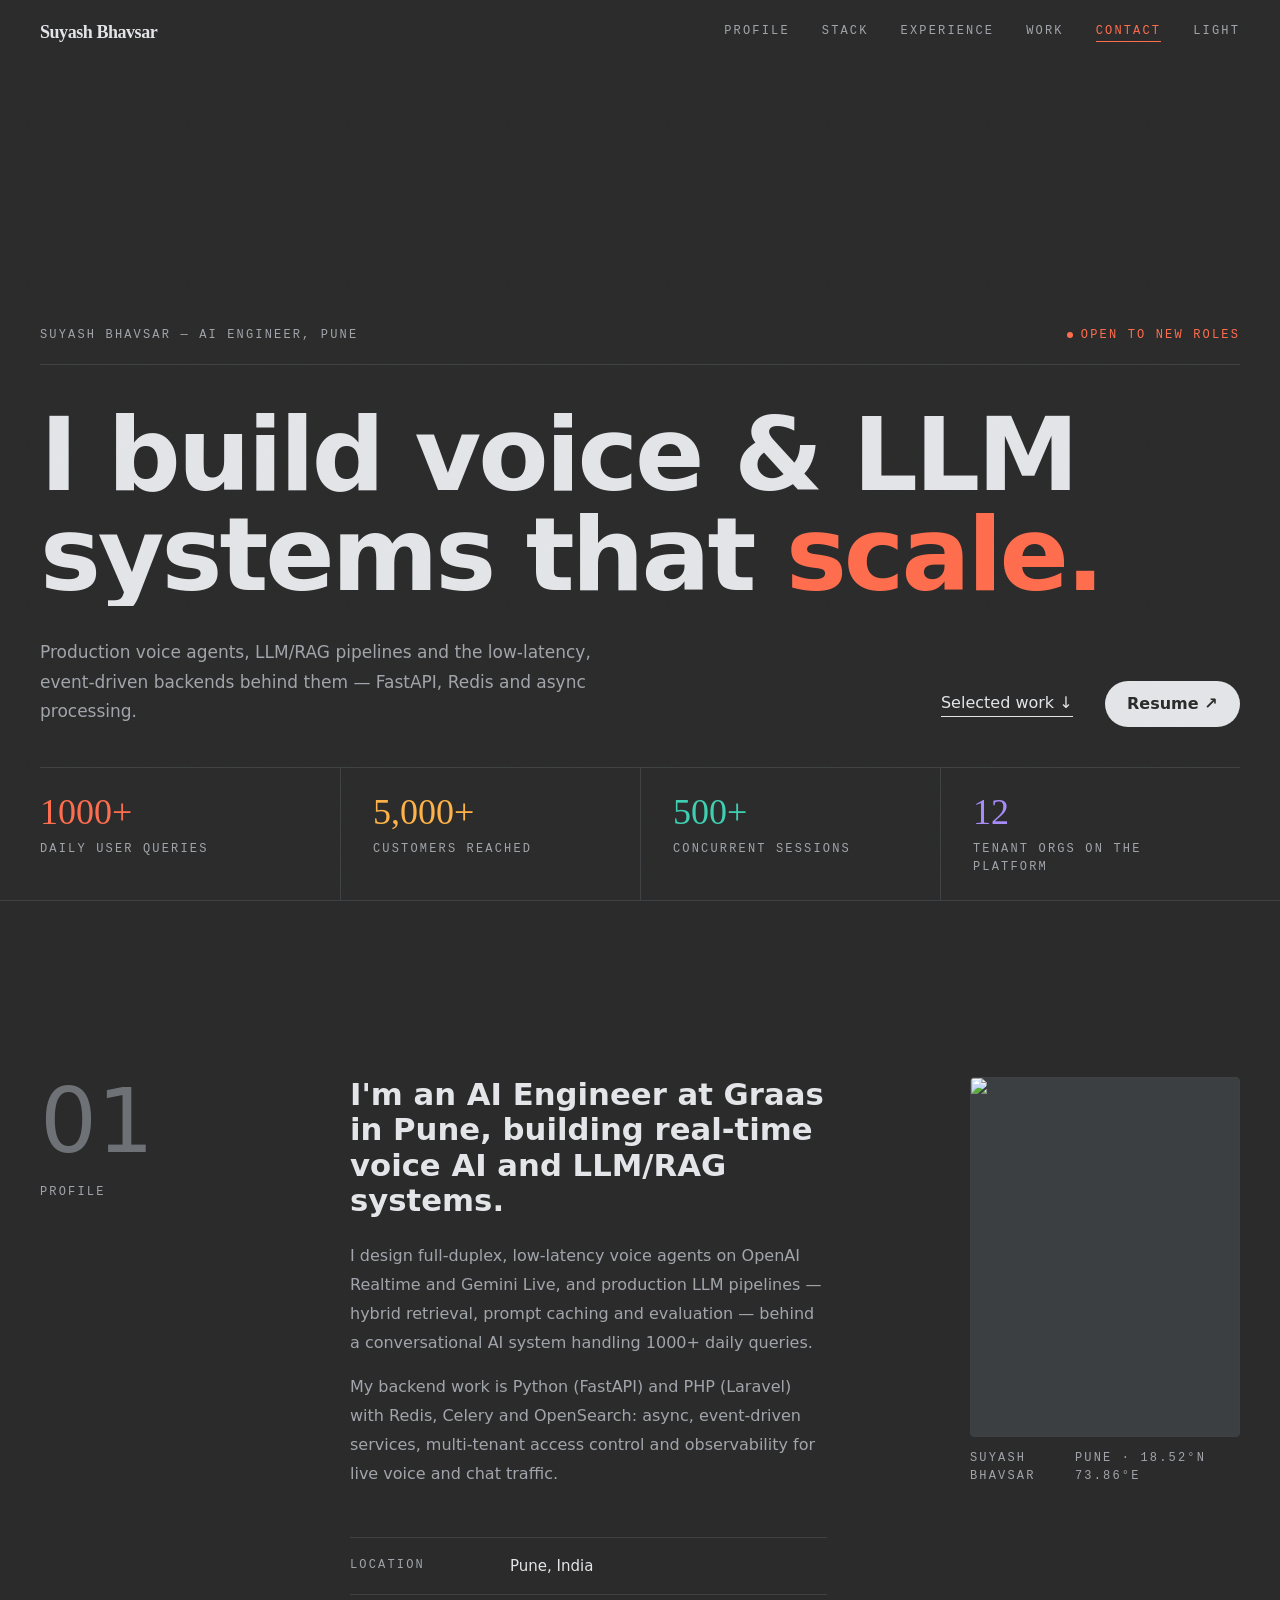
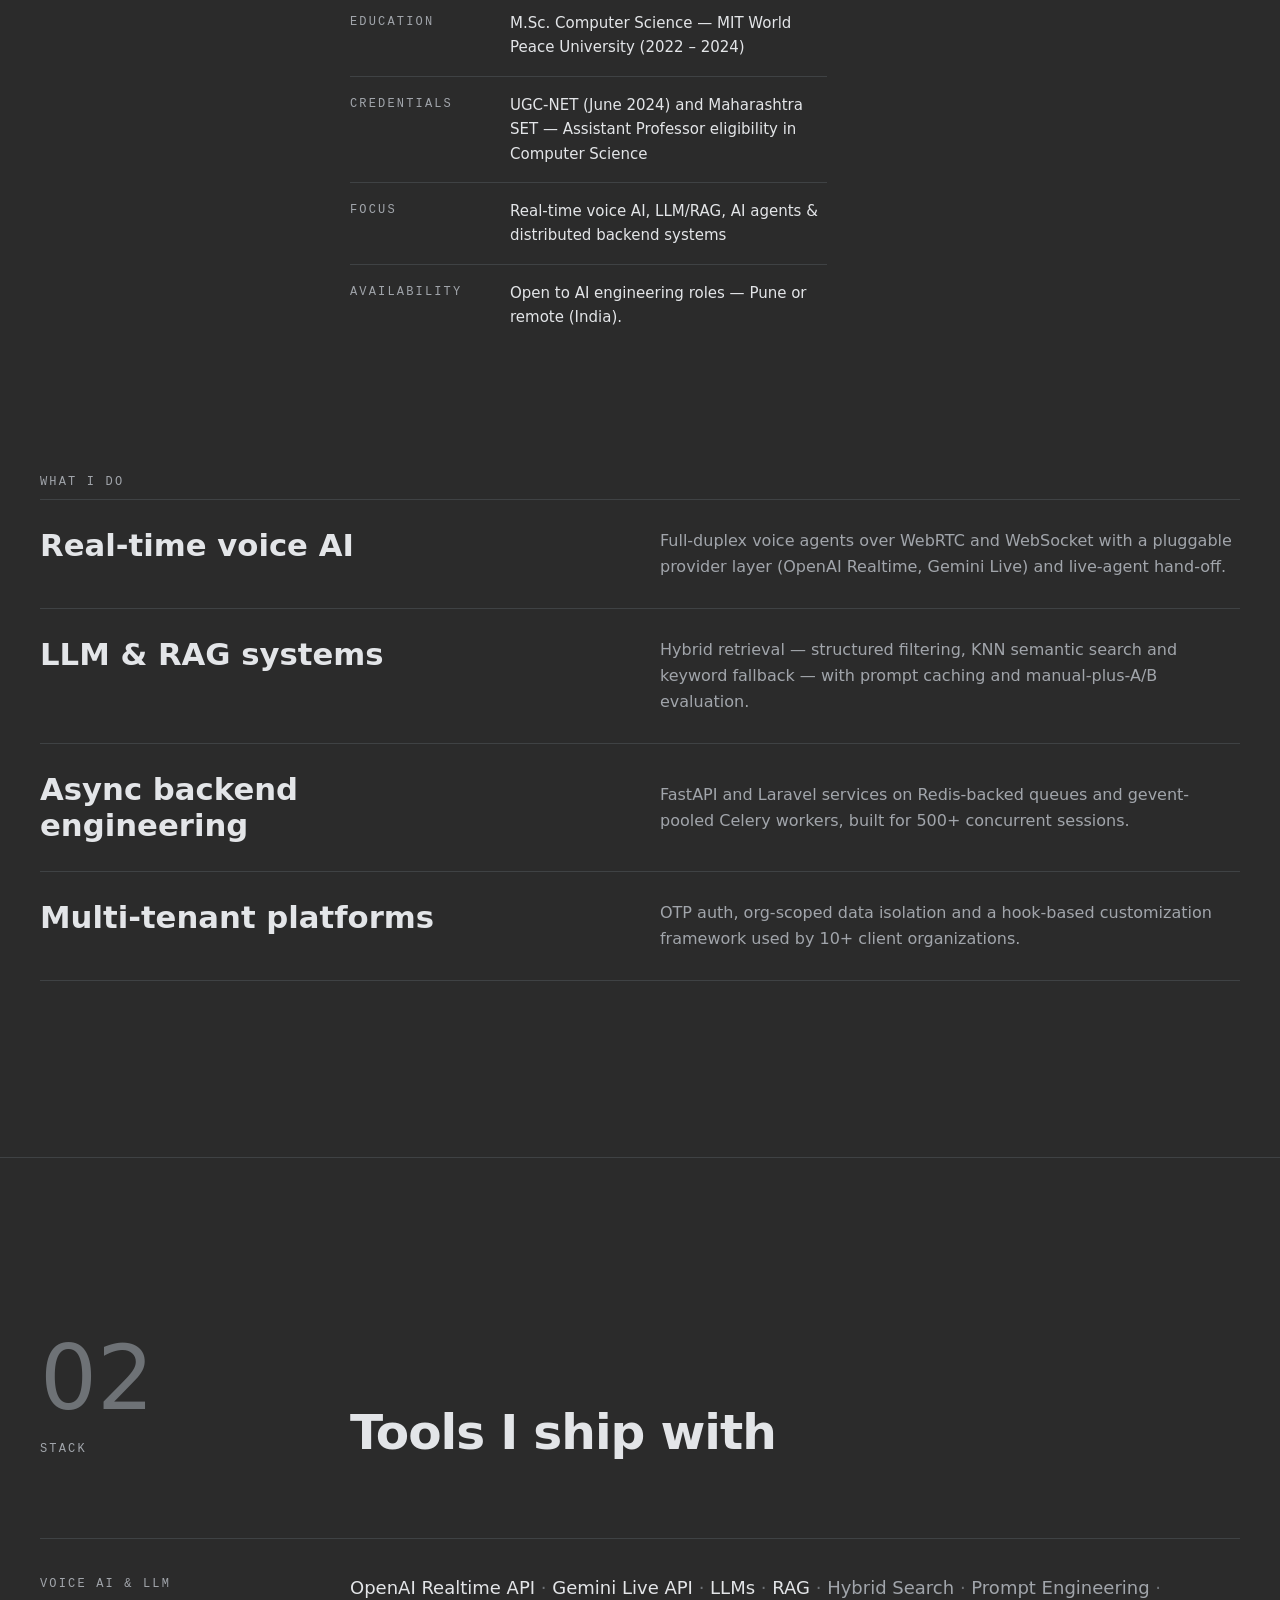
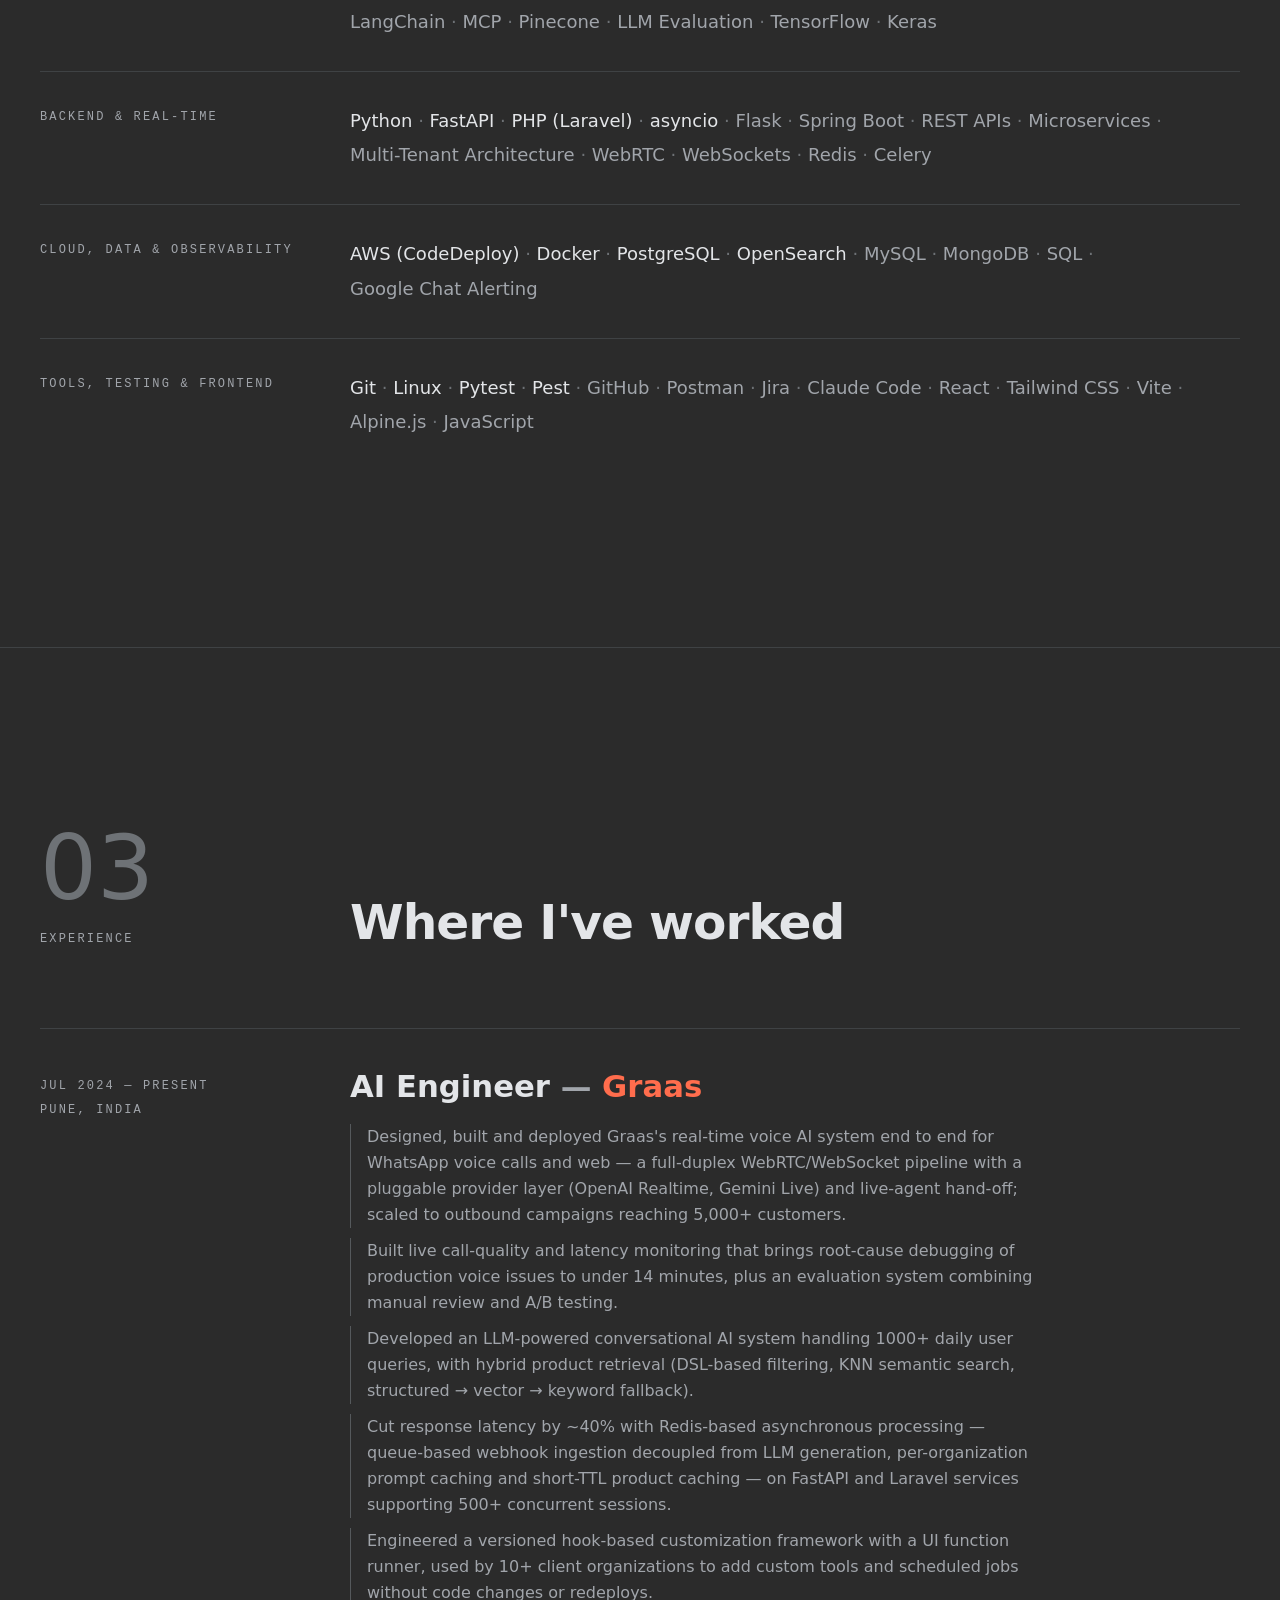
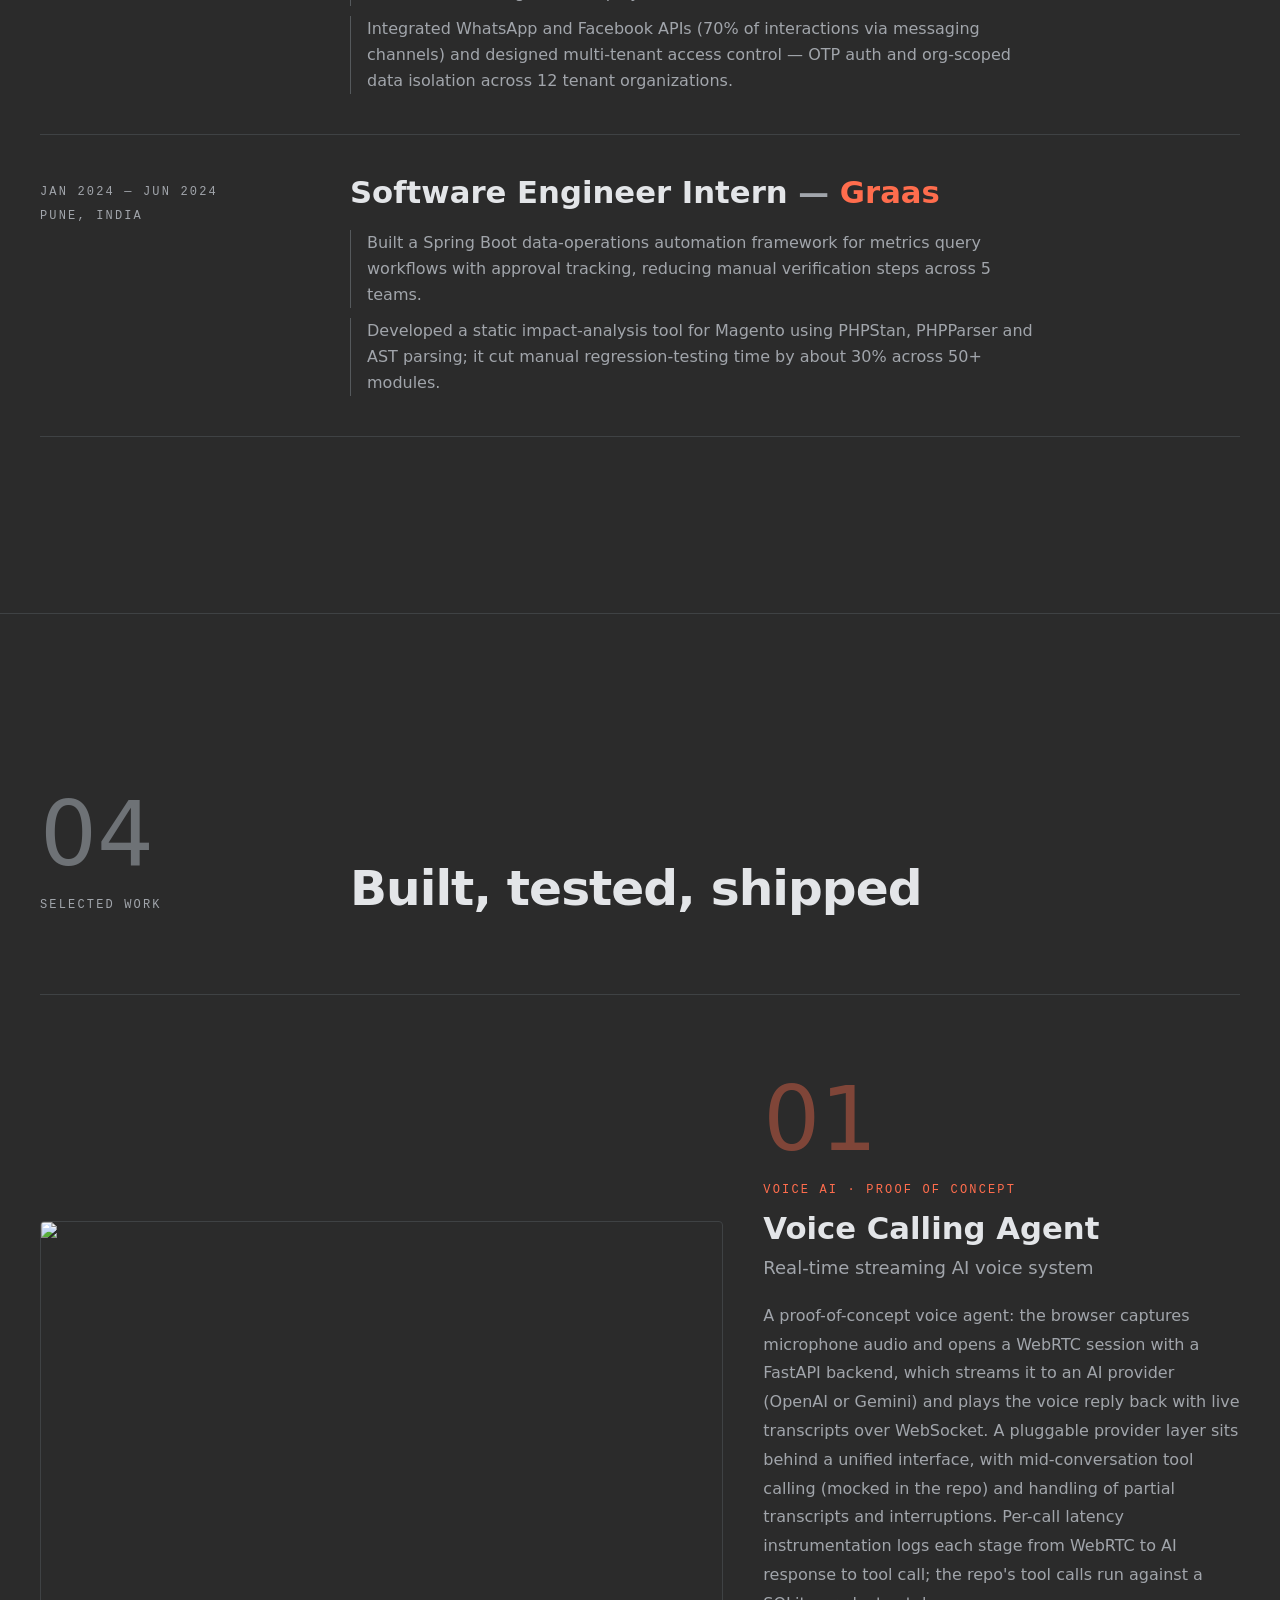
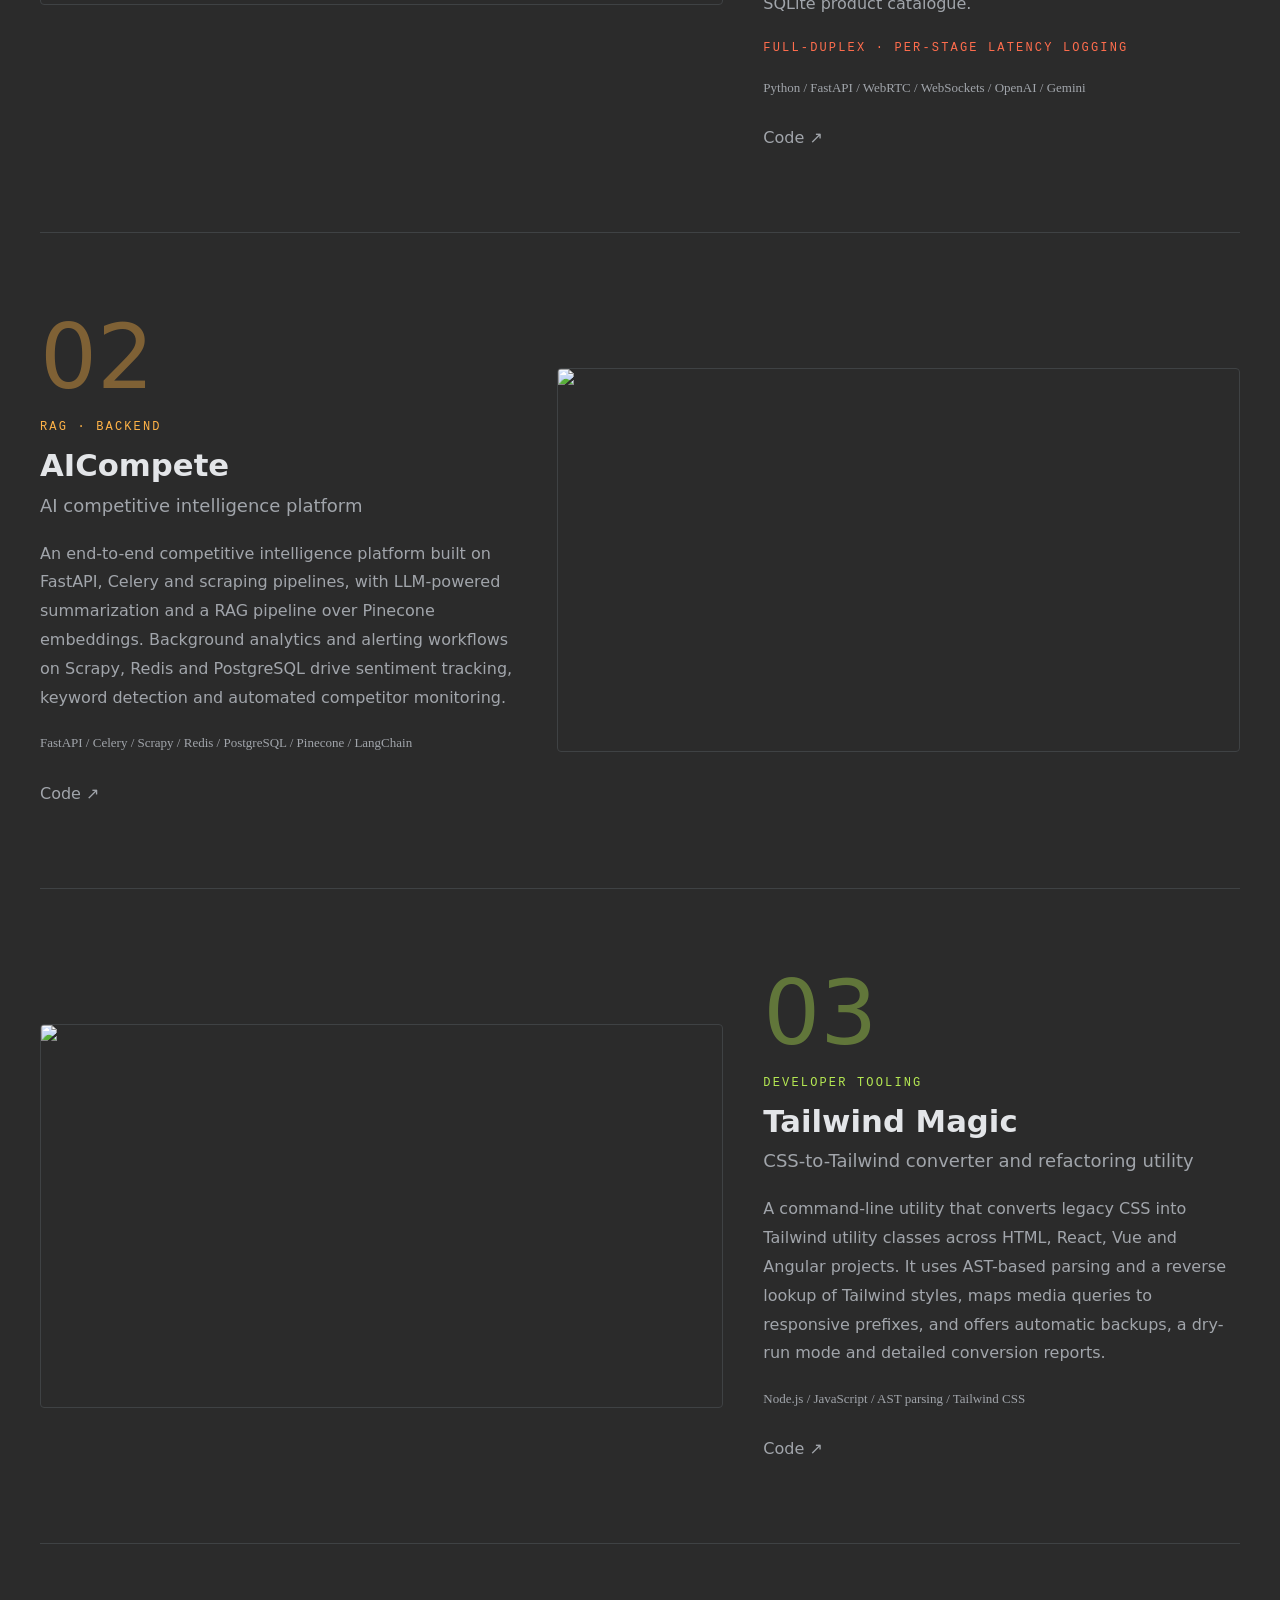
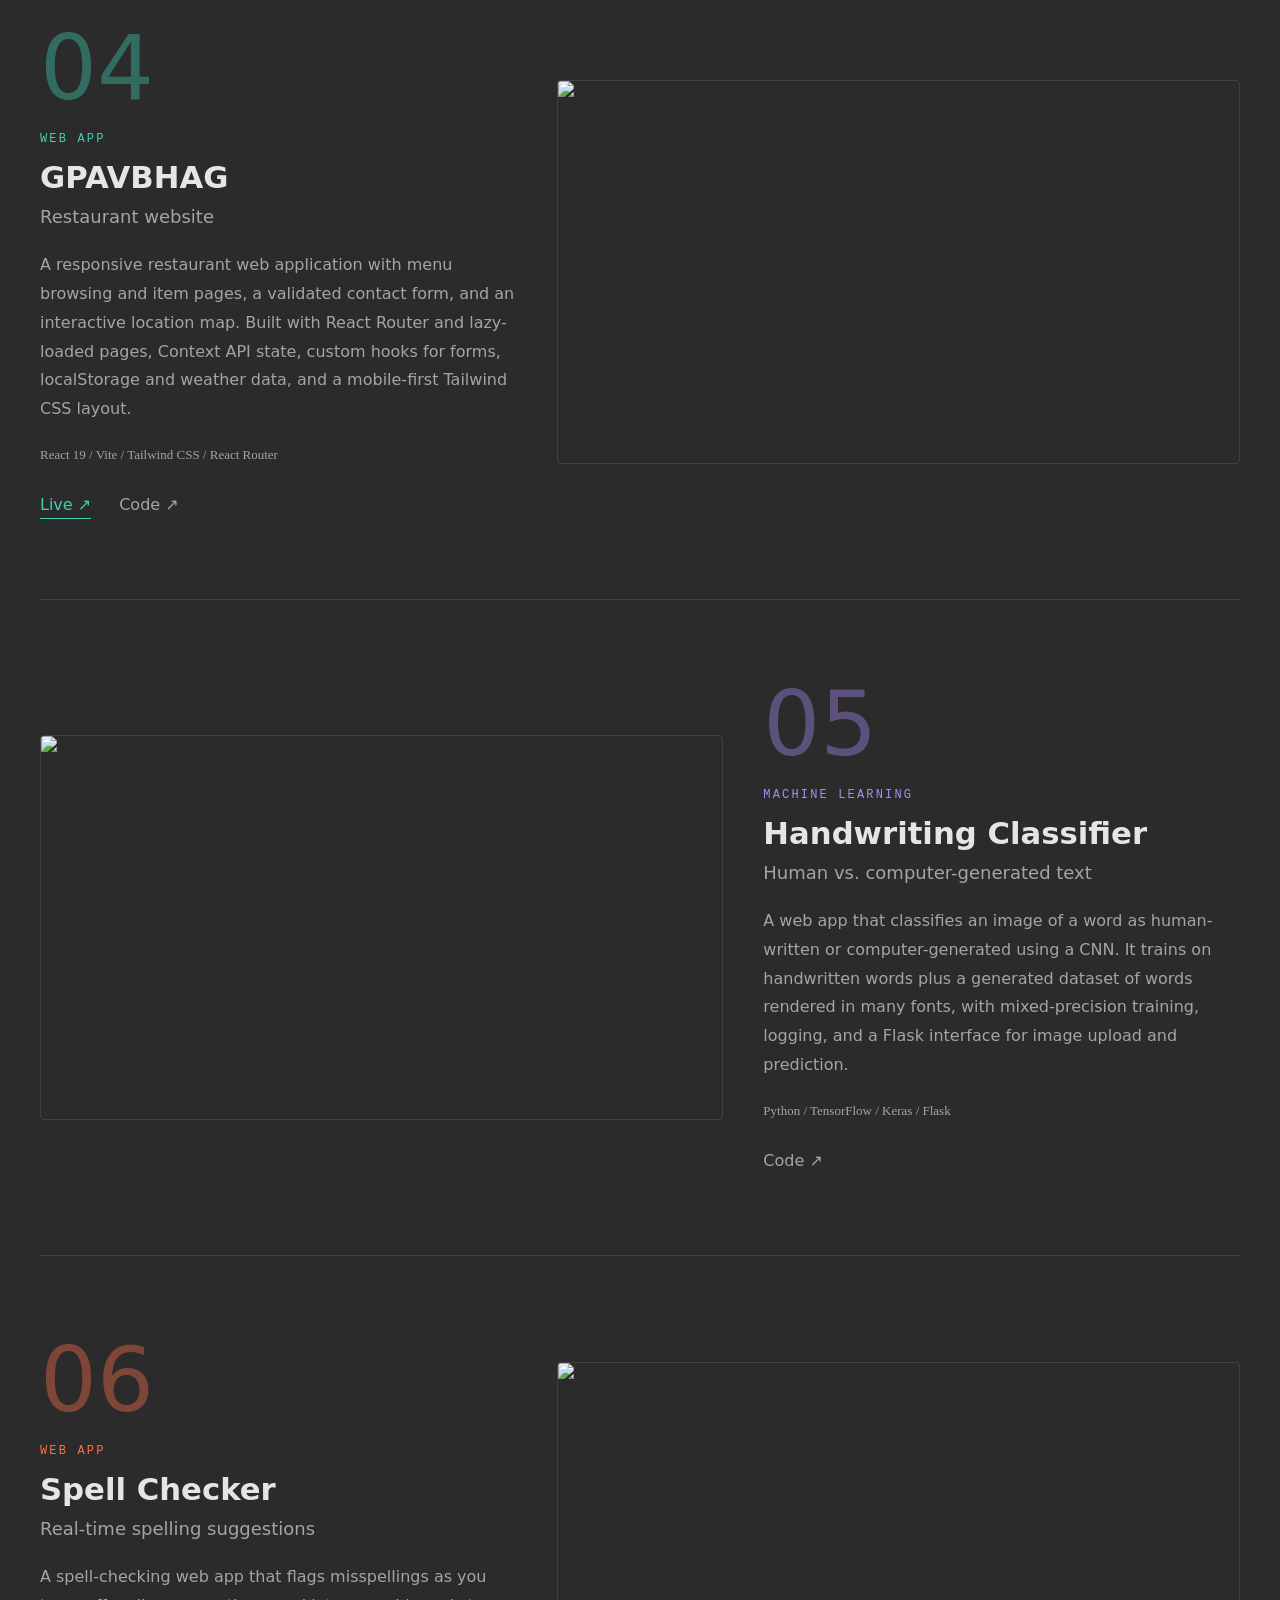
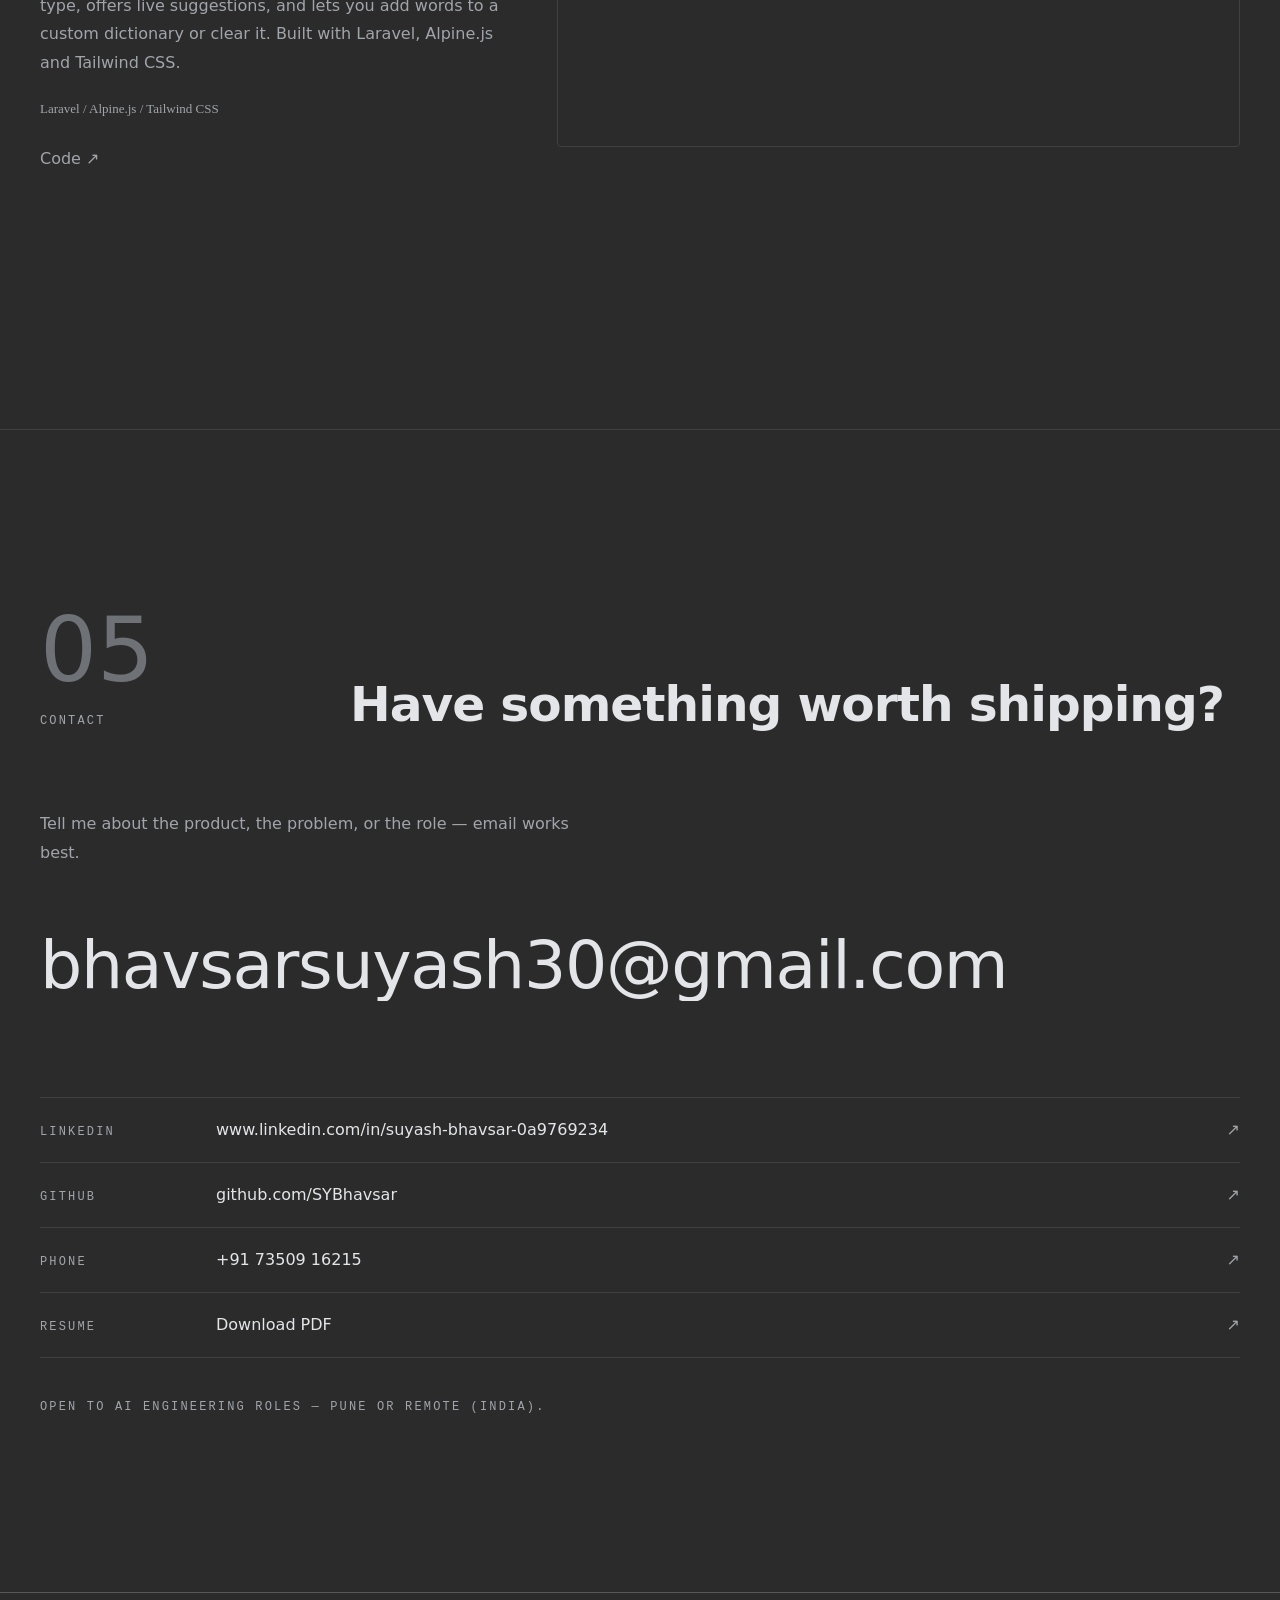
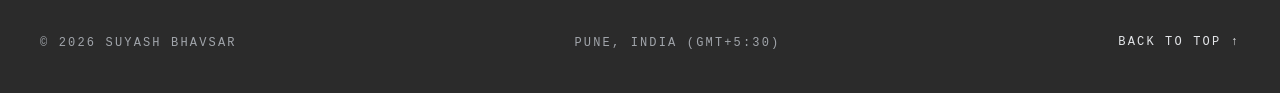
==== index.html @ 9f500bf7 "Add personal portfolio site Static portfolio (HTML/CSS/vanilla JS) with content in src/data/portfoli" ====
<!DOCTYPE html><html lang="en" class="dark" style="color-scheme:dark"><head><meta charset="utf-8"/><meta name="viewport" content="width=device-width, initial-scale=1"/><meta name="theme-color" content="#2b2b2b"/><meta name="color-scheme" content="light dark"/><meta name="description" content="AI Engineer in Pune, India. I build real-time voice AI, LLM and RAG systems, and the low-latency backend services behind them — FastAPI, Redis and async processing."/><meta name="author" content="Suyash Bhavsar"/><meta name="keywords" content="AI Engineer,Voice AI,LLM,RAG,FastAPI,Redis,Backend,Pune"/><meta name="creator" content="Suyash Bhavsar"/><meta name="robots" content="index, follow"/><meta property="og:title" content="Suyash Bhavsar — AI Engineer"/><meta property="og:description" content="AI Engineer in Pune, India. I build real-time voice AI, LLM and RAG systems, and the low-latency backend services behind them — FastAPI, Redis and async processing."/><meta property="og:site_name" content="Suyash Bhavsar"/><meta property="og:type" content="website"/><meta property="og:image" content="/og.png"/><meta name="twitter:image" content="/og.png"/><meta name="twitter:card" content="summary_large_image"/><meta name="twitter:title" content="Suyash Bhavsar — AI Engineer"/><meta name="twitter:description" content="AI Engineer in Pune, India. I build real-time voice AI, LLM and RAG systems, and the low-latency backend services behind them — FastAPI, Redis and async processing."/><link rel="preload" href="/fonts/26d0ba92e140f0dc-s.p.woff2" as="font" crossorigin="" type="font/woff2"/><link rel="preload" href="/fonts/33553e7595b74ccf-s.p.woff2" as="font" crossorigin="" type="font/woff2"/><link rel="preload" href="/fonts/bb3ef058b751a6ad-s.p.woff2" as="font" crossorigin="" type="font/woff2"/><link rel="stylesheet" href="/src/styles.css"/><title>Suyash Bhavsar — AI Engineer</title><link rel="icon" href="/icon.svg" type="image/svg+xml" sizes="any"/><script>(function(){try{var t=localStorage.getItem("sb-theme")||"dark";document.documentElement.classList.remove("light","dark");document.documentElement.classList.add(t);document.documentElement.style.colorScheme=t}catch(e){}})()</script></head><body class="__variable_54b624 __variable_3d9088 __variable_3c557b noise antialiased"><div hidden=""><!--$--><!--/$--></div><header class="fixed inset-x-0 top-0 z-50 transition-colors duration-300 border-b border-transparent bg-transparent"><a href="#main" class="sr-only focus:not-sr-only focus:absolute focus:left-4 focus:top-4 focus:z-50 focus:rounded focus:bg-accent focus:px-3 focus:py-2 focus:text-accent-contrast">Skip to content</a><nav aria-label="Main navigation" class="mx-auto flex h-16 max-w-[80rem] items-center justify-between px-6 sm:px-10"><a href="#main" class="font-display text-lg font-semibold tracking-tight text-ink">Suyash Bhavsar</a><div class="hidden items-center gap-8 md:flex"><a href="#about" class="text-label link-underline transition-colors text-muted hover:text-ink">Profile</a><a href="#skills" class="text-label link-underline transition-colors text-muted hover:text-ink">Stack</a><a href="#experience" class="text-label link-underline transition-colors text-muted hover:text-ink">Experience</a><a href="#projects" class="text-label link-underline transition-colors text-muted hover:text-ink">Work</a><a href="#contact" class="text-label link-underline transition-colors text-muted hover:text-ink">Contact</a><span class="text-label inline-block w-10 text-muted">·</span></div><div class="flex items-center gap-6 md:hidden"><span class="text-label inline-block w-10 text-muted">·</span><button aria-label="Open menu" aria-expanded="false" class="text-label flex h-10 items-center text-ink">Menu</button></div></nav></header><main id="main"><section id="hero" class="relative flex min-h-svh flex-col justify-end pt-24"><div class="mx-auto w-full max-w-[80rem] px-6 sm:px-10"><div class="text-label flex flex-wrap items-center justify-between gap-3 border-b border-line pb-5 text-muted" style="opacity:0;transform:translateY(16px)"><span>Suyash Bhavsar — AI Engineer, Pune</span><span class="flex items-center gap-2 text-accent"><span aria-hidden="true" class="inline-block h-1.5 w-1.5 rounded-full bg-accent"></span>Open to new roles</span></div><h1 class="text-display-xl mt-10 text-ink sm:mt-14"><span class="block"><span class="block overflow-hidden"><span class="block will-change-transform" style="transform:translateY(112%)">I build voice & LLM</span></span><span class="block overflow-hidden"><span class="block will-change-transform" style="transform:translateY(112%)">systems that <em class="not-italic text-accent">scale.</em></span></span></span></h1><div class="mt-10 flex flex-col gap-8 pb-14 sm:mt-12 sm:flex-row sm:items-end sm:justify-between sm:pb-16"><p class="max-w-[52ch] text-[17px] leading-[1.75] text-muted" style="opacity:0;transform:translateY(16px)">Production voice agents, LLM/RAG pipelines and the low-latency, event-driven backends behind them — FastAPI, Redis and async processing.</p><div class="flex shrink-0 items-center gap-8" style="opacity:0;transform:translateY(16px)"><a href="#projects" class="link-underline is-drawn text-ink">Selected work<!-- --> ↓</a><a href="/resume.pdf" download="Suyash_Bhavsar_Resume.pdf" class="btn-resume">Resume<!-- --> ↗</a></div></div><dl class="grid grid-cols-2 border-t border-line sm:grid-cols-4" style="opacity:0;transform:translateY(16px)"><div class="py-6 pr-6 sm:py-8  "><dd class="font-display text-3xl font-light sm:text-4xl" style="color:var(--hue-coral)">1000+</dd><dt class="text-label mt-2 text-muted">Daily user queries</dt></div><div class="py-6 pr-6 sm:py-8 sm:border-l sm:border-line sm:pl-8 border-l border-line pl-6 sm:pl-8"><dd class="font-display text-3xl font-light sm:text-4xl" style="color:var(--hue-amber)">5,000+</dd><dt class="text-label mt-2 text-muted">Customers reached</dt></div><div class="py-6 pr-6 sm:py-8 sm:border-l sm:border-line sm:pl-8 "><dd class="font-display text-3xl font-light sm:text-4xl" style="color:var(--hue-teal)">500+</dd><dt class="text-label mt-2 text-muted">Concurrent sessions</dt></div><div class="py-6 pr-6 sm:py-8 sm:border-l sm:border-line sm:pl-8 border-l border-line pl-6 sm:pl-8"><dd class="font-display text-3xl font-light sm:text-4xl" style="color:var(--hue-violet)">12</dd><dt class="text-label mt-2 text-muted">Tenant orgs on the platform</dt></div></dl></div></section><section id="about" class="border-t border-line"><div class="mx-auto max-w-[80rem] px-6 py-28 sm:px-10 sm:py-36 lg:py-44"><div class="grid gap-12 lg:grid-cols-12 lg:gap-10"><div class="lg:col-span-3" style="opacity:0;transform:translateY(24px)"><div class="flex items-baseline gap-4 lg:sticky lg:top-24 lg:block"><span aria-hidden="true" class="index-numeral block">01</span><span class="text-label mt-2 block text-muted lg:mt-4">Profile</span></div></div><div class="lg:col-span-5"><div style="opacity:0;transform:translateY(24px)"><p class="text-display-sm text-ink">I&#x27;m an AI Engineer at Graas in Pune, building real-time voice AI and LLM/RAG systems.</p></div><div style="opacity:0;transform:translateY(24px)"><p class="mt-6 leading-[1.8] text-muted">I design full-duplex, low-latency voice agents on OpenAI Realtime and Gemini Live, and production LLM pipelines — hybrid retrieval, prompt caching and evaluation — behind a conversational AI system handling 1000+ daily queries.</p><p class="mt-4 leading-[1.8] text-muted">My backend work is Python (FastAPI) and PHP (Laravel) with Redis, Celery and OpenSearch: async, event-driven services, multi-tenant access control and observability for live voice and chat traffic.</p></div><div style="opacity:0;transform:translateY(24px)"><dl class="mt-12"><div class="grid grid-cols-[7rem_1fr] gap-4 border-t border-line py-4 sm:grid-cols-[9rem_1fr]"><dt class="text-label pt-0.5 text-muted">Location</dt><dd class="text-[15px] leading-relaxed text-ink">Pune, India</dd></div><div class="grid grid-cols-[7rem_1fr] gap-4 border-t border-line py-4 sm:grid-cols-[9rem_1fr]"><dt class="text-label pt-0.5 text-muted">Education</dt><dd class="text-[15px] leading-relaxed text-ink">M.Sc. Computer Science — MIT World Peace University (2022 – 2024)</dd></div><div class="grid grid-cols-[7rem_1fr] gap-4 border-t border-line py-4 sm:grid-cols-[9rem_1fr]"><dt class="text-label pt-0.5 text-muted">Credentials</dt><dd class="text-[15px] leading-relaxed text-ink">UGC-NET (June 2024) and Maharashtra SET — Assistant Professor eligibility in Computer Science</dd></div><div class="grid grid-cols-[7rem_1fr] gap-4 border-t border-line py-4 sm:grid-cols-[9rem_1fr]"><dt class="text-label pt-0.5 text-muted">Focus</dt><dd class="text-[15px] leading-relaxed text-ink">Real-time voice AI, LLM/RAG, AI agents &amp; distributed backend systems</dd></div><div class="grid grid-cols-[7rem_1fr] gap-4 border-t border-line py-4 sm:grid-cols-[9rem_1fr]"><dt class="text-label pt-0.5 text-muted">Availability</dt><dd class="text-[15px] leading-relaxed text-ink">Open to AI engineering roles — Pune or remote (India).</dd></div></dl></div></div><div class="lg:col-span-3 lg:col-start-10" style="opacity:0;transform:translateY(24px)"><figure class="w-full"><div class="relative aspect-[3/4] w-full overflow-hidden rounded-sm border border-line bg-surface-2"><img alt="Suyash Bhavsar — portrait" loading="lazy" decoding="async" data-nimg="fill" class="object-cover" style="position:absolute;height:100%;width:100%;left:0;top:0;right:0;bottom:0;color:transparent;object-position:center 15%" src="/suyash.jpg"/></div><figcaption class="text-label mt-3 flex items-center justify-between text-muted"><span>Suyash Bhavsar</span><span>Pune · 18.52°N 73.86°E</span></figcaption></figure></div></div><div class="mt-24 lg:mt-32"><div style="opacity:0;transform:translateY(24px)"><p class="text-label mb-2 text-muted">What I do</p></div><div style="opacity:0;transform:translateY(24px)"><div class="grid gap-2 border-t border-line py-7 lg:grid-cols-12 lg:gap-10"><h3 class="text-display-sm text-ink lg:col-span-5">Real-time voice AI</h3><p class="self-center leading-relaxed text-muted lg:col-span-6 lg:col-start-7">Full-duplex voice agents over WebRTC and WebSocket with a pluggable provider layer (OpenAI Realtime, Gemini Live) and live-agent hand-off.</p></div></div><div style="opacity:0;transform:translateY(24px)"><div class="grid gap-2 border-t border-line py-7 lg:grid-cols-12 lg:gap-10"><h3 class="text-display-sm text-ink lg:col-span-5">LLM &amp; RAG systems</h3><p class="self-center leading-relaxed text-muted lg:col-span-6 lg:col-start-7">Hybrid retrieval — structured filtering, KNN semantic search and keyword fallback — with prompt caching and manual-plus-A/B evaluation.</p></div></div><div style="opacity:0;transform:translateY(24px)"><div class="grid gap-2 border-t border-line py-7 lg:grid-cols-12 lg:gap-10"><h3 class="text-display-sm text-ink lg:col-span-5">Async backend engineering</h3><p class="self-center leading-relaxed text-muted lg:col-span-6 lg:col-start-7">FastAPI and Laravel services on Redis-backed queues and gevent-pooled Celery workers, built for 500+ concurrent sessions.</p></div></div><div style="opacity:0;transform:translateY(24px)"><div class="grid gap-2 border-t border-line py-7 lg:grid-cols-12 lg:gap-10"><h3 class="text-display-sm text-ink lg:col-span-5">Multi-tenant platforms</h3><p class="self-center leading-relaxed text-muted lg:col-span-6 lg:col-start-7">OTP auth, org-scoped data isolation and a hook-based customization framework used by 10+ client organizations.</p></div></div><div class="rule"></div></div></div></section><section id="skills" class="border-t border-line"><div class="mx-auto max-w-[80rem] px-6 py-28 sm:px-10 sm:py-36 lg:py-44"><div class="grid gap-6 lg:grid-cols-12 lg:gap-10" style="opacity:0;transform:translateY(24px)"><div class="flex items-baseline gap-4 lg:col-span-3 lg:block"><span aria-hidden="true" class="index-numeral block">02</span><span class="text-label mt-2 block text-muted lg:mt-4">Stack</span></div><h2 class="text-display-md self-end text-ink lg:col-span-9">Tools I ship with</h2></div><div class="mt-16 lg:mt-20"><div style="opacity:0;transform:translateY(24px)"><div class="grid gap-3 border-t border-line py-8 lg:grid-cols-12 lg:gap-10"><h3 class="text-label pt-1 text-muted lg:col-span-3">Voice AI &amp; LLM</h3><p class="text-lg leading-[1.9] lg:col-span-9"><span><span class="whitespace-nowrap text-ink">OpenAI Realtime API</span><span aria-hidden="true" class="text-line-strong"> · </span></span><span><span class="whitespace-nowrap text-ink">Gemini Live API</span><span aria-hidden="true" class="text-line-strong"> · </span></span><span><span class="whitespace-nowrap text-ink">LLMs</span><span aria-hidden="true" class="text-line-strong"> · </span></span><span><span class="whitespace-nowrap text-ink">RAG</span><span aria-hidden="true" class="text-line-strong"> · </span></span><span><span class="whitespace-nowrap text-muted">Hybrid Search</span><span aria-hidden="true" class="text-line-strong"> · </span></span><span><span class="whitespace-nowrap text-muted">Prompt Engineering</span><span aria-hidden="true" class="text-line-strong"> · </span></span><span><span class="whitespace-nowrap text-muted">LangChain</span><span aria-hidden="true" class="text-line-strong"> · </span></span><span><span class="whitespace-nowrap text-muted">MCP</span><span aria-hidden="true" class="text-line-strong"> · </span></span><span><span class="whitespace-nowrap text-muted">Pinecone</span><span aria-hidden="true" class="text-line-strong"> · </span></span><span><span class="whitespace-nowrap text-muted">LLM Evaluation</span><span aria-hidden="true" class="text-line-strong"> · </span></span><span><span class="whitespace-nowrap text-muted">TensorFlow</span><span aria-hidden="true" class="text-line-strong"> · </span></span><span><span class="whitespace-nowrap text-muted">Keras</span></span></p></div></div><div style="opacity:0;transform:translateY(24px)"><div class="grid gap-3 border-t border-line py-8 lg:grid-cols-12 lg:gap-10"><h3 class="text-label pt-1 text-muted lg:col-span-3">Backend &amp; Real-Time</h3><p class="text-lg leading-[1.9] lg:col-span-9"><span><span class="whitespace-nowrap text-ink">Python</span><span aria-hidden="true" class="text-line-strong"> · </span></span><span><span class="whitespace-nowrap text-ink">FastAPI</span><span aria-hidden="true" class="text-line-strong"> · </span></span><span><span class="whitespace-nowrap text-ink">PHP (Laravel)</span><span aria-hidden="true" class="text-line-strong"> · </span></span><span><span class="whitespace-nowrap text-ink">asyncio</span><span aria-hidden="true" class="text-line-strong"> · </span></span><span><span class="whitespace-nowrap text-muted">Flask</span><span aria-hidden="true" class="text-line-strong"> · </span></span><span><span class="whitespace-nowrap text-muted">Spring Boot</span><span aria-hidden="true" class="text-line-strong"> · </span></span><span><span class="whitespace-nowrap text-muted">REST APIs</span><span aria-hidden="true" class="text-line-strong"> · </span></span><span><span class="whitespace-nowrap text-muted">Microservices</span><span aria-hidden="true" class="text-line-strong"> · </span></span><span><span class="whitespace-nowrap text-muted">Multi-Tenant Architecture</span><span aria-hidden="true" class="text-line-strong"> · </span></span><span><span class="whitespace-nowrap text-muted">WebRTC</span><span aria-hidden="true" class="text-line-strong"> · </span></span><span><span class="whitespace-nowrap text-muted">WebSockets</span><span aria-hidden="true" class="text-line-strong"> · </span></span><span><span class="whitespace-nowrap text-muted">Redis</span><span aria-hidden="true" class="text-line-strong"> · </span></span><span><span class="whitespace-nowrap text-muted">Celery</span></span></p></div></div><div style="opacity:0;transform:translateY(24px)"><div class="grid gap-3 border-t border-line py-8 lg:grid-cols-12 lg:gap-10"><h3 class="text-label pt-1 text-muted lg:col-span-3">Cloud, Data &amp; Observability</h3><p class="text-lg leading-[1.9] lg:col-span-9"><span><span class="whitespace-nowrap text-ink">AWS (CodeDeploy)</span><span aria-hidden="true" class="text-line-strong"> · </span></span><span><span class="whitespace-nowrap text-ink">Docker</span><span aria-hidden="true" class="text-line-strong"> · </span></span><span><span class="whitespace-nowrap text-ink">PostgreSQL</span><span aria-hidden="true" class="text-line-strong"> · </span></span><span><span class="whitespace-nowrap text-ink">OpenSearch</span><span aria-hidden="true" class="text-line-strong"> · </span></span><span><span class="whitespace-nowrap text-muted">MySQL</span><span aria-hidden="true" class="text-line-strong"> · </span></span><span><span class="whitespace-nowrap text-muted">MongoDB</span><span aria-hidden="true" class="text-line-strong"> · </span></span><span><span class="whitespace-nowrap text-muted">SQL</span><span aria-hidden="true" class="text-line-strong"> · </span></span><span><span class="whitespace-nowrap text-muted">Google Chat Alerting</span></span></p></div></div><div style="opacity:0;transform:translateY(24px)"><div class="grid gap-3 border-t border-line py-8 lg:grid-cols-12 lg:gap-10"><h3 class="text-label pt-1 text-muted lg:col-span-3">Tools, Testing &amp; Frontend</h3><p class="text-lg leading-[1.9] lg:col-span-9"><span><span class="whitespace-nowrap text-ink">Git</span><span aria-hidden="true" class="text-line-strong"> · </span></span><span><span class="whitespace-nowrap text-ink">Linux</span><span aria-hidden="true" class="text-line-strong"> · </span></span><span><span class="whitespace-nowrap text-ink">Pytest</span><span aria-hidden="true" class="text-line-strong"> · </span></span><span><span class="whitespace-nowrap text-ink">Pest</span><span aria-hidden="true" class="text-line-strong"> · </span></span><span><span class="whitespace-nowrap text-muted">GitHub</span><span aria-hidden="true" class="text-line-strong"> · </span></span><span><span class="whitespace-nowrap text-muted">Postman</span><span aria-hidden="true" class="text-line-strong"> · </span></span><span><span class="whitespace-nowrap text-muted">Jira</span><span aria-hidden="true" class="text-line-strong"> · </span></span><span><span class="whitespace-nowrap text-muted">Claude Code</span><span aria-hidden="true" class="text-line-strong"> · </span></span><span><span class="whitespace-nowrap text-muted">React</span><span aria-hidden="true" class="text-line-strong"> · </span></span><span><span class="whitespace-nowrap text-muted">Tailwind CSS</span><span aria-hidden="true" class="text-line-strong"> · </span></span><span><span class="whitespace-nowrap text-muted">Vite</span><span aria-hidden="true" class="text-line-strong"> · </span></span><span><span class="whitespace-nowrap text-muted">Alpine.js</span><span aria-hidden="true" class="text-line-strong"> · </span></span><span><span class="whitespace-nowrap text-muted">JavaScript</span></span></p></div></div></div></div></section><section id="experience" class="border-t border-line"><div class="mx-auto max-w-[80rem] px-6 py-28 sm:px-10 sm:py-36 lg:py-44"><div class="grid gap-6 lg:grid-cols-12 lg:gap-10" style="opacity:0;transform:translateY(24px)"><div class="flex items-baseline gap-4 lg:col-span-3 lg:block"><span aria-hidden="true" class="index-numeral block">03</span><span class="text-label mt-2 block text-muted lg:mt-4">Experience</span></div><h2 class="text-display-md self-end text-ink lg:col-span-9">Where I&#x27;ve worked</h2></div><ol class="mt-16 lg:mt-20"><li><div style="opacity:0;transform:translateY(24px)"><div class="grid gap-4 border-t border-line py-10 lg:grid-cols-12 lg:gap-10"><div class="text-label space-y-1.5 text-muted lg:col-span-3 lg:pt-2"><p>Jul 2024 — Present</p><p>Pune, India</p></div><div class="lg:col-span-9"><h3 class="text-display-sm text-ink">AI Engineer<span class="text-muted"> — </span><span class="text-accent">Graas</span></h3><ul class="mt-5 max-w-[68ch] space-y-2.5"><li class="border-l border-line-strong pl-4 leading-relaxed text-muted">Designed, built and deployed Graas&#x27;s real-time voice AI system end to end for WhatsApp voice calls and web — a full-duplex WebRTC/WebSocket pipeline with a pluggable provider layer (OpenAI Realtime, Gemini Live) and live-agent hand-off; scaled to outbound campaigns reaching 5,000+ customers.</li><li class="border-l border-line-strong pl-4 leading-relaxed text-muted">Built live call-quality and latency monitoring that brings root-cause debugging of production voice issues to under 14 minutes, plus an evaluation system combining manual review and A/B testing.</li><li class="border-l border-line-strong pl-4 leading-relaxed text-muted">Developed an LLM-powered conversational AI system handling 1000+ daily user queries, with hybrid product retrieval (DSL-based filtering, KNN semantic search, structured → vector → keyword fallback).</li><li class="border-l border-line-strong pl-4 leading-relaxed text-muted">Cut response latency by ~40% with Redis-based asynchronous processing — queue-based webhook ingestion decoupled from LLM generation, per-organization prompt caching and short-TTL product caching — on FastAPI and Laravel services supporting 500+ concurrent sessions.</li><li class="border-l border-line-strong pl-4 leading-relaxed text-muted">Engineered a versioned hook-based customization framework with a UI function runner, used by 10+ client organizations to add custom tools and scheduled jobs without code changes or redeploys.</li><li class="border-l border-line-strong pl-4 leading-relaxed text-muted">Integrated WhatsApp and Facebook APIs (70% of interactions via messaging channels) and designed multi-tenant access control — OTP auth and org-scoped data isolation across 12 tenant organizations.</li></ul></div></div></div></li><li><div style="opacity:0;transform:translateY(24px)"><div class="grid gap-4 border-t border-line py-10 lg:grid-cols-12 lg:gap-10"><div class="text-label space-y-1.5 text-muted lg:col-span-3 lg:pt-2"><p>Jan 2024 — Jun 2024</p><p>Pune, India</p></div><div class="lg:col-span-9"><h3 class="text-display-sm text-ink">Software Engineer Intern<span class="text-muted"> — </span><span class="text-accent">Graas</span></h3><ul class="mt-5 max-w-[68ch] space-y-2.5"><li class="border-l border-line-strong pl-4 leading-relaxed text-muted">Built a Spring Boot data-operations automation framework for metrics query workflows with approval tracking, reducing manual verification steps across 5 teams.</li><li class="border-l border-line-strong pl-4 leading-relaxed text-muted">Developed a static impact-analysis tool for Magento using PHPStan, PHPParser and AST parsing; it cut manual regression-testing time by about 30% across 50+ modules.</li></ul></div></div></div></li></ol><div class="rule"></div></div></section><section id="projects" class="border-t border-line"><div class="mx-auto max-w-[80rem] px-6 py-28 sm:px-10 sm:py-36 lg:py-44"><div class="grid gap-6 lg:grid-cols-12 lg:gap-10" style="opacity:0;transform:translateY(24px)"><div class="flex items-baseline gap-4 lg:col-span-3 lg:block"><span aria-hidden="true" class="index-numeral block">04</span><span class="text-label mt-2 block text-muted lg:mt-4">Selected work</span></div><h2 class="text-display-md self-end text-ink lg:col-span-9">Built, tested, shipped</h2></div><div class="mt-16 lg:mt-20"><article class="border-t border-line py-14 lg:py-20" style="--row-accent:var(--hue-coral)"><div class="grid gap-10 lg:grid-cols-12 lg:items-center"><div class="lg:col-span-7 " style="opacity:0;transform:translateY(24px)"><img alt="Voice Calling Agent preview" loading="lazy" width="1600" height="900" decoding="async" class="aspect-video w-full rounded-sm border border-line object-cover object-top" style="color:transparent" src="/projects/placeholder.png"/></div><div class="lg:col-span-5 "><div style="opacity:0;transform:translateY(24px)"><span aria-hidden="true" class="index-numeral block" style="color:color-mix(in srgb, var(--row-accent) 40%, transparent)">01</span><p class="text-label mt-4" style="color:var(--row-accent)">Voice AI · Proof of concept</p><h3 class="text-display-sm mt-3 text-ink">Voice Calling Agent</h3><p class="mt-2 text-lg text-muted">Real-time streaming AI voice system</p><p class="mt-5 leading-[1.8] text-muted">A proof-of-concept voice agent: the browser captures microphone audio and opens a WebRTC session with a FastAPI backend, which streams it to an AI provider (OpenAI or Gemini) and plays the voice reply back with live transcripts over WebSocket. A pluggable provider layer sits behind a unified interface, with mid-conversation tool calling (mocked in the repo) and handling of partial transcripts and interruptions. Per-call latency instrumentation logs each stage from WebRTC to AI response to tool call; the repo&#x27;s tool calls run against a SQLite product catalogue.</p><p class="text-label mt-5" style="color:var(--row-accent)">Full-duplex · per-stage latency logging</p><p class="mt-5 font-mono text-[13px] leading-relaxed text-muted">Python / FastAPI / WebRTC / WebSockets / OpenAI / Gemini</p><div class="mt-7 flex items-center gap-7"><a href="https://github.com/SYBhavsar/VoiceCallingAgent" target="_blank" rel="noopener noreferrer" class="link-underline text-muted hover:text-ink">Code ↗</a></div></div></div></div></article><article class="border-t border-line py-14 lg:py-20" style="--row-accent:var(--hue-amber)"><div class="grid gap-10 lg:grid-cols-12 lg:items-center"><div class="lg:col-span-7 lg:order-2 lg:col-start-6" style="opacity:0;transform:translateY(24px)"><img alt="AICompete preview" loading="lazy" width="1600" height="900" decoding="async" class="aspect-video w-full rounded-sm border border-line object-cover object-top" style="color:transparent" src="/projects/placeholder.png"/></div><div class="lg:col-span-5 lg:order-1 lg:col-start-1"><div style="opacity:0;transform:translateY(24px)"><span aria-hidden="true" class="index-numeral block" style="color:color-mix(in srgb, var(--row-accent) 40%, transparent)">02</span><p class="text-label mt-4" style="color:var(--row-accent)">RAG · Backend</p><h3 class="text-display-sm mt-3 text-ink">AICompete</h3><p class="mt-2 text-lg text-muted">AI competitive intelligence platform</p><p class="mt-5 leading-[1.8] text-muted">An end-to-end competitive intelligence platform built on FastAPI, Celery and scraping pipelines, with LLM-powered summarization and a RAG pipeline over Pinecone embeddings. Background analytics and alerting workflows on Scrapy, Redis and PostgreSQL drive sentiment tracking, keyword detection and automated competitor monitoring.</p><p class="mt-5 font-mono text-[13px] leading-relaxed text-muted">FastAPI / Celery / Scrapy / Redis / PostgreSQL / Pinecone / LangChain</p><div class="mt-7 flex items-center gap-7"><a href="https://github.com/SYBhavsar/CompeteAI" target="_blank" rel="noopener noreferrer" class="link-underline text-muted hover:text-ink">Code ↗</a></div></div></div></div></article><article class="border-t border-line py-14 lg:py-20" style="--row-accent:var(--hue-lime)"><div class="grid gap-10 lg:grid-cols-12 lg:items-center"><div class="lg:col-span-7 " style="opacity:0;transform:translateY(24px)"><img alt="Tailwind Magic preview" loading="lazy" width="1600" height="900" decoding="async" class="aspect-video w-full rounded-sm border border-line object-cover object-top" style="color:transparent" src="/projects/placeholder.png"/></div><div class="lg:col-span-5 "><div style="opacity:0;transform:translateY(24px)"><span aria-hidden="true" class="index-numeral block" style="color:color-mix(in srgb, var(--row-accent) 40%, transparent)">03</span><p class="text-label mt-4" style="color:var(--row-accent)">Developer Tooling</p><h3 class="text-display-sm mt-3 text-ink">Tailwind Magic</h3><p class="mt-2 text-lg text-muted">CSS-to-Tailwind converter and refactoring utility</p><p class="mt-5 leading-[1.8] text-muted">A command-line utility that converts legacy CSS into Tailwind utility classes across HTML, React, Vue and Angular projects. It uses AST-based parsing and a reverse lookup of Tailwind styles, maps media queries to responsive prefixes, and offers automatic backups, a dry-run mode and detailed conversion reports.</p><p class="mt-5 font-mono text-[13px] leading-relaxed text-muted">Node.js / JavaScript / AST parsing / Tailwind CSS</p><div class="mt-7 flex items-center gap-7"><a href="https://github.com/SYBhavsar/Tailwind-Magic" target="_blank" rel="noopener noreferrer" class="link-underline text-muted hover:text-ink">Code ↗</a></div></div></div></div></article><article class="border-t border-line py-14 lg:py-20" style="--row-accent:var(--hue-teal)"><div class="grid gap-10 lg:grid-cols-12 lg:items-center"><div class="lg:col-span-7 lg:order-2 lg:col-start-6" style="opacity:0;transform:translateY(24px)"><img alt="GPAVBHAG preview" loading="lazy" width="1600" height="900" decoding="async" class="aspect-video w-full rounded-sm border border-line object-cover object-top" style="color:transparent" src="/projects/placeholder.png"/></div><div class="lg:col-span-5 lg:order-1 lg:col-start-1"><div style="opacity:0;transform:translateY(24px)"><span aria-hidden="true" class="index-numeral block" style="color:color-mix(in srgb, var(--row-accent) 40%, transparent)">04</span><p class="text-label mt-4" style="color:var(--row-accent)">Web App</p><h3 class="text-display-sm mt-3 text-ink">GPAVBHAG</h3><p class="mt-2 text-lg text-muted">Restaurant website</p><p class="mt-5 leading-[1.8] text-muted">A responsive restaurant web application with menu browsing and item pages, a validated contact form, and an interactive location map. Built with React Router and lazy-loaded pages, Context API state, custom hooks for forms, localStorage and weather data, and a mobile-first Tailwind CSS layout.</p><p class="mt-5 font-mono text-[13px] leading-relaxed text-muted">React 19 / Vite / Tailwind CSS / React Router</p><div class="mt-7 flex items-center gap-7"><a href="https://gpavbhag.vercel.app" target="_blank" rel="noopener noreferrer" class="link-underline is-drawn" style="color:var(--row-accent)">Live ↗</a><a href="https://github.com/SYBhavsar/GpavbhaG" target="_blank" rel="noopener noreferrer" class="link-underline text-muted hover:text-ink">Code ↗</a></div></div></div></div></article><article class="border-t border-line py-14 lg:py-20" style="--row-accent:var(--hue-violet)"><div class="grid gap-10 lg:grid-cols-12 lg:items-center"><div class="lg:col-span-7 " style="opacity:0;transform:translateY(24px)"><img alt="Handwriting Classifier preview" loading="lazy" width="1600" height="900" decoding="async" class="aspect-video w-full rounded-sm border border-line object-cover object-top" style="color:transparent" src="/projects/placeholder.png"/></div><div class="lg:col-span-5 "><div style="opacity:0;transform:translateY(24px)"><span aria-hidden="true" class="index-numeral block" style="color:color-mix(in srgb, var(--row-accent) 40%, transparent)">05</span><p class="text-label mt-4" style="color:var(--row-accent)">Machine Learning</p><h3 class="text-display-sm mt-3 text-ink">Handwriting Classifier</h3><p class="mt-2 text-lg text-muted">Human vs. computer-generated text</p><p class="mt-5 leading-[1.8] text-muted">A web app that classifies an image of a word as human-written or computer-generated using a CNN. It trains on handwritten words plus a generated dataset of words rendered in many fonts, with mixed-precision training, logging, and a Flask interface for image upload and prediction.</p><p class="mt-5 font-mono text-[13px] leading-relaxed text-muted">Python / TensorFlow / Keras / Flask</p><div class="mt-7 flex items-center gap-7"><a href="https://github.com/SYBhavsar/Writing-classifier" target="_blank" rel="noopener noreferrer" class="link-underline text-muted hover:text-ink">Code ↗</a></div></div></div></div></article><article class="border-t border-line py-14 lg:py-20" style="--row-accent:var(--hue-coral)"><div class="grid gap-10 lg:grid-cols-12 lg:items-center"><div class="lg:col-span-7 lg:order-2 lg:col-start-6" style="opacity:0;transform:translateY(24px)"><img alt="Spell Checker preview" loading="lazy" width="1600" height="900" decoding="async" class="aspect-video w-full rounded-sm border border-line object-cover object-top" style="color:transparent" src="/projects/placeholder.png"/></div><div class="lg:col-span-5 lg:order-1 lg:col-start-1"><div style="opacity:0;transform:translateY(24px)"><span aria-hidden="true" class="index-numeral block" style="color:color-mix(in srgb, var(--row-accent) 40%, transparent)">06</span><p class="text-label mt-4" style="color:var(--row-accent)">Web App</p><h3 class="text-display-sm mt-3 text-ink">Spell Checker</h3><p class="mt-2 text-lg text-muted">Real-time spelling suggestions</p><p class="mt-5 leading-[1.8] text-muted">A spell-checking web app that flags misspellings as you type, offers live suggestions, and lets you add words to a custom dictionary or clear it. Built with Laravel, Alpine.js and Tailwind CSS.</p><p class="mt-5 font-mono text-[13px] leading-relaxed text-muted">Laravel / Alpine.js / Tailwind CSS</p><div class="mt-7 flex items-center gap-7"><a href="https://github.com/SYBhavsar/spellchecker" target="_blank" rel="noopener noreferrer" class="link-underline text-muted hover:text-ink">Code ↗</a></div></div></div></div></article></div></div></section><section id="contact" class="border-t border-line"><div class="mx-auto max-w-[80rem] px-6 py-28 sm:px-10 sm:py-36 lg:py-44"><div class="grid gap-6 lg:grid-cols-12 lg:gap-10" style="opacity:0;transform:translateY(24px)"><div class="flex items-baseline gap-4 lg:col-span-3 lg:block"><span aria-hidden="true" class="index-numeral block">05</span><span class="text-label mt-2 block text-muted lg:mt-4">Contact</span></div><h2 class="text-display-md self-end text-ink lg:col-span-9">Have something worth shipping?</h2></div><div class="mt-14 lg:mt-20"><div style="opacity:0;transform:translateY(24px)"><p class="max-w-[52ch] leading-[1.8] text-muted">Tell me about the product, the problem, or the role — email works best.</p></div><p class="mt-12 lg:mt-16"><span class="block"><span class="block overflow-hidden"><span class="block will-change-transform" style="transform:translateY(112%)"><a href="mailto:bhavsarsuyash30@gmail.com" class="text-display-lg link-underline break-all text-ink transition-colors hover:text-accent">bhavsarsuyash30@gmail.com</a></span></span></span></p><div class="mt-16 lg:mt-24"><div style="opacity:0;transform:translateY(24px)"><a href="https://www.linkedin.com/in/suyash-bhavsar-0a9769234" target="_blank" rel="noopener noreferrer" class="group grid grid-cols-[7rem_1fr_auto] items-baseline gap-4 border-t border-line py-5 transition-colors hover:bg-surface sm:grid-cols-[10rem_1fr_auto]"><span class="text-label text-muted">LinkedIn</span><span class="truncate text-ink transition-colors group-hover:text-accent">www.linkedin.com/in/suyash-bhavsar-0a9769234</span><span aria-hidden="true" class="text-muted transition-colors group-hover:text-accent">↗</span></a></div><div style="opacity:0;transform:translateY(24px)"><a href="https://github.com/SYBhavsar" target="_blank" rel="noopener noreferrer" class="group grid grid-cols-[7rem_1fr_auto] items-baseline gap-4 border-t border-line py-5 transition-colors hover:bg-surface sm:grid-cols-[10rem_1fr_auto]"><span class="text-label text-muted">GitHub</span><span class="truncate text-ink transition-colors group-hover:text-accent">github.com/SYBhavsar</span><span aria-hidden="true" class="text-muted transition-colors group-hover:text-accent">↗</span></a></div><div style="opacity:0;transform:translateY(24px)"><a href="tel:+917350916215" class="group grid grid-cols-[7rem_1fr_auto] items-baseline gap-4 border-t border-line py-5 transition-colors hover:bg-surface sm:grid-cols-[10rem_1fr_auto]"><span class="text-label text-muted">Phone</span><span class="truncate text-ink transition-colors group-hover:text-accent">+91 73509 16215</span><span aria-hidden="true" class="text-muted transition-colors group-hover:text-accent">↗</span></a></div><div style="opacity:0;transform:translateY(24px)"><a href="/resume.pdf" download="Suyash_Bhavsar_Resume.pdf" class="group grid grid-cols-[7rem_1fr_auto] items-baseline gap-4 border-t border-line py-5 transition-colors hover:bg-surface sm:grid-cols-[10rem_1fr_auto]"><span class="text-label text-muted">Resume</span><span class="truncate text-ink transition-colors group-hover:text-accent">Download PDF</span><span aria-hidden="true" class="text-muted transition-colors group-hover:text-accent">↗</span></a></div><div class="rule"></div></div><div style="opacity:0;transform:translateY(24px)"><p class="text-label mt-10 text-muted">Open to AI engineering roles — Pune or remote (India).</p></div></div></div></section></main><footer class="border-t border-line-strong"><div class="text-label mx-auto flex max-w-[80rem] flex-col items-center gap-4 px-6 py-10 text-muted sm:flex-row sm:justify-between sm:px-10"><p>© <!-- -->2026<!-- --> <!-- -->Suyash Bhavsar</p><p>Pune, India (GMT+5:30)</p><a href="#main" class="link-underline text-ink">Back to top ↑</a></div></footer><!--$--><!--/$--><script src="/src/main.js"></script></body></html>
---- src/styles.css ----
@font-face{font-family:Bricolage Grotesque;font-style:normal;font-weight:200 800;font-stretch:100%;font-display:swap;src:url(/fonts/2042050246a708c9-s.woff2) format("woff2");unicode-range:u+0102-0103,u+0110-0111,u+0128-0129,u+0168-0169,u+01a0-01a1,u+01af-01b0,u+0300-0301,u+0303-0304,u+0308-0309,u+0323,u+0329,u+1ea0-1ef9,u+20ab}@font-face{font-family:Bricolage Grotesque;font-style:normal;font-weight:200 800;font-stretch:100%;font-display:swap;src:url(/fonts/0fdd058fab82a774-s.woff2) format("woff2");unicode-range:u+0100-02ba,u+02bd-02c5,u+02c7-02cc,u+02ce-02d7,u+02dd-02ff,u+0304,u+0308,u+0329,u+1d00-1dbf,u+1e00-1e9f,u+1ef2-1eff,u+2020,u+20a0-20ab,u+20ad-20c0,u+2113,u+2c60-2c7f,u+a720-a7ff}@font-face{font-family:Bricolage Grotesque;font-style:normal;font-weight:200 800;font-stretch:100%;font-display:swap;src:url(/fonts/33553e7595b74ccf-s.p.woff2) format("woff2");unicode-range:u+00??,u+0131,u+0152-0153,u+02bb-02bc,u+02c6,u+02da,u+02dc,u+0304,u+0308,u+0329,u+2000-206f,u+20ac,u+2122,u+2191,u+2193,u+2212,u+2215,u+feff,u+fffd}@font-face{font-family:Bricolage Grotesque Fallback;src:local("Arial");ascent-override:88.21%;descent-override:25.61%;line-gap-override:0.00%;size-adjust:105.43%}.__className_54b624{font-family:Bricolage Grotesque,Bricolage Grotesque Fallback;font-style:normal}.__variable_54b624{--font-bricolage:"Bricolage Grotesque","Bricolage Grotesque Fallback"}@font-face{font-family:Instrument Sans;font-style:normal;font-weight:400 700;font-stretch:100%;font-display:swap;src:url(/fonts/adb45196eddef626-s.woff2) format("woff2");unicode-range:u+0100-02ba,u+02bd-02c5,u+02c7-02cc,u+02ce-02d7,u+02dd-02ff,u+0304,u+0308,u+0329,u+1d00-1dbf,u+1e00-1e9f,u+1ef2-1eff,u+2020,u+20a0-20ab,u+20ad-20c0,u+2113,u+2c60-2c7f,u+a720-a7ff}@font-face{font-family:Instrument Sans;font-style:normal;font-weight:400 700;font-stretch:100%;font-display:swap;src:url(/fonts/26d0ba92e140f0dc-s.p.woff2) format("woff2");unicode-range:u+00??,u+0131,u+0152-0153,u+02bb-02bc,u+02c6,u+02da,u+02dc,u+0304,u+0308,u+0329,u+2000-206f,u+20ac,u+2122,u+2191,u+2193,u+2212,u+2215,u+feff,u+fffd}@font-face{font-family:Instrument Sans Fallback;src:local("Arial");ascent-override:94.42%;descent-override:24.33%;line-gap-override:0.00%;size-adjust:102.74%}.__className_3d9088{font-family:Instrument Sans,Instrument Sans Fallback;font-style:normal}.__variable_3d9088{--font-instrument:"Instrument Sans","Instrument Sans Fallback"}@font-face{font-family:JetBrains Mono;font-style:normal;font-weight:100 800;font-display:swap;src:url(/fonts/886030b0b59bc5a7-s.woff2) format("woff2");unicode-range:u+0460-052f,u+1c80-1c8a,u+20b4,u+2de0-2dff,u+a640-a69f,u+fe2e-fe2f}@font-face{font-family:JetBrains Mono;font-style:normal;font-weight:100 800;font-display:swap;src:url(/fonts/0aa834ed78bf6d07-s.woff2) format("woff2");unicode-range:u+0301,u+0400-045f,u+0490-0491,u+04b0-04b1,u+2116}@font-face{font-family:JetBrains Mono;font-style:normal;font-weight:100 800;font-display:swap;src:url(/fonts/67957d42bae0796d-s.woff2) format("woff2");unicode-range:u+0370-0377,u+037a-037f,u+0384-038a,u+038c,u+038e-03a1,u+03a3-03ff}@font-face{font-family:JetBrains Mono;font-style:normal;font-weight:100 800;font-display:swap;src:url(/fonts/f911b923c6adde36-s.woff2) format("woff2");unicode-range:u+0102-0103,u+0110-0111,u+0128-0129,u+0168-0169,u+01a0-01a1,u+01af-01b0,u+0300-0301,u+0303-0304,u+0308-0309,u+0323,u+0329,u+1ea0-1ef9,u+20ab}@font-face{font-family:JetBrains Mono;font-style:normal;font-weight:100 800;font-display:swap;src:url(/fonts/939c4f875ee75fbb-s.woff2) format("woff2");unicode-range:u+0100-02ba,u+02bd-02c5,u+02c7-02cc,u+02ce-02d7,u+02dd-02ff,u+0304,u+0308,u+0329,u+1d00-1dbf,u+1e00-1e9f,u+1ef2-1eff,u+2020,u+20a0-20ab,u+20ad-20c0,u+2113,u+2c60-2c7f,u+a720-a7ff}@font-face{font-family:JetBrains Mono;font-style:normal;font-weight:100 800;font-display:swap;src:url(/fonts/bb3ef058b751a6ad-s.p.woff2) format("woff2");unicode-range:u+00??,u+0131,u+0152-0153,u+02bb-02bc,u+02c6,u+02da,u+02dc,u+0304,u+0308,u+0329,u+2000-206f,u+20ac,u+2122,u+2191,u+2193,u+2212,u+2215,u+feff,u+fffd}@font-face{font-family:JetBrains Mono Fallback;src:local("Arial");ascent-override:75.79%;descent-override:22.29%;line-gap-override:0.00%;size-adjust:134.59%}.__className_3c557b{font-family:JetBrains Mono,JetBrains Mono Fallback;font-style:normal}.__variable_3c557b{--font-jetbrains:"JetBrains Mono","JetBrains Mono Fallback"}

/*! tailwindcss v4.3.2 | MIT License | https://tailwindcss.com */@layer properties{@supports (((-webkit-hyphens:none)) and (not (margin-trim:inline))) or ((-moz-orient:inline) and (not (color:rgb(from red r g b)))){*,::backdrop,:after,:before{--tw-space-y-reverse:0;--tw-border-style:solid;--tw-leading:initial;--tw-font-weight:initial;--tw-tracking:initial;--tw-blur:initial;--tw-brightness:initial;--tw-contrast:initial;--tw-grayscale:initial;--tw-hue-rotate:initial;--tw-invert:initial;--tw-opacity:initial;--tw-saturate:initial;--tw-sepia:initial;--tw-drop-shadow:initial;--tw-drop-shadow-color:initial;--tw-drop-shadow-alpha:100%;--tw-drop-shadow-size:initial;--tw-backdrop-blur:initial;--tw-backdrop-brightness:initial;--tw-backdrop-contrast:initial;--tw-backdrop-grayscale:initial;--tw-backdrop-hue-rotate:initial;--tw-backdrop-invert:initial;--tw-backdrop-opacity:initial;--tw-backdrop-saturate:initial;--tw-backdrop-sepia:initial;--tw-duration:initial;--tw-scale-x:1;--tw-scale-y:1;--tw-scale-z:1}}}@layer theme{:host,:root{--color-black:#000;--spacing:.25rem;--container-5xl:64rem;--text-lg:1.125rem;--text-lg--line-height:calc(1.75 / 1.125);--text-2xl:1.5rem;--text-2xl--line-height:calc(2 / 1.5);--text-3xl:1.875rem;--text-3xl--line-height:calc(2.25 / 1.875);--text-4xl:2.25rem;--text-4xl--line-height:calc(2.5 / 2.25);--font-weight-light:300;--font-weight-semibold:600;--tracking-tight:-.025em;--leading-snug:1.375;--leading-relaxed:1.625;--radius-sm:.25rem;--blur-sm:8px;--blur-md:12px;--aspect-video:16/9;--default-transition-duration:.15s;--default-transition-timing-function:cubic-bezier(.4,0,.2,1);--default-font-family:var(--font-instrument);--default-mono-font-family:var(--font-jetbrains)}}@layer base{*,::backdrop,:after,:before{box-sizing:border-box;border:0 solid;margin:0;padding:0}::file-selector-button{box-sizing:border-box;border:0 solid;margin:0;padding:0}:host,html{-webkit-text-size-adjust:100%;tab-size:4;line-height:1.5;font-family:var(--default-font-family,ui-sans-serif,system-ui,sans-serif,"Apple Color Emoji","Segoe UI Emoji","Segoe UI Symbol","Noto Color Emoji");font-feature-settings:var(--default-font-feature-settings,normal);font-variation-settings:var(--default-font-variation-settings,normal);-webkit-tap-highlight-color:transparent}hr{height:0;color:inherit;border-top-width:1px}abbr:where([title]){-webkit-text-decoration:underline dotted;text-decoration:underline dotted}h1,h2,h3,h4,h5,h6{font-size:inherit;font-weight:inherit}a{color:inherit;-webkit-text-decoration:inherit;text-decoration:inherit}b,strong{font-weight:bolder}code,kbd,pre,samp{font-family:var(--default-mono-font-family,ui-monospace,SFMono-Regular,Menlo,Monaco,Consolas,"Liberation Mono","Courier New",monospace);font-feature-settings:var(--default-mono-font-feature-settings,normal);font-variation-settings:var(--default-mono-font-variation-settings,normal);font-size:1em}small{font-size:80%}sub,sup{vertical-align:baseline;font-size:75%;line-height:0;position:relative}sub{bottom:-.25em}sup{top:-.5em}table{text-indent:0;border-color:inherit;border-collapse:collapse}:-moz-focusring{outline:auto}progress{vertical-align:baseline}summary{display:list-item}menu,ol,ul{list-style:none}audio,canvas,embed,iframe,img,object,svg,video{vertical-align:middle;display:block}img,video{max-width:100%;height:auto}button,input,optgroup,select,textarea{font:inherit;font-feature-settings:inherit;font-variation-settings:inherit;letter-spacing:inherit;color:inherit;opacity:1;background-color:#0000;border-radius:0}::file-selector-button{font:inherit;font-feature-settings:inherit;font-variation-settings:inherit;letter-spacing:inherit;color:inherit;opacity:1;background-color:#0000;border-radius:0}:where(select:is([multiple],[size])) optgroup{font-weight:bolder}:where(select:is([multiple],[size])) optgroup option{padding-inline-start:20px}::file-selector-button{margin-inline-end:4px}::placeholder{opacity:1}@supports (not ((-webkit-appearance:-apple-pay-button))) or (contain-intrinsic-size:1px){::placeholder{color:currentColor}@supports (color:color-mix(in lab,red,red)){::placeholder{color:color-mix(in oklab,currentcolor 50%,transparent)}}}textarea{resize:vertical}::-webkit-search-decoration{-webkit-appearance:none}::-webkit-date-and-time-value{min-height:1lh;text-align:inherit}::-webkit-datetime-edit{display:inline-flex}::-webkit-datetime-edit-fields-wrapper{padding:0}::-webkit-datetime-edit,::-webkit-datetime-edit-year-field{padding-block:0}::-webkit-datetime-edit-day-field,::-webkit-datetime-edit-month-field{padding-block:0}::-webkit-datetime-edit-hour-field,::-webkit-datetime-edit-minute-field{padding-block:0}::-webkit-datetime-edit-millisecond-field,::-webkit-datetime-edit-second-field{padding-block:0}::-webkit-datetime-edit-meridiem-field{padding-block:0}::-webkit-calendar-picker-indicator{line-height:1}:-moz-ui-invalid{box-shadow:none}button,input:where([type=button],[type=reset],[type=submit]){appearance:button}::file-selector-button{appearance:button}::-webkit-inner-spin-button,::-webkit-outer-spin-button{height:auto}[hidden]:where(:not([hidden=until-found])){display:none!important}}@layer components;@layer utilities{.visible{visibility:visible}.sr-only{clip-path:inset(50%);white-space:nowrap;border-width:0;width:1px;height:1px;margin:-1px;padding:0;overflow:hidden}.absolute,.sr-only{position:absolute}.fixed{position:fixed}.relative{position:relative}.inset-0{inset:0}.inset-x-0{inset-inline:0}.-top-11{top:calc(var(--spacing) * -11)}.top-0{top:0}.top-16{top:calc(var(--spacing) * 16)}.right-0{right:0}.bottom-0{bottom:0}.left-0{left:0}.z-40{z-index:40}.z-50{z-index:50}.z-\[100\]{z-index:100}.mx-auto{margin-inline:auto}.mt-2{margin-top:calc(var(--spacing) * 2)}.mt-3{margin-top:calc(var(--spacing) * 3)}.mt-4{margin-top:calc(var(--spacing) * 4)}.mt-5{margin-top:calc(var(--spacing) * 5)}.mt-6{margin-top:calc(var(--spacing) * 6)}.mt-7{margin-top:calc(var(--spacing) * 7)}.mt-8{margin-top:calc(var(--spacing) * 8)}.mt-10{margin-top:calc(var(--spacing) * 10)}.mt-12{margin-top:calc(var(--spacing) * 12)}.mt-14{margin-top:calc(var(--spacing) * 14)}.mt-16{margin-top:calc(var(--spacing) * 16)}.mt-24{margin-top:calc(var(--spacing) * 24)}.mb-2{margin-bottom:calc(var(--spacing) * 2)}.ml-0\.5{margin-left:calc(var(--spacing) * .5)}.block{display:block}.flex{display:flex}.grid{display:grid}.hidden{display:none}.inline-block{display:inline-block}.aspect-\[3\/4\]{aspect-ratio:3/4}.aspect-video{aspect-ratio:var(--aspect-video)}.h-1\.5{height:calc(var(--spacing) * 1.5)}.h-3\.5{height:calc(var(--spacing) * 3.5)}.h-4{height:calc(var(--spacing) * 4)}.h-8{height:calc(var(--spacing) * 8)}.h-9{height:calc(var(--spacing) * 9)}.h-10{height:calc(var(--spacing) * 10)}.h-16{height:calc(var(--spacing) * 16)}.h-full{height:100%}.min-h-svh{min-height:100svh}.w-1\.5{width:calc(var(--spacing) * 1.5)}.w-3\.5{width:calc(var(--spacing) * 3.5)}.w-4{width:calc(var(--spacing) * 4)}.w-8{width:calc(var(--spacing) * 8)}.w-10{width:calc(var(--spacing) * 10)}.w-full{width:100%}.max-w-5xl{max-width:var(--container-5xl)}.max-w-\[52ch\]{max-width:52ch}.max-w-\[68ch\]{max-width:68ch}.max-w-\[80rem\]{max-width:80rem}.shrink-0{flex-shrink:0}.cursor-pointer{cursor:pointer}.grid-cols-2{grid-template-columns:repeat(2,minmax(0,1fr))}.grid-cols-\[7rem_1fr\]{grid-template-columns:7rem 1fr}.grid-cols-\[7rem_1fr_auto\]{grid-template-columns:7rem 1fr auto}.flex-col{flex-direction:column}.flex-wrap{flex-wrap:wrap}.items-baseline{align-items:baseline}.items-center{align-items:center}.justify-between{justify-content:space-between}.justify-center{justify-content:center}.justify-end{justify-content:flex-end}.gap-2{gap:calc(var(--spacing) * 2)}.gap-3{gap:calc(var(--spacing) * 3)}.gap-4{gap:calc(var(--spacing) * 4)}.gap-6{gap:calc(var(--spacing) * 6)}.gap-7{gap:calc(var(--spacing) * 7)}.gap-8{gap:calc(var(--spacing) * 8)}.gap-10{gap:calc(var(--spacing) * 10)}.gap-12{gap:calc(var(--spacing) * 12)}:where(.space-y-1\.5>:not(:last-child)){--tw-space-y-reverse:0;margin-block-start:calc(calc(var(--spacing) * 1.5) * var(--tw-space-y-reverse));margin-block-end:calc(calc(var(--spacing) * 1.5) * calc(1 - var(--tw-space-y-reverse)))}:where(.space-y-2\.5>:not(:last-child)){--tw-space-y-reverse:0;margin-block-start:calc(calc(var(--spacing) * 2.5) * var(--tw-space-y-reverse));margin-block-end:calc(calc(var(--spacing) * 2.5) * calc(1 - var(--tw-space-y-reverse)))}.self-center{align-self:center}.self-end{align-self:flex-end}.truncate{text-overflow:ellipsis;white-space:nowrap}.overflow-hidden,.truncate{overflow:hidden}.rounded-full{border-radius:3.40282e+38px}.rounded-sm{border-radius:var(--radius-sm)}.border{border-style:var(--tw-border-style);border-width:1px}.border-t{border-top-style:var(--tw-border-style);border-top-width:1px}.border-b{border-bottom-style:var(--tw-border-style);border-bottom-width:1px}.border-l{border-left-style:var(--tw-border-style);border-left-width:1px}.border-line{border-color:var(--line)}.border-line-strong{border-color:var(--line-strong)}.border-transparent{border-color:#0000}.bg-accent{background-color:var(--accent)}.bg-bg,.bg-bg\/20{background-color:var(--bg)}@supports (color:color-mix(in lab,red,red)){.bg-bg\/20{background-color:color-mix(in oklab,var(--bg) 20%,transparent)}}.bg-bg\/85{background-color:var(--bg)}@supports (color:color-mix(in lab,red,red)){.bg-bg\/85{background-color:color-mix(in oklab,var(--bg) 85%,transparent)}}.bg-bg\/90{background-color:var(--bg)}@supports (color:color-mix(in lab,red,red)){.bg-bg\/90{background-color:color-mix(in oklab,var(--bg) 90%,transparent)}}.bg-black{background-color:var(--color-black)}.bg-ink{background-color:var(--ink)}.bg-surface-2{background-color:var(--surface-2)}.bg-transparent{background-color:#0000}.object-cover{object-fit:cover}.object-top{object-position:top}.p-4{padding:calc(var(--spacing) * 4)}.p-8{padding:calc(var(--spacing) * 8)}.px-4{padding-inline:calc(var(--spacing) * 4)}.px-6{padding-inline:calc(var(--spacing) * 6)}.py-3{padding-block:calc(var(--spacing) * 3)}.py-4{padding-block:calc(var(--spacing) * 4)}.py-5{padding-block:calc(var(--spacing) * 5)}.py-6{padding-block:calc(var(--spacing) * 6)}.py-7{padding-block:calc(var(--spacing) * 7)}.py-8{padding-block:calc(var(--spacing) * 8)}.py-10{padding-block:calc(var(--spacing) * 10)}.py-14{padding-block:calc(var(--spacing) * 14)}.py-28{padding-block:calc(var(--spacing) * 28)}.pt-0\.5{padding-top:calc(var(--spacing) * .5)}.pt-1{padding-top:var(--spacing)}.pt-24{padding-top:calc(var(--spacing) * 24)}.pr-6{padding-right:calc(var(--spacing) * 6)}.pb-5{padding-bottom:calc(var(--spacing) * 5)}.pb-14{padding-bottom:calc(var(--spacing) * 14)}.pl-4{padding-left:calc(var(--spacing) * 4)}.pl-6{padding-left:calc(var(--spacing) * 6)}.text-left{text-align:left}.font-display{font-family:var(--font-bricolage)}.font-mono{font-family:var(--font-jetbrains)}.text-2xl{font-size:var(--text-2xl);line-height:var(--tw-leading,var(--text-2xl--line-height))}.text-3xl{font-size:var(--text-3xl);line-height:var(--tw-leading,var(--text-3xl--line-height))}.text-lg{font-size:var(--text-lg);line-height:var(--tw-leading,var(--text-lg--line-height))}.text-\[7rem\]{font-size:7rem}.text-\[13px\]{font-size:13px}.text-\[15px\]{font-size:15px}.text-\[17px\]{font-size:17px}.leading-\[1\.8\]{--tw-leading:1.8;line-height:1.8}.leading-\[1\.9\]{--tw-leading:1.9;line-height:1.9}.leading-\[1\.75\]{--tw-leading:1.75;line-height:1.75}.leading-none{--tw-leading:1;line-height:1}.leading-relaxed{--tw-leading:var(--leading-relaxed);line-height:var(--leading-relaxed)}.leading-snug{--tw-leading:var(--leading-snug);line-height:var(--leading-snug)}.font-light{--tw-font-weight:var(--font-weight-light);font-weight:var(--font-weight-light)}.font-semibold{--tw-font-weight:var(--font-weight-semibold);font-weight:var(--font-weight-semibold)}.tracking-tight{--tw-tracking:var(--tracking-tight);letter-spacing:var(--tracking-tight)}.break-all{word-break:break-all}.whitespace-nowrap{white-space:nowrap}.text-accent{color:var(--accent)}.text-bg{color:var(--bg)}.text-ink{color:var(--ink)}.text-line-strong{color:var(--line-strong)}.text-muted{color:var(--muted)}.italic{font-style:italic}.not-italic{font-style:normal}.antialiased{-webkit-font-smoothing:antialiased;-moz-osx-font-smoothing:grayscale}.blur{--tw-blur:blur(8px);filter:var(--tw-blur,) var(--tw-brightness,) var(--tw-contrast,) var(--tw-grayscale,) var(--tw-hue-rotate,) var(--tw-invert,) var(--tw-saturate,) var(--tw-sepia,) var(--tw-drop-shadow,)}.backdrop-blur-md{--tw-backdrop-blur:blur(var(--blur-md))}.backdrop-blur-md,.backdrop-blur-sm{-webkit-backdrop-filter:var(--tw-backdrop-blur,) var(--tw-backdrop-brightness,) var(--tw-backdrop-contrast,) var(--tw-backdrop-grayscale,) var(--tw-backdrop-hue-rotate,) var(--tw-backdrop-invert,) var(--tw-backdrop-opacity,) var(--tw-backdrop-saturate,) var(--tw-backdrop-sepia,);backdrop-filter:var(--tw-backdrop-blur,) var(--tw-backdrop-brightness,) var(--tw-backdrop-contrast,) var(--tw-backdrop-grayscale,) var(--tw-backdrop-hue-rotate,) var(--tw-backdrop-invert,) var(--tw-backdrop-opacity,) var(--tw-backdrop-saturate,) var(--tw-backdrop-sepia,)}.backdrop-blur-sm{--tw-backdrop-blur:blur(var(--blur-sm))}.transition{transition-property:color,background-color,border-color,outline-color,text-decoration-color,fill,stroke,--tw-gradient-from,--tw-gradient-via,--tw-gradient-to,opacity,box-shadow,transform,translate,scale,rotate,filter,-webkit-backdrop-filter,backdrop-filter,display,content-visibility,overlay,pointer-events;transition-timing-function:var(--tw-ease,var(--default-transition-timing-function));transition-duration:var(--tw-duration,var(--default-transition-duration))}.transition-colors{transition-property:color,background-color,border-color,outline-color,text-decoration-color,fill,stroke,--tw-gradient-from,--tw-gradient-via,--tw-gradient-to;transition-timing-function:var(--tw-ease,var(--default-transition-timing-function));transition-duration:var(--tw-duration,var(--default-transition-duration))}.transition-transform{transition-property:transform,translate,scale,rotate;transition-timing-function:var(--tw-ease,var(--default-transition-timing-function));transition-duration:var(--tw-duration,var(--default-transition-duration))}.duration-300{--tw-duration:.3s;transition-duration:.3s}.duration-500{--tw-duration:.5s;transition-duration:.5s}.duration-700{--tw-duration:.7s;transition-duration:.7s}.will-change-transform{will-change:transform}@media (hover:hover){.group-hover\:text-accent:is(:where(.group):hover *){color:var(--accent)}.group-hover\/media\:scale-110:is(:where(.group\/media):hover *){--tw-scale-x:110%;--tw-scale-y:110%;--tw-scale-z:110%;scale:var(--tw-scale-x) var(--tw-scale-y)}.group-hover\/media\:scale-\[1\.02\]:is(:where(.group\/media):hover *){scale:1.02}.group-hover\/media\:bg-bg\/5:is(:where(.group\/media):hover *){background-color:var(--bg)}@supports (color:color-mix(in lab,red,red)){.group-hover\/media\:bg-bg\/5:is(:where(.group\/media):hover *){background-color:color-mix(in oklab,var(--bg) 5%,transparent)}}.hover\:bg-surface:hover{background-color:var(--surface)}.hover\:text-accent:hover{color:var(--accent)}.hover\:text-ink:hover{color:var(--ink)}}.focus\:not-sr-only:focus{clip-path:none;white-space:normal;width:auto;height:auto;margin:0;padding:0;position:static;overflow:visible}.focus\:absolute:focus{position:absolute}.focus\:top-4:focus{top:calc(var(--spacing) * 4)}.focus\:left-4:focus{left:calc(var(--spacing) * 4)}.focus\:z-50:focus{z-index:50}.focus\:rounded:focus{border-radius:.25rem}.focus\:bg-accent:focus{background-color:var(--accent)}.focus\:px-3:focus{padding-inline:calc(var(--spacing) * 3)}.focus\:py-2:focus{padding-block:calc(var(--spacing) * 2)}.focus\:text-accent-contrast:focus{color:var(--accent-contrast)}@media (min-width:40rem){.sm\:mt-12{margin-top:calc(var(--spacing) * 12)}.sm\:mt-14{margin-top:calc(var(--spacing) * 14)}.sm\:grid-cols-4{grid-template-columns:repeat(4,minmax(0,1fr))}.sm\:grid-cols-\[9rem_1fr\]{grid-template-columns:9rem 1fr}.sm\:grid-cols-\[10rem_1fr_auto\]{grid-template-columns:10rem 1fr auto}.sm\:flex-row{flex-direction:row}.sm\:items-end{align-items:flex-end}.sm\:justify-between{justify-content:space-between}.sm\:border-l{border-left-style:var(--tw-border-style);border-left-width:1px}.sm\:border-line{border-color:var(--line)}.sm\:p-8{padding:calc(var(--spacing) * 8)}.sm\:p-10{padding:calc(var(--spacing) * 10)}.sm\:px-10{padding-inline:calc(var(--spacing) * 10)}.sm\:py-8{padding-block:calc(var(--spacing) * 8)}.sm\:py-36{padding-block:calc(var(--spacing) * 36)}.sm\:pb-16{padding-bottom:calc(var(--spacing) * 16)}.sm\:pl-8{padding-left:calc(var(--spacing) * 8)}.sm\:text-3xl{font-size:var(--text-3xl);line-height:var(--tw-leading,var(--text-3xl--line-height))}.sm\:text-4xl{font-size:var(--text-4xl);line-height:var(--tw-leading,var(--text-4xl--line-height))}}@media (min-width:48rem){.md\:flex{display:flex}.md\:hidden{display:none}}@media (min-width:64rem){.lg\:sticky{position:sticky}.lg\:top-24{top:calc(var(--spacing) * 24)}.lg\:order-1{order:1}.lg\:order-2{order:2}.lg\:col-span-3{grid-column:span 3/span 3}.lg\:col-span-5{grid-column:span 5/span 5}.lg\:col-span-6{grid-column:span 6/span 6}.lg\:col-span-7{grid-column:span 7/span 7}.lg\:col-span-9{grid-column:span 9/span 9}.lg\:col-start-1{grid-column-start:1}.lg\:col-start-6{grid-column-start:6}.lg\:col-start-7{grid-column-start:7}.lg\:col-start-10{grid-column-start:10}.lg\:mt-4{margin-top:calc(var(--spacing) * 4)}.lg\:mt-16{margin-top:calc(var(--spacing) * 16)}.lg\:mt-20{margin-top:calc(var(--spacing) * 20)}.lg\:mt-24{margin-top:calc(var(--spacing) * 24)}.lg\:mt-32{margin-top:calc(var(--spacing) * 32)}.lg\:block{display:block}.lg\:grid-cols-12{grid-template-columns:repeat(12,minmax(0,1fr))}.lg\:items-center{align-items:center}.lg\:gap-10{gap:calc(var(--spacing) * 10)}.lg\:py-20{padding-block:calc(var(--spacing) * 20)}.lg\:py-44{padding-block:calc(var(--spacing) * 44)}.lg\:pt-2{padding-top:calc(var(--spacing) * 2)}}}:root{--bg:#faf5ec;--surface:#fff;--surface-2:#f2ecdf;--ink:#201c15;--muted:#6e6759;--accent:#e04e26;--accent-hi:#b83c17;--accent-contrast:#fff;--line:#e6ddca;--line-strong:#cabfa6;--ease:cubic-bezier(.22,1,.36,1);--hue-coral:#d9481f;--hue-amber:#b57a00;--hue-teal:#0c8f75;--hue-violet:#6d4fd2;--hue-rose:#ce2f7b;--hue-sky:#1b6fd0;--hue-lime:#5d8a10}.dark{--bg:#2b2b2b;--surface:#313335;--surface-2:#3c3f41;--ink:#e3e5e8;--muted:#a1a5ab;--accent:#ff6d4d;--accent-hi:#ff8f73;--accent-contrast:#180b06;--line:#3f4244;--line-strong:#55595c;--hue-coral:#ff6d4d;--hue-amber:#ffb347;--hue-teal:#3ecfb2;--hue-violet:#a78bfa;--hue-rose:#f472b6;--hue-sky:#5eb0ff;--hue-lime:#b5e853}html{scroll-behavior:smooth}@media (prefers-reduced-motion:reduce){html{scroll-behavior:auto}}body{background-color:var(--bg);color:var(--ink);font-family:var(--font-instrument),ui-sans-serif,system-ui,sans-serif;-webkit-font-smoothing:antialiased;transition:background-color .3s,color .3s}::selection{background:var(--accent);color:var(--accent-contrast)}:focus-visible{outline:2px solid var(--accent);outline-offset:3px;border-radius:2px}section[id]{scroll-margin-top:4rem}.text-display-xl{font-family:var(--font-bricolage),system-ui,sans-serif;letter-spacing:-.03em;font-variation-settings:"opsz" 96;font-size:clamp(2.75rem,9.5vw,8.5rem);font-weight:560;line-height:.98}.text-display-lg{font-family:var(--font-bricolage),system-ui,sans-serif;font-variation-settings:"opsz" 96;font-size:clamp(1.6rem,5vw,4.6rem);font-weight:500}.text-display-lg,.text-display-md{letter-spacing:-.02em;line-height:1.05}.text-display-md{font-family:var(--font-bricolage),system-ui,sans-serif;font-variation-settings:"opsz" 72;font-size:clamp(1.9rem,3.8vw,3.25rem);font-weight:560}.text-display-sm{font-family:var(--font-bricolage),system-ui,sans-serif;font-variation-settings:"opsz" 40;font-size:clamp(1.35rem,2.4vw,2.1rem);font-weight:560;line-height:1.15}.text-label{font-family:var(--font-jetbrains),ui-monospace,monospace;letter-spacing:.18em;text-transform:uppercase;font-size:.6875rem}.index-numeral{font-family:var(--font-bricolage),system-ui,sans-serif;color:var(--line-strong);font-variant-numeric:tabular-nums;font-variation-settings:"opsz" 96;font-size:clamp(3.25rem,7vw,6.5rem);font-weight:280;line-height:1}.noise:after{content:"";z-index:60;pointer-events:none;opacity:.02;background-image:url("data:image/svg+xml,%3Csvg xmlns='http://www.w3.org/2000/svg' width='160' height='160'%3E%3Cfilter id='n'%3E%3CfeTurbulence type='fractalNoise' baseFrequency='0.9' numOctaves='2'/%3E%3C/filter%3E%3Crect width='160' height='160' filter='url(%23n)'/%3E%3C/svg%3E");position:fixed;inset:0}.link-underline{transition:background-size .35s var(--ease);background-image:linear-gradient(currentColor,currentColor);background-position:0 100%;background-repeat:no-repeat;background-size:0 1px;padding-bottom:2px}.link-underline.is-drawn,.link-underline:focus-visible,.link-underline:hover{background-size:100% 1px}.link-underline.is-drawn:hover{background-position:100% 100%;background-size:0 1px}.rule{background:var(--line);height:1px}@media (prefers-reduced-motion:reduce){.link-underline,body{transition:none}}@property --tw-space-y-reverse{syntax:"*";inherits:false;initial-value:0}@property --tw-border-style{syntax:"*";inherits:false;initial-value:solid}@property --tw-leading{syntax:"*";inherits:false}@property --tw-font-weight{syntax:"*";inherits:false}@property --tw-tracking{syntax:"*";inherits:false}@property --tw-blur{syntax:"*";inherits:false}@property --tw-brightness{syntax:"*";inherits:false}@property --tw-contrast{syntax:"*";inherits:false}@property --tw-grayscale{syntax:"*";inherits:false}@property --tw-hue-rotate{syntax:"*";inherits:false}@property --tw-invert{syntax:"*";inherits:false}@property --tw-opacity{syntax:"*";inherits:false}@property --tw-saturate{syntax:"*";inherits:false}@property --tw-sepia{syntax:"*";inherits:false}@property --tw-drop-shadow{syntax:"*";inherits:false}@property --tw-drop-shadow-color{syntax:"*";inherits:false}@property --tw-drop-shadow-alpha{syntax:"<percentage>";inherits:false;initial-value:100%}@property --tw-drop-shadow-size{syntax:"*";inherits:false}@property --tw-backdrop-blur{syntax:"*";inherits:false}@property --tw-backdrop-brightness{syntax:"*";inherits:false}@property --tw-backdrop-contrast{syntax:"*";inherits:false}@property --tw-backdrop-grayscale{syntax:"*";inherits:false}@property --tw-backdrop-hue-rotate{syntax:"*";inherits:false}@property --tw-backdrop-invert{syntax:"*";inherits:false}@property --tw-backdrop-opacity{syntax:"*";inherits:false}@property --tw-backdrop-saturate{syntax:"*";inherits:false}@property --tw-backdrop-sepia{syntax:"*";inherits:false}@property --tw-duration{syntax:"*";inherits:false}@property --tw-scale-x{syntax:"*";inherits:false;initial-value:1}@property --tw-scale-y{syntax:"*";inherits:false;initial-value:1}@property --tw-scale-z{syntax:"*";inherits:false;initial-value:1}
/* ---- Audit fixes ---- */
:root{--accent:#b83a14;--accent-hi:#992f0f;--hue-coral:#b83a14;--hue-amber:#7d5500;--hue-teal:#0a7560;--hue-violet:#5b3dbd;--hue-lime:#4a7009;--numeral:#948970}
.dark{--numeral:#6e7276;--accent:#ff6d4d;--accent-hi:#ff8f73;--hue-coral:#ff6d4d;--hue-amber:#ffb347;--hue-teal:#3ecfb2;--hue-violet:#a78bfa;--hue-lime:#b5e853}
.index-numeral{color:var(--numeral)}
.text-line-strong{color:var(--numeral)}
.text-label{font-size:.75rem}
/* hit areas ≥ 24/44px without changing layout */
header nav a,header nav button,footer a,#hero .link-underline,article .link-underline{position:relative}
header nav a::after,header nav button::after,footer a::after,#hero .link-underline::after,article .link-underline::after{content:"";position:absolute;inset:-12px -8px}
header nav button[aria-expanded]{border:1px solid var(--line-strong);padding:0 .9rem;height:2.5rem}
/* hero fits 1440x900 with stats visible */
#hero{padding-top:5rem}
.text-display-xl{font-size:clamp(2.75rem,8vw,7rem)}
@media (min-width:40rem){#hero h1{margin-top:2.5rem}#hero h1+div{margin-top:2rem;padding-bottom:2.5rem}#hero dl>div{padding-block:1.5rem}}
/* contact email fits narrow screens */
.text-display-lg{font-size:clamp(1.15rem,5.2vw,4.6rem)}

.btn-resume{display:inline-flex;align-items:center;gap:.4rem;padding:.7rem 1.4rem;border-radius:9999px;background-color:var(--ink);color:var(--bg);font-weight:600;text-decoration:none;transition:background-color .25s var(--ease),color .25s var(--ease),transform .25s var(--ease)}
.btn-resume:hover,.btn-resume:focus-visible{background-color:var(--accent);color:var(--accent-contrast);transform:translateY(-1px)}
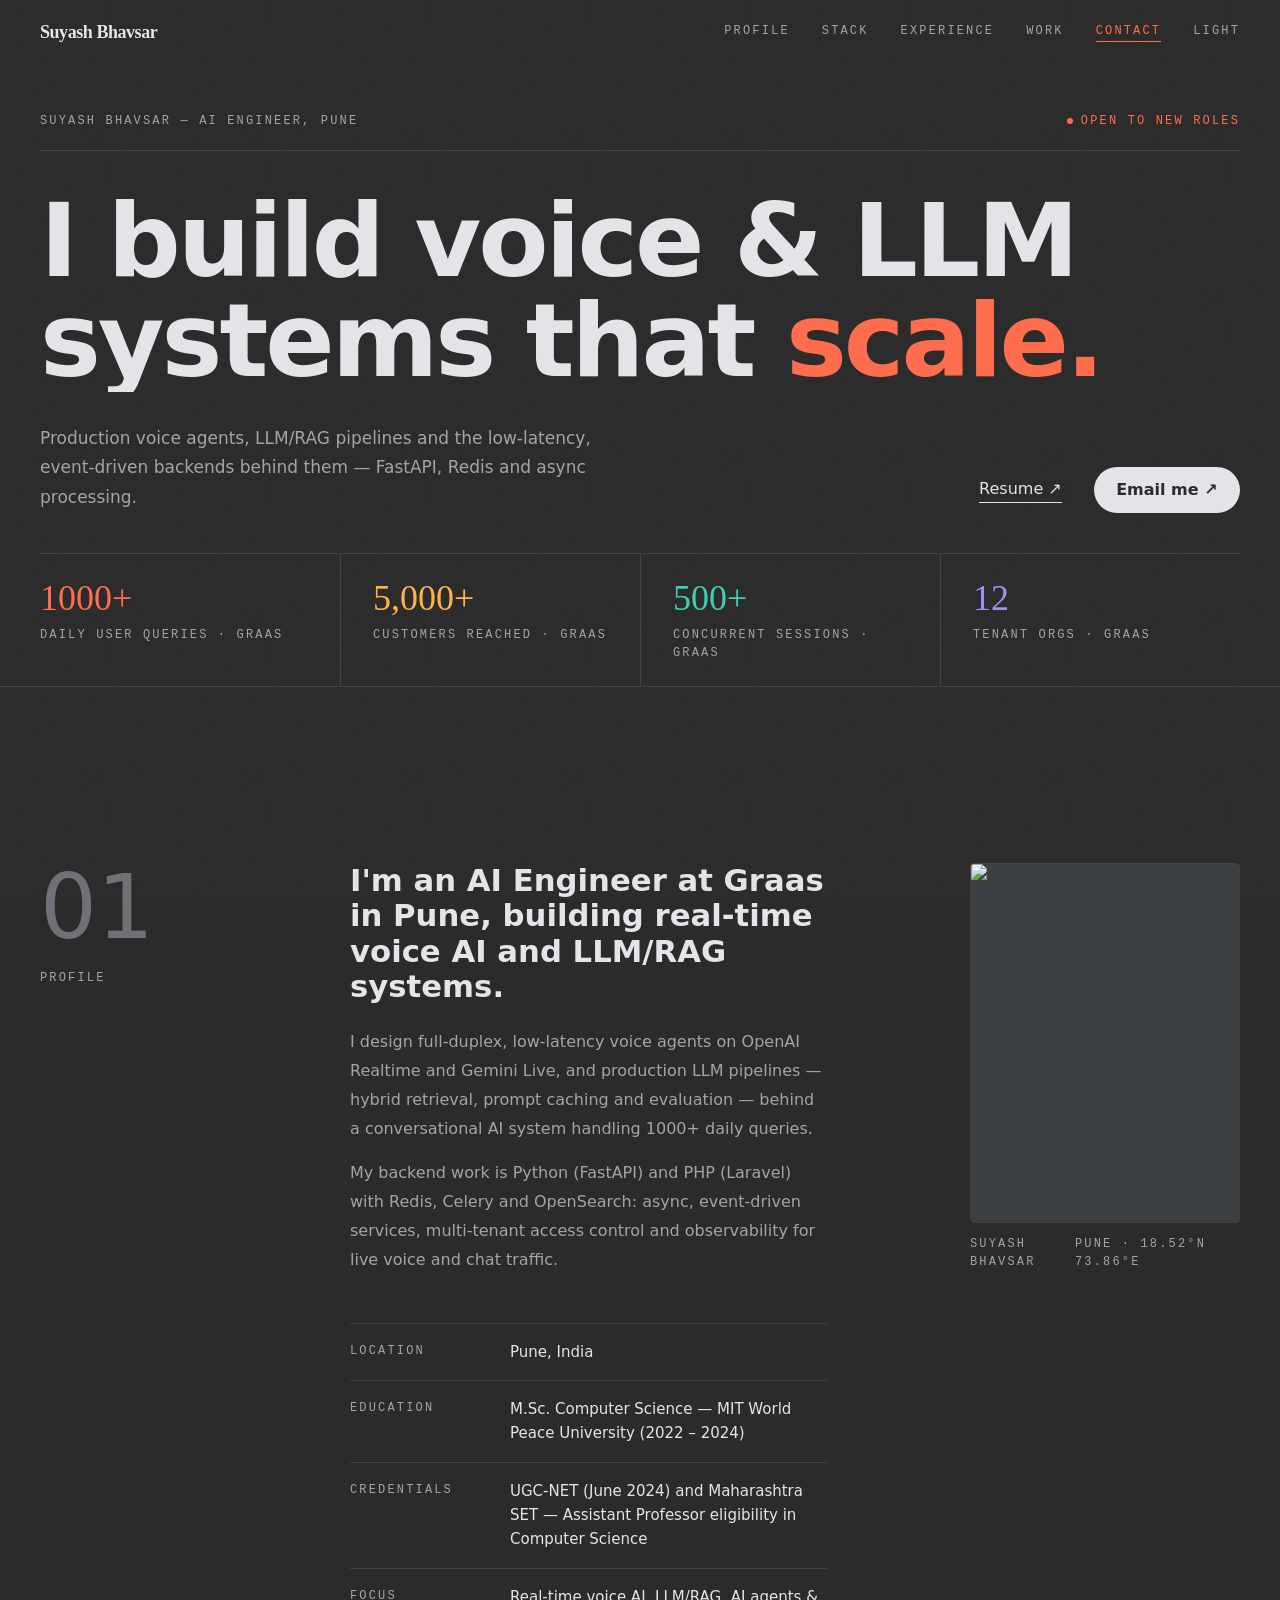
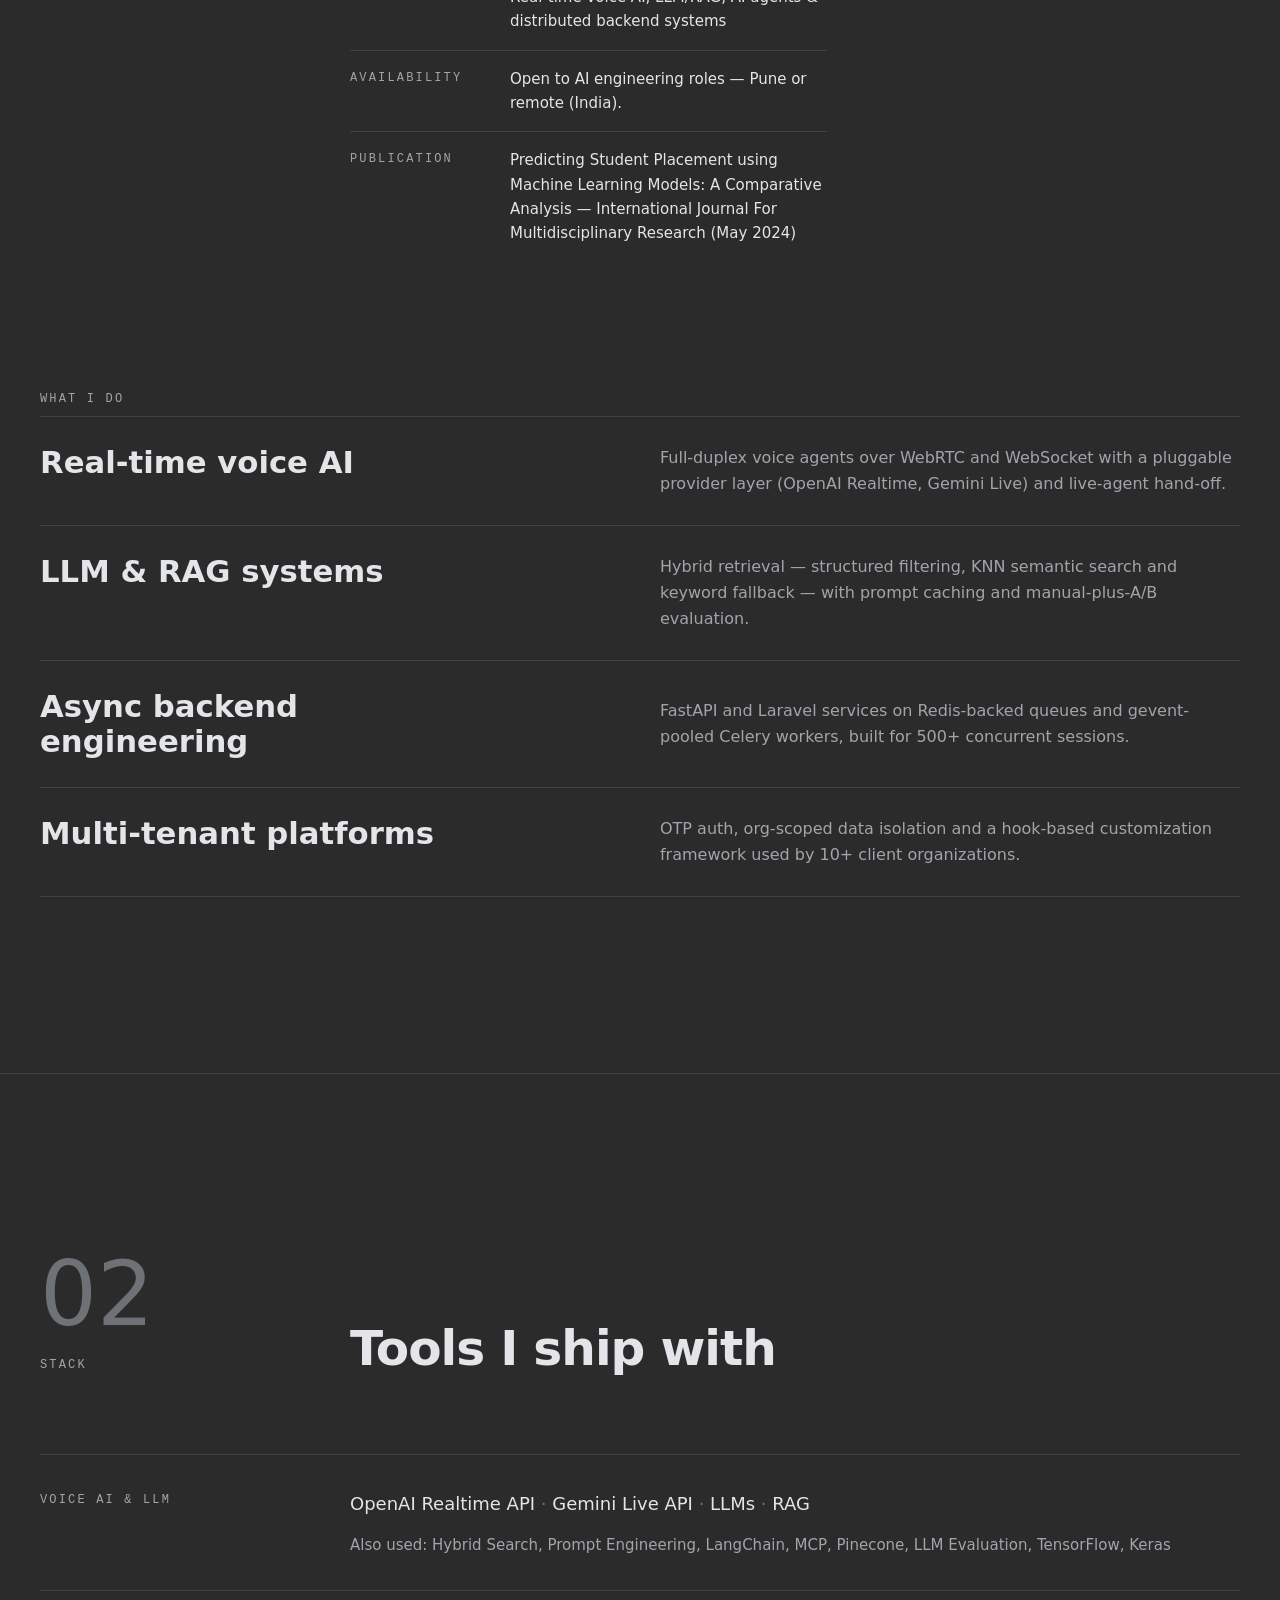
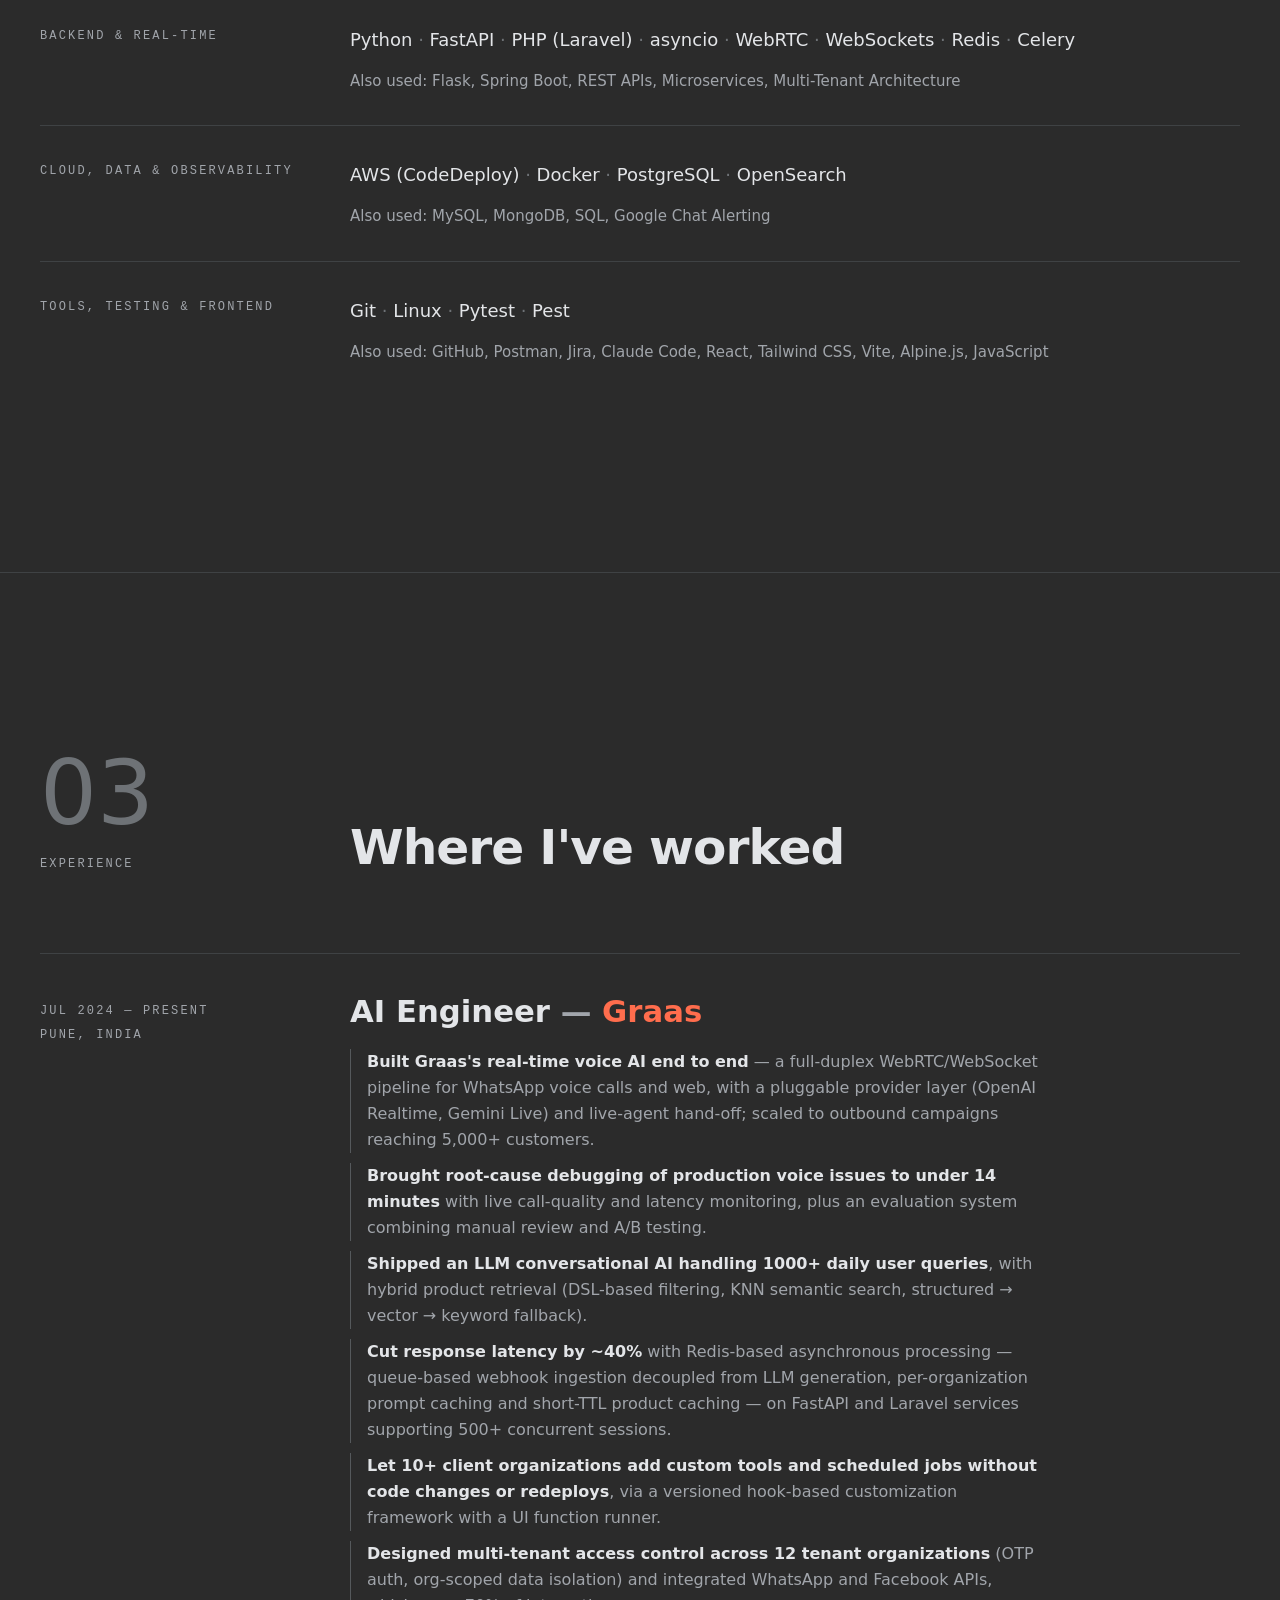
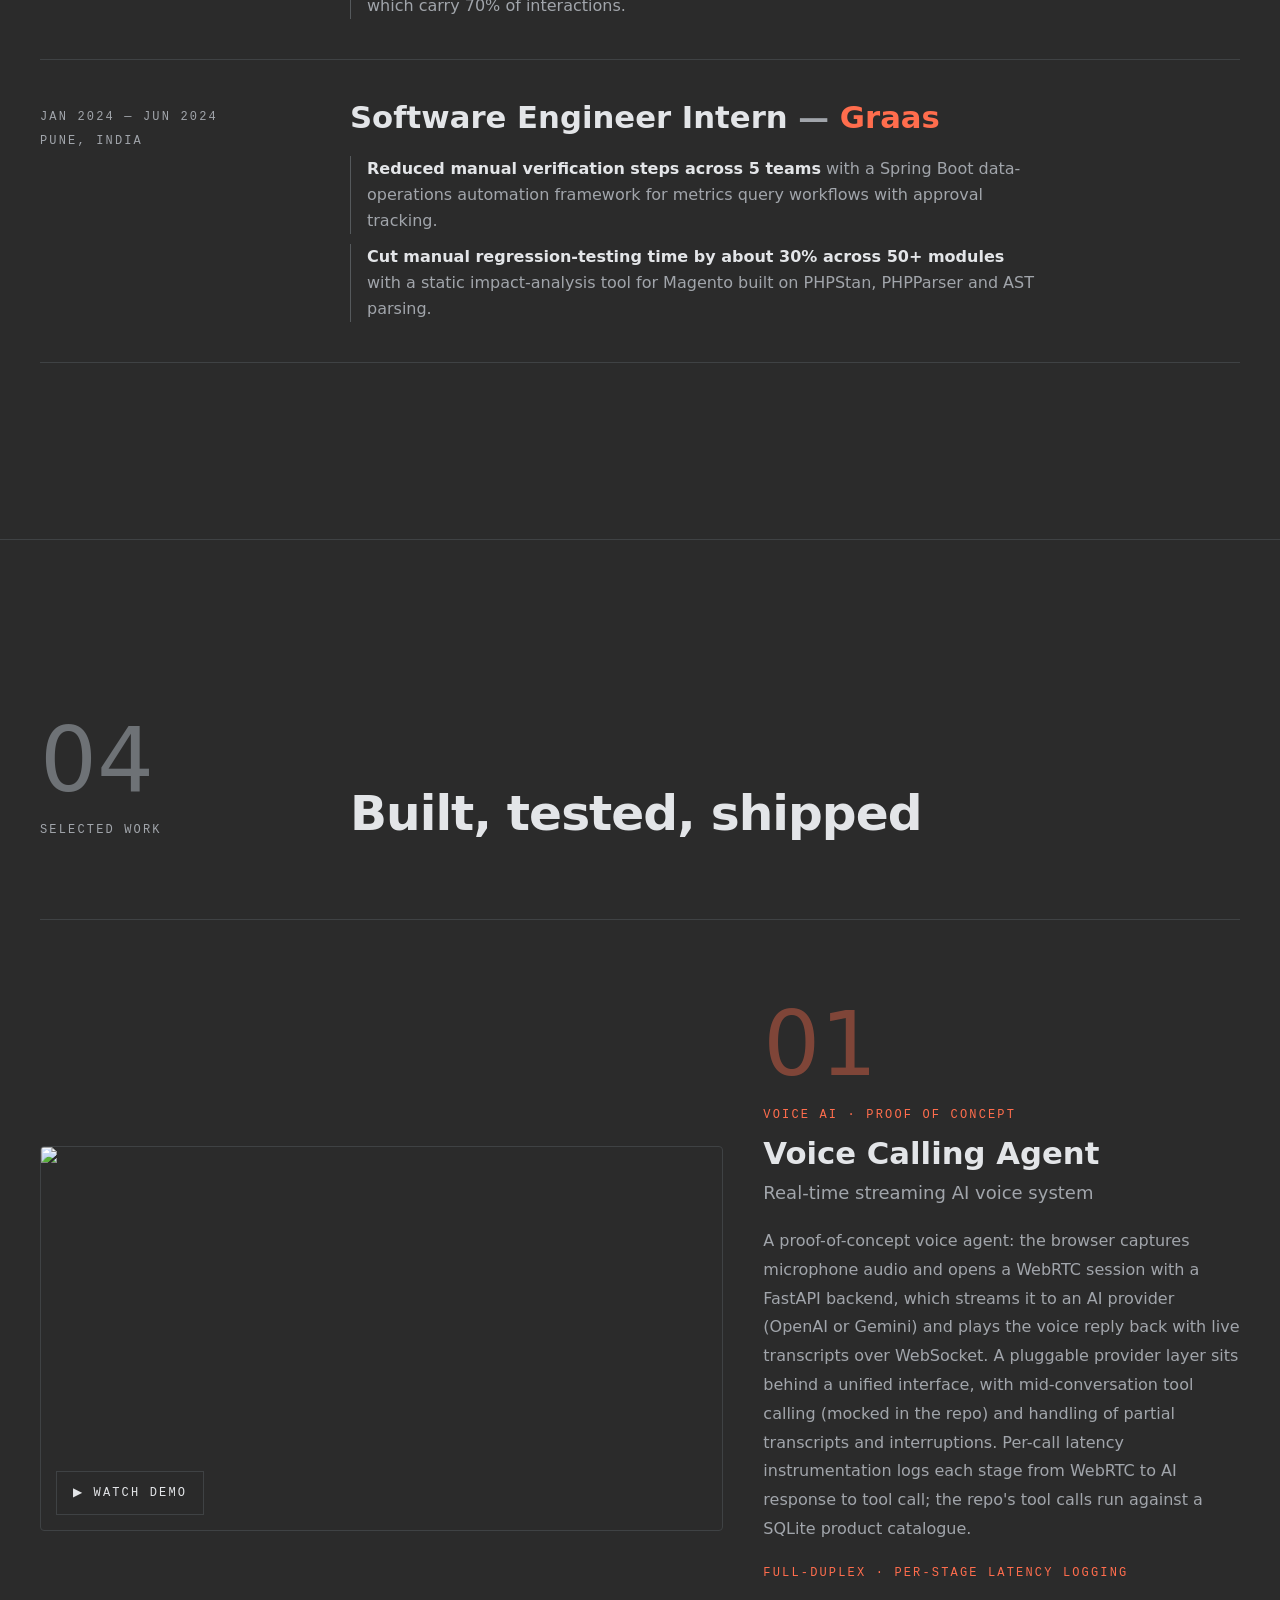
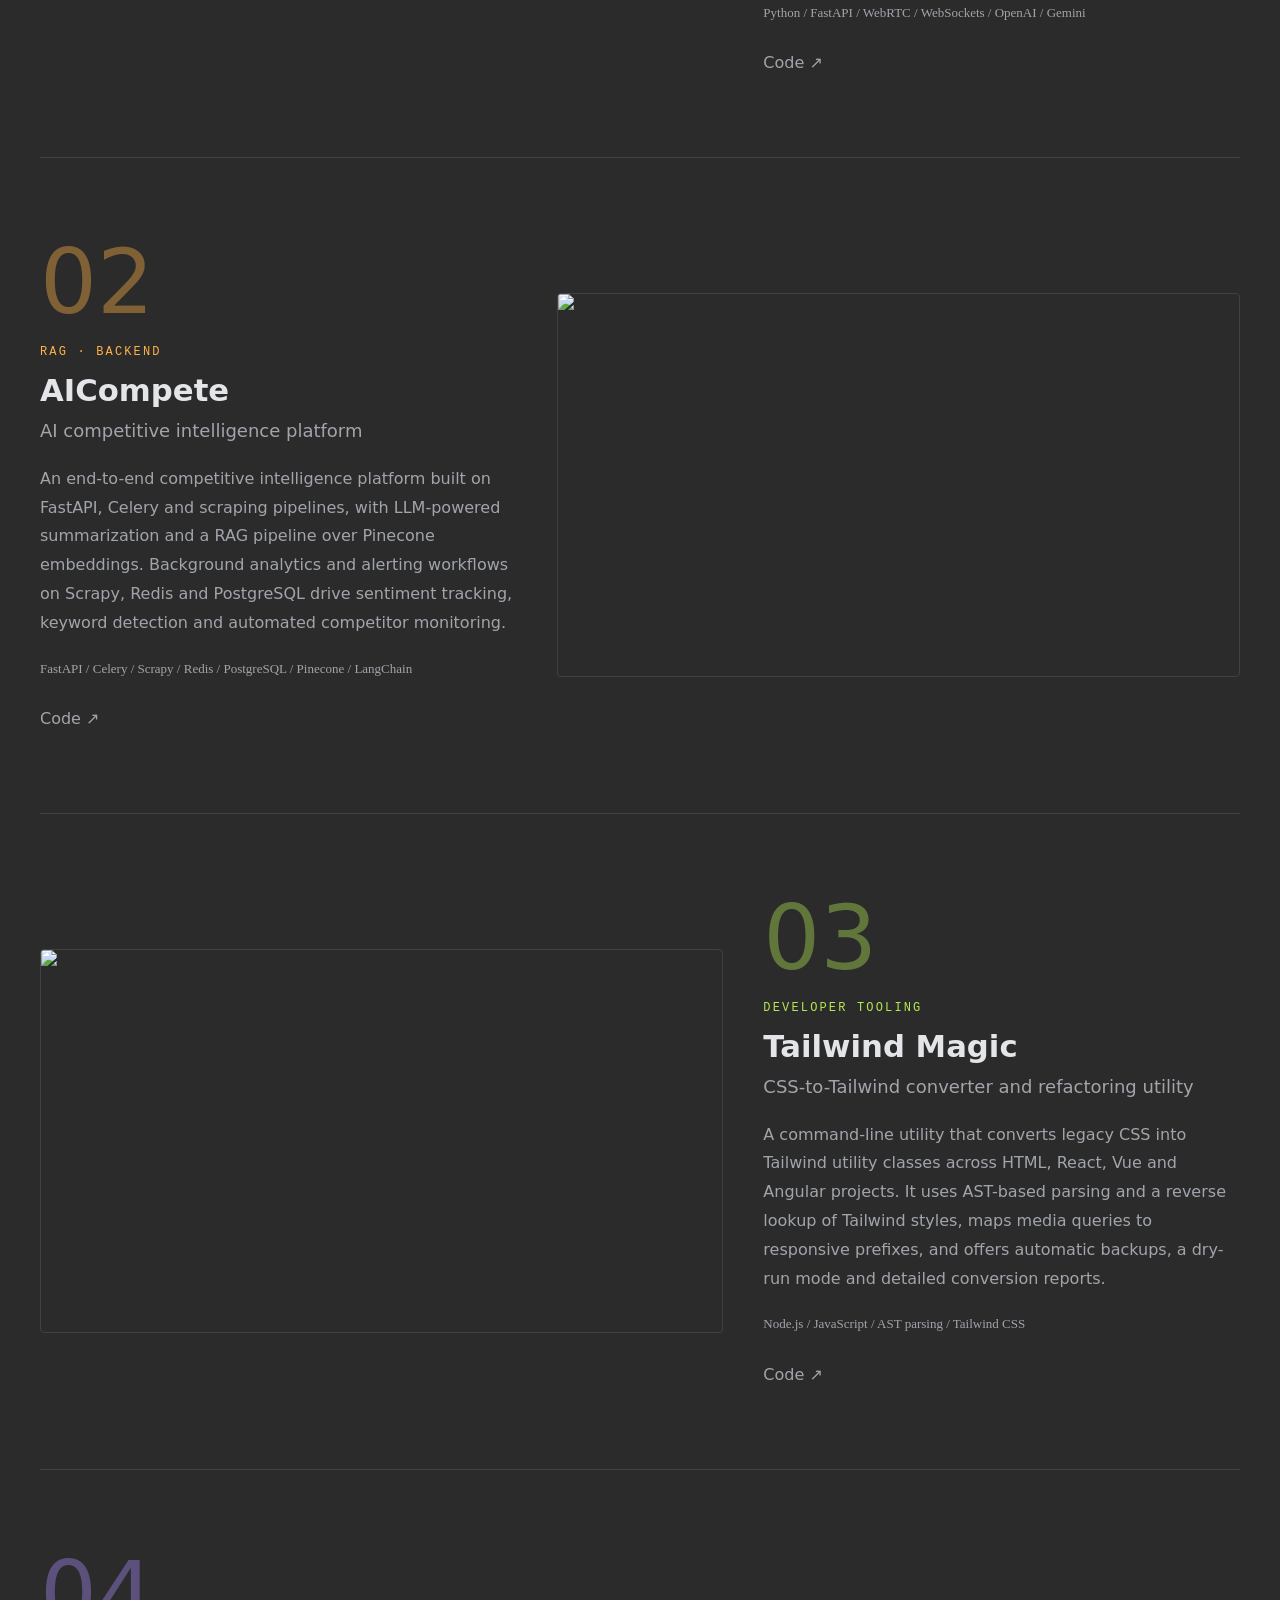
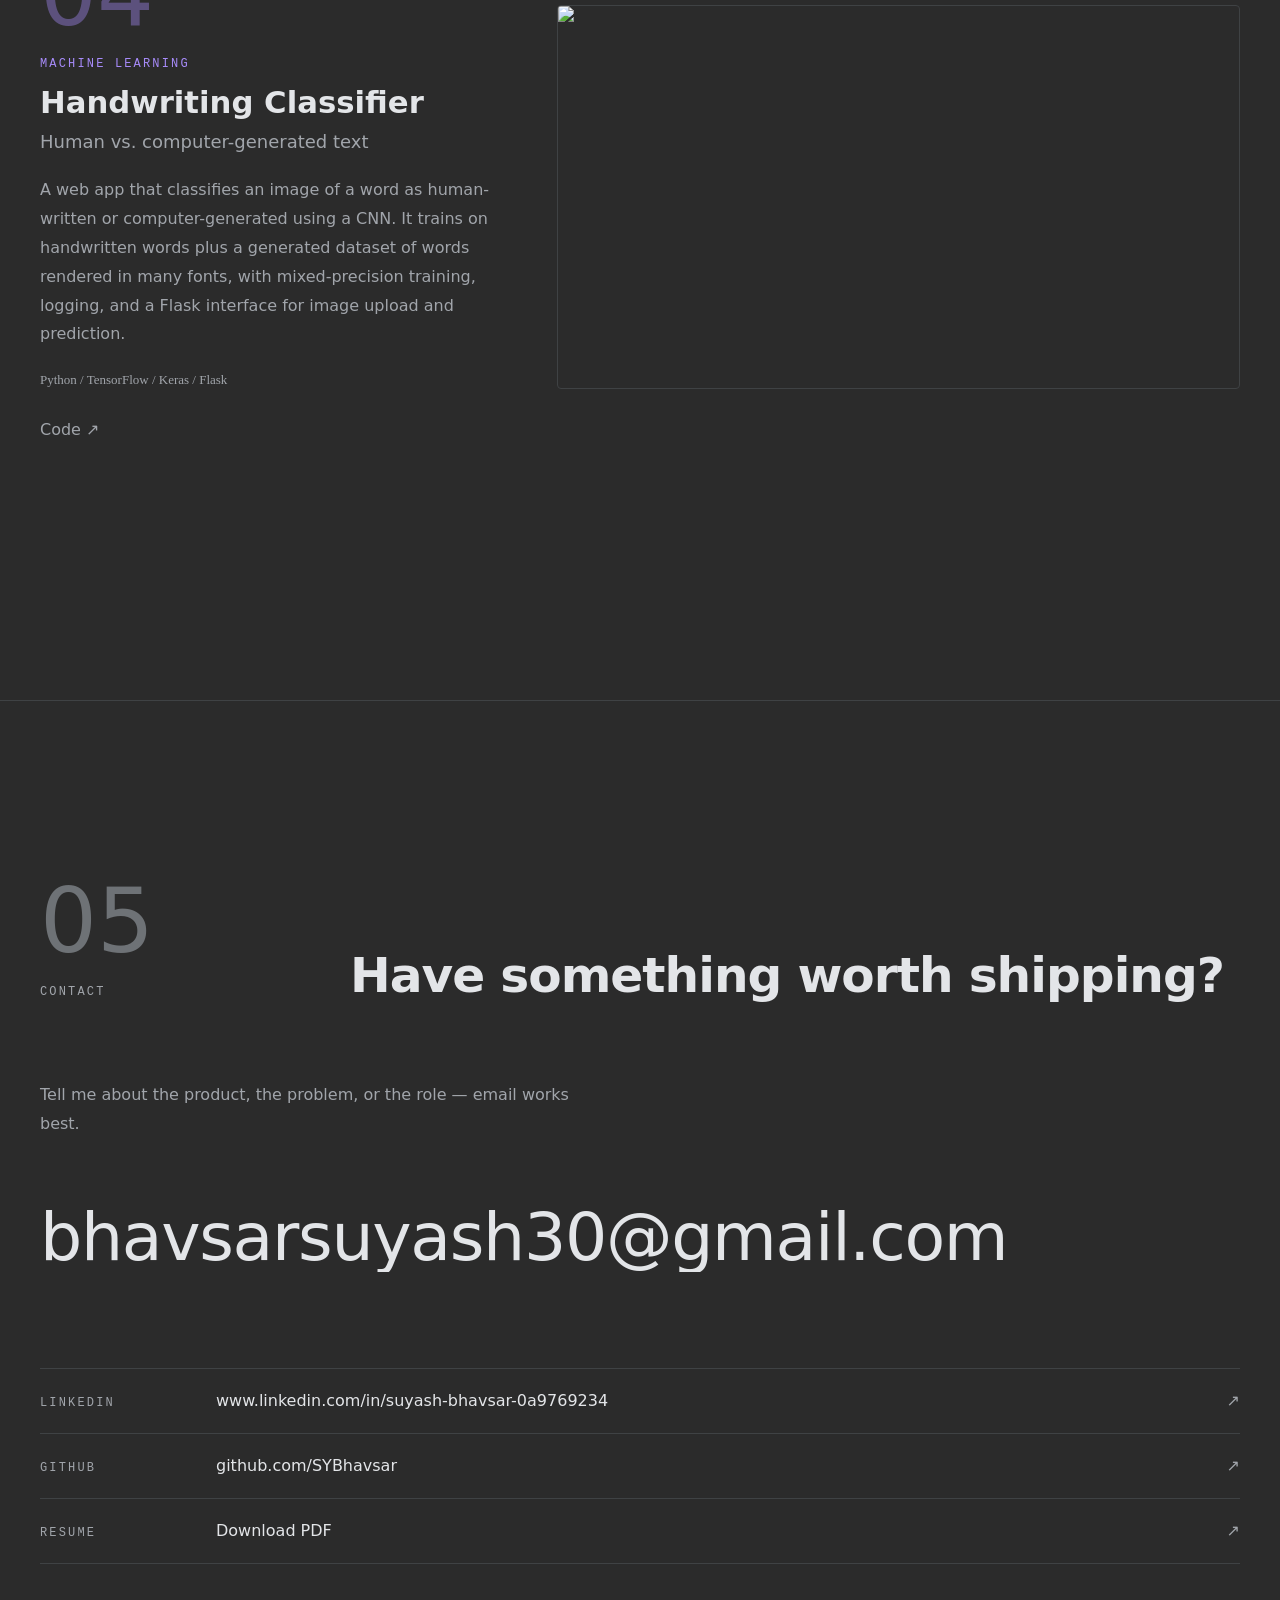
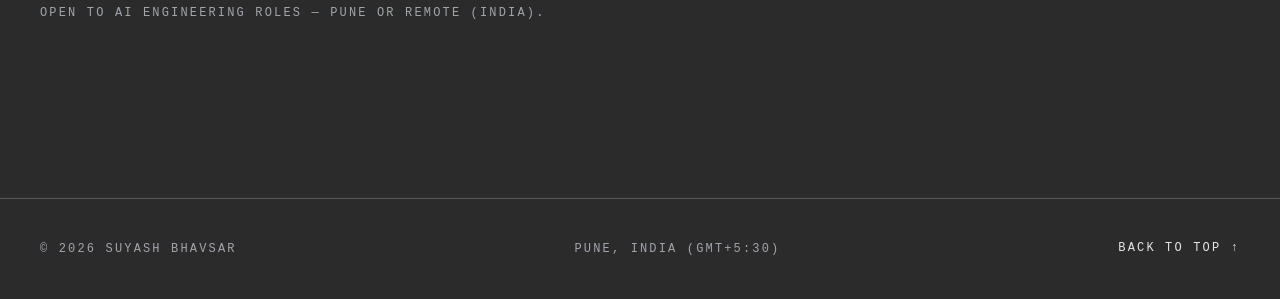
==== commit 27216531: "Apply portfolio audit quick wins and short-term fixes - Remove phone number from contact section - L" ====
--- a/index.html
+++ b/index.html
@@ -1 +1 @@
-<!DOCTYPE html><html lang="en" class="dark" style="color-scheme:dark"><head><meta charset="utf-8"/><meta name="viewport" content="width=device-width, initial-scale=1"/><meta name="theme-color" content="#2b2b2b"/><meta name="color-scheme" content="light dark"/><meta name="description" content="AI Engineer in Pune, India. I build real-time voice AI, LLM and RAG systems, and the low-latency backend services behind them — FastAPI, Redis and async processing."/><meta name="author" content="Suyash Bhavsar"/><meta name="keywords" content="AI Engineer,Voice AI,LLM,RAG,FastAPI,Redis,Backend,Pune"/><meta name="creator" content="Suyash Bhavsar"/><meta name="robots" content="index, follow"/><meta property="og:title" content="Suyash Bhavsar — AI Engineer"/><meta property="og:description" content="AI Engineer in Pune, India. I build real-time voice AI, LLM and RAG systems, and the low-latency backend services behind them — FastAPI, Redis and async processing."/><meta property="og:site_name" content="Suyash Bhavsar"/><meta property="og:type" content="website"/><meta property="og:image" content="/og.png"/><meta name="twitter:image" content="/og.png"/><meta name="twitter:card" content="summary_large_image"/><meta name="twitter:title" content="Suyash Bhavsar — AI Engineer"/><meta name="twitter:description" content="AI Engineer in Pune, India. I build real-time voice AI, LLM and RAG systems, and the low-latency backend services behind them — FastAPI, Redis and async processing."/><link rel="preload" href="/fonts/26d0ba92e140f0dc-s.p.woff2" as="font" crossorigin="" type="font/woff2"/><link rel="preload" href="/fonts/33553e7595b74ccf-s.p.woff2" as="font" crossorigin="" type="font/woff2"/><link rel="preload" href="/fonts/bb3ef058b751a6ad-s.p.woff2" as="font" crossorigin="" type="font/woff2"/><link rel="stylesheet" href="/src/styles.css"/><title>Suyash Bhavsar — AI Engineer</title><link rel="icon" href="/icon.svg" type="image/svg+xml" sizes="any"/><script>(function(){try{var t=localStorage.getItem("sb-theme")||"dark";document.documentElement.classList.remove("light","dark");document.documentElement.classList.add(t);document.documentElement.style.colorScheme=t}catch(e){}})()</script></head><body class="__variable_54b624 __variable_3d9088 __variable_3c557b noise antialiased"><div hidden=""><!--$--><!--/$--></div><header class="fixed inset-x-0 top-0 z-50 transition-colors duration-300 border-b border-transparent bg-transparent"><a href="#main" class="sr-only focus:not-sr-only focus:absolute focus:left-4 focus:top-4 focus:z-50 focus:rounded focus:bg-accent focus:px-3 focus:py-2 focus:text-accent-contrast">Skip to content</a><nav aria-label="Main navigation" class="mx-auto flex h-16 max-w-[80rem] items-center justify-between px-6 sm:px-10"><a href="#main" class="font-display text-lg font-semibold tracking-tight text-ink">Suyash Bhavsar</a><div class="hidden items-center gap-8 md:flex"><a href="#about" class="text-label link-underline transition-colors text-muted hover:text-ink">Profile</a><a href="#skills" class="text-label link-underline transition-colors text-muted hover:text-ink">Stack</a><a href="#experience" class="text-label link-underline transition-colors text-muted hover:text-ink">Experience</a><a href="#projects" class="text-label link-underline transition-colors text-muted hover:text-ink">Work</a><a href="#contact" class="text-label link-underline transition-colors text-muted hover:text-ink">Contact</a><span class="text-label inline-block w-10 text-muted">·</span></div><div class="flex items-center gap-6 md:hidden"><span class="text-label inline-block w-10 text-muted">·</span><button aria-label="Open menu" aria-expanded="false" class="text-label flex h-10 items-center text-ink">Menu</button></div></nav></header><main id="main"><section id="hero" class="relative flex min-h-svh flex-col justify-end pt-24"><div class="mx-auto w-full max-w-[80rem] px-6 sm:px-10"><div class="text-label flex flex-wrap items-center justify-between gap-3 border-b border-line pb-5 text-muted" style="opacity:0;transform:translateY(16px)"><span>Suyash Bhavsar — AI Engineer, Pune</span><span class="flex items-center gap-2 text-accent"><span aria-hidden="true" class="inline-block h-1.5 w-1.5 rounded-full bg-accent"></span>Open to new roles</span></div><h1 class="text-display-xl mt-10 text-ink sm:mt-14"><span class="block"><span class="block overflow-hidden"><span class="block will-change-transform" style="transform:translateY(112%)">I build voice & LLM</span></span><span class="block overflow-hidden"><span class="block will-change-transform" style="transform:translateY(112%)">systems that <em class="not-italic text-accent">scale.</em></span></span></span></h1><div class="mt-10 flex flex-col gap-8 pb-14 sm:mt-12 sm:flex-row sm:items-end sm:justify-between sm:pb-16"><p class="max-w-[52ch] text-[17px] leading-[1.75] text-muted" style="opacity:0;transform:translateY(16px)">Production voice agents, LLM/RAG pipelines and the low-latency, event-driven backends behind them — FastAPI, Redis and async processing.</p><div class="flex shrink-0 items-center gap-8" style="opacity:0;transform:translateY(16px)"><a href="#projects" class="link-underline is-drawn text-ink">Selected work<!-- --> ↓</a><a href="/resume.pdf" download="Suyash_Bhavsar_Resume.pdf" class="btn-resume">Resume<!-- --> ↗</a></div></div><dl class="grid grid-cols-2 border-t border-line sm:grid-cols-4" style="opacity:0;transform:translateY(16px)"><div class="py-6 pr-6 sm:py-8  "><dd class="font-display text-3xl font-light sm:text-4xl" style="color:var(--hue-coral)">1000+</dd><dt class="text-label mt-2 text-muted">Daily user queries</dt></div><div class="py-6 pr-6 sm:py-8 sm:border-l sm:border-line sm:pl-8 border-l border-line pl-6 sm:pl-8"><dd class="font-display text-3xl font-light sm:text-4xl" style="color:var(--hue-amber)">5,000+</dd><dt class="text-label mt-2 text-muted">Customers reached</dt></div><div class="py-6 pr-6 sm:py-8 sm:border-l sm:border-line sm:pl-8 "><dd class="font-display text-3xl font-light sm:text-4xl" style="color:var(--hue-teal)">500+</dd><dt class="text-label mt-2 text-muted">Concurrent sessions</dt></div><div class="py-6 pr-6 sm:py-8 sm:border-l sm:border-line sm:pl-8 border-l border-line pl-6 sm:pl-8"><dd class="font-display text-3xl font-light sm:text-4xl" style="color:var(--hue-violet)">12</dd><dt class="text-label mt-2 text-muted">Tenant orgs on the platform</dt></div></dl></div></section><section id="about" class="border-t border-line"><div class="mx-auto max-w-[80rem] px-6 py-28 sm:px-10 sm:py-36 lg:py-44"><div class="grid gap-12 lg:grid-cols-12 lg:gap-10"><div class="lg:col-span-3" style="opacity:0;transform:translateY(24px)"><div class="flex items-baseline gap-4 lg:sticky lg:top-24 lg:block"><span aria-hidden="true" class="index-numeral block">01</span><span class="text-label mt-2 block text-muted lg:mt-4">Profile</span></div></div><div class="lg:col-span-5"><div style="opacity:0;transform:translateY(24px)"><p class="text-display-sm text-ink">I&#x27;m an AI Engineer at Graas in Pune, building real-time voice AI and LLM/RAG systems.</p></div><div style="opacity:0;transform:translateY(24px)"><p class="mt-6 leading-[1.8] text-muted">I design full-duplex, low-latency voice agents on OpenAI Realtime and Gemini Live, and production LLM pipelines — hybrid retrieval, prompt caching and evaluation — behind a conversational AI system handling 1000+ daily queries.</p><p class="mt-4 leading-[1.8] text-muted">My backend work is Python (FastAPI) and PHP (Laravel) with Redis, Celery and OpenSearch: async, event-driven services, multi-tenant access control and observability for live voice and chat traffic.</p></div><div style="opacity:0;transform:translateY(24px)"><dl class="mt-12"><div class="grid grid-cols-[7rem_1fr] gap-4 border-t border-line py-4 sm:grid-cols-[9rem_1fr]"><dt class="text-label pt-0.5 text-muted">Location</dt><dd class="text-[15px] leading-relaxed text-ink">Pune, India</dd></div><div class="grid grid-cols-[7rem_1fr] gap-4 border-t border-line py-4 sm:grid-cols-[9rem_1fr]"><dt class="text-label pt-0.5 text-muted">Education</dt><dd class="text-[15px] leading-relaxed text-ink">M.Sc. Computer Science — MIT World Peace University (2022 – 2024)</dd></div><div class="grid grid-cols-[7rem_1fr] gap-4 border-t border-line py-4 sm:grid-cols-[9rem_1fr]"><dt class="text-label pt-0.5 text-muted">Credentials</dt><dd class="text-[15px] leading-relaxed text-ink">UGC-NET (June 2024) and Maharashtra SET — Assistant Professor eligibility in Computer Science</dd></div><div class="grid grid-cols-[7rem_1fr] gap-4 border-t border-line py-4 sm:grid-cols-[9rem_1fr]"><dt class="text-label pt-0.5 text-muted">Focus</dt><dd class="text-[15px] leading-relaxed text-ink">Real-time voice AI, LLM/RAG, AI agents &amp; distributed backend systems</dd></div><div class="grid grid-cols-[7rem_1fr] gap-4 border-t border-line py-4 sm:grid-cols-[9rem_1fr]"><dt class="text-label pt-0.5 text-muted">Availability</dt><dd class="text-[15px] leading-relaxed text-ink">Open to AI engineering roles — Pune or remote (India).</dd></div></dl></div></div><div class="lg:col-span-3 lg:col-start-10" style="opacity:0;transform:translateY(24px)"><figure class="w-full"><div class="relative aspect-[3/4] w-full overflow-hidden rounded-sm border border-line bg-surface-2"><img alt="Suyash Bhavsar — portrait" loading="lazy" decoding="async" data-nimg="fill" class="object-cover" style="position:absolute;height:100%;width:100%;left:0;top:0;right:0;bottom:0;color:transparent;object-position:center 15%" src="/suyash.jpg"/></div><figcaption class="text-label mt-3 flex items-center justify-between text-muted"><span>Suyash Bhavsar</span><span>Pune · 18.52°N 73.86°E</span></figcaption></figure></div></div><div class="mt-24 lg:mt-32"><div style="opacity:0;transform:translateY(24px)"><p class="text-label mb-2 text-muted">What I do</p></div><div style="opacity:0;transform:translateY(24px)"><div class="grid gap-2 border-t border-line py-7 lg:grid-cols-12 lg:gap-10"><h3 class="text-display-sm text-ink lg:col-span-5">Real-time voice AI</h3><p class="self-center leading-relaxed text-muted lg:col-span-6 lg:col-start-7">Full-duplex voice agents over WebRTC and WebSocket with a pluggable provider layer (OpenAI Realtime, Gemini Live) and live-agent hand-off.</p></div></div><div style="opacity:0;transform:translateY(24px)"><div class="grid gap-2 border-t border-line py-7 lg:grid-cols-12 lg:gap-10"><h3 class="text-display-sm text-ink lg:col-span-5">LLM &amp; RAG systems</h3><p class="self-center leading-relaxed text-muted lg:col-span-6 lg:col-start-7">Hybrid retrieval — structured filtering, KNN semantic search and keyword fallback — with prompt caching and manual-plus-A/B evaluation.</p></div></div><div style="opacity:0;transform:translateY(24px)"><div class="grid gap-2 border-t border-line py-7 lg:grid-cols-12 lg:gap-10"><h3 class="text-display-sm text-ink lg:col-span-5">Async backend engineering</h3><p class="self-center leading-relaxed text-muted lg:col-span-6 lg:col-start-7">FastAPI and Laravel services on Redis-backed queues and gevent-pooled Celery workers, built for 500+ concurrent sessions.</p></div></div><div style="opacity:0;transform:translateY(24px)"><div class="grid gap-2 border-t border-line py-7 lg:grid-cols-12 lg:gap-10"><h3 class="text-display-sm text-ink lg:col-span-5">Multi-tenant platforms</h3><p class="self-center leading-relaxed text-muted lg:col-span-6 lg:col-start-7">OTP auth, org-scoped data isolation and a hook-based customization framework used by 10+ client organizations.</p></div></div><div class="rule"></div></div></div></section><section id="skills" class="border-t border-line"><div class="mx-auto max-w-[80rem] px-6 py-28 sm:px-10 sm:py-36 lg:py-44"><div class="grid gap-6 lg:grid-cols-12 lg:gap-10" style="opacity:0;transform:translateY(24px)"><div class="flex items-baseline gap-4 lg:col-span-3 lg:block"><span aria-hidden="true" class="index-numeral block">02</span><span class="text-label mt-2 block text-muted lg:mt-4">Stack</span></div><h2 class="text-display-md self-end text-ink lg:col-span-9">Tools I ship with</h2></div><div class="mt-16 lg:mt-20"><div style="opacity:0;transform:translateY(24px)"><div class="grid gap-3 border-t border-line py-8 lg:grid-cols-12 lg:gap-10"><h3 class="text-label pt-1 text-muted lg:col-span-3">Voice AI &amp; LLM</h3><p class="text-lg leading-[1.9] lg:col-span-9"><span><span class="whitespace-nowrap text-ink">OpenAI Realtime API</span><span aria-hidden="true" class="text-line-strong"> · </span></span><span><span class="whitespace-nowrap text-ink">Gemini Live API</span><span aria-hidden="true" class="text-line-strong"> · </span></span><span><span class="whitespace-nowrap text-ink">LLMs</span><span aria-hidden="true" class="text-line-strong"> · </span></span><span><span class="whitespace-nowrap text-ink">RAG</span><span aria-hidden="true" class="text-line-strong"> · </span></span><span><span class="whitespace-nowrap text-muted">Hybrid Search</span><span aria-hidden="true" class="text-line-strong"> · </span></span><span><span class="whitespace-nowrap text-muted">Prompt Engineering</span><span aria-hidden="true" class="text-line-strong"> · </span></span><span><span class="whitespace-nowrap text-muted">LangChain</span><span aria-hidden="true" class="text-line-strong"> · </span></span><span><span class="whitespace-nowrap text-muted">MCP</span><span aria-hidden="true" class="text-line-strong"> · </span></span><span><span class="whitespace-nowrap text-muted">Pinecone</span><span aria-hidden="true" class="text-line-strong"> · </span></span><span><span class="whitespace-nowrap text-muted">LLM Evaluation</span><span aria-hidden="true" class="text-line-strong"> · </span></span><span><span class="whitespace-nowrap text-muted">TensorFlow</span><span aria-hidden="true" class="text-line-strong"> · </span></span><span><span class="whitespace-nowrap text-muted">Keras</span></span></p></div></div><div style="opacity:0;transform:translateY(24px)"><div class="grid gap-3 border-t border-line py-8 lg:grid-cols-12 lg:gap-10"><h3 class="text-label pt-1 text-muted lg:col-span-3">Backend &amp; Real-Time</h3><p class="text-lg leading-[1.9] lg:col-span-9"><span><span class="whitespace-nowrap text-ink">Python</span><span aria-hidden="true" class="text-line-strong"> · </span></span><span><span class="whitespace-nowrap text-ink">FastAPI</span><span aria-hidden="true" class="text-line-strong"> · </span></span><span><span class="whitespace-nowrap text-ink">PHP (Laravel)</span><span aria-hidden="true" class="text-line-strong"> · </span></span><span><span class="whitespace-nowrap text-ink">asyncio</span><span aria-hidden="true" class="text-line-strong"> · </span></span><span><span class="whitespace-nowrap text-muted">Flask</span><span aria-hidden="true" class="text-line-strong"> · </span></span><span><span class="whitespace-nowrap text-muted">Spring Boot</span><span aria-hidden="true" class="text-line-strong"> · </span></span><span><span class="whitespace-nowrap text-muted">REST APIs</span><span aria-hidden="true" class="text-line-strong"> · </span></span><span><span class="whitespace-nowrap text-muted">Microservices</span><span aria-hidden="true" class="text-line-strong"> · </span></span><span><span class="whitespace-nowrap text-muted">Multi-Tenant Architecture</span><span aria-hidden="true" class="text-line-strong"> · </span></span><span><span class="whitespace-nowrap text-muted">WebRTC</span><span aria-hidden="true" class="text-line-strong"> · </span></span><span><span class="whitespace-nowrap text-muted">WebSockets</span><span aria-hidden="true" class="text-line-strong"> · </span></span><span><span class="whitespace-nowrap text-muted">Redis</span><span aria-hidden="true" class="text-line-strong"> · </span></span><span><span class="whitespace-nowrap text-muted">Celery</span></span></p></div></div><div style="opacity:0;transform:translateY(24px)"><div class="grid gap-3 border-t border-line py-8 lg:grid-cols-12 lg:gap-10"><h3 class="text-label pt-1 text-muted lg:col-span-3">Cloud, Data &amp; Observability</h3><p class="text-lg leading-[1.9] lg:col-span-9"><span><span class="whitespace-nowrap text-ink">AWS (CodeDeploy)</span><span aria-hidden="true" class="text-line-strong"> · </span></span><span><span class="whitespace-nowrap text-ink">Docker</span><span aria-hidden="true" class="text-line-strong"> · </span></span><span><span class="whitespace-nowrap text-ink">PostgreSQL</span><span aria-hidden="true" class="text-line-strong"> · </span></span><span><span class="whitespace-nowrap text-ink">OpenSearch</span><span aria-hidden="true" class="text-line-strong"> · </span></span><span><span class="whitespace-nowrap text-muted">MySQL</span><span aria-hidden="true" class="text-line-strong"> · </span></span><span><span class="whitespace-nowrap text-muted">MongoDB</span><span aria-hidden="true" class="text-line-strong"> · </span></span><span><span class="whitespace-nowrap text-muted">SQL</span><span aria-hidden="true" class="text-line-strong"> · </span></span><span><span class="whitespace-nowrap text-muted">Google Chat Alerting</span></span></p></div></div><div style="opacity:0;transform:translateY(24px)"><div class="grid gap-3 border-t border-line py-8 lg:grid-cols-12 lg:gap-10"><h3 class="text-label pt-1 text-muted lg:col-span-3">Tools, Testing &amp; Frontend</h3><p class="text-lg leading-[1.9] lg:col-span-9"><span><span class="whitespace-nowrap text-ink">Git</span><span aria-hidden="true" class="text-line-strong"> · </span></span><span><span class="whitespace-nowrap text-ink">Linux</span><span aria-hidden="true" class="text-line-strong"> · </span></span><span><span class="whitespace-nowrap text-ink">Pytest</span><span aria-hidden="true" class="text-line-strong"> · </span></span><span><span class="whitespace-nowrap text-ink">Pest</span><span aria-hidden="true" class="text-line-strong"> · </span></span><span><span class="whitespace-nowrap text-muted">GitHub</span><span aria-hidden="true" class="text-line-strong"> · </span></span><span><span class="whitespace-nowrap text-muted">Postman</span><span aria-hidden="true" class="text-line-strong"> · </span></span><span><span class="whitespace-nowrap text-muted">Jira</span><span aria-hidden="true" class="text-line-strong"> · </span></span><span><span class="whitespace-nowrap text-muted">Claude Code</span><span aria-hidden="true" class="text-line-strong"> · </span></span><span><span class="whitespace-nowrap text-muted">React</span><span aria-hidden="true" class="text-line-strong"> · </span></span><span><span class="whitespace-nowrap text-muted">Tailwind CSS</span><span aria-hidden="true" class="text-line-strong"> · </span></span><span><span class="whitespace-nowrap text-muted">Vite</span><span aria-hidden="true" class="text-line-strong"> · </span></span><span><span class="whitespace-nowrap text-muted">Alpine.js</span><span aria-hidden="true" class="text-line-strong"> · </span></span><span><span class="whitespace-nowrap text-muted">JavaScript</span></span></p></div></div></div></div></section><section id="experience" class="border-t border-line"><div class="mx-auto max-w-[80rem] px-6 py-28 sm:px-10 sm:py-36 lg:py-44"><div class="grid gap-6 lg:grid-cols-12 lg:gap-10" style="opacity:0;transform:translateY(24px)"><div class="flex items-baseline gap-4 lg:col-span-3 lg:block"><span aria-hidden="true" class="index-numeral block">03</span><span class="text-label mt-2 block text-muted lg:mt-4">Experience</span></div><h2 class="text-display-md self-end text-ink lg:col-span-9">Where I&#x27;ve worked</h2></div><ol class="mt-16 lg:mt-20"><li><div style="opacity:0;transform:translateY(24px)"><div class="grid gap-4 border-t border-line py-10 lg:grid-cols-12 lg:gap-10"><div class="text-label space-y-1.5 text-muted lg:col-span-3 lg:pt-2"><p>Jul 2024 — Present</p><p>Pune, India</p></div><div class="lg:col-span-9"><h3 class="text-display-sm text-ink">AI Engineer<span class="text-muted"> — </span><span class="text-accent">Graas</span></h3><ul class="mt-5 max-w-[68ch] space-y-2.5"><li class="border-l border-line-strong pl-4 leading-relaxed text-muted">Designed, built and deployed Graas&#x27;s real-time voice AI system end to end for WhatsApp voice calls and web — a full-duplex WebRTC/WebSocket pipeline with a pluggable provider layer (OpenAI Realtime, Gemini Live) and live-agent hand-off; scaled to outbound campaigns reaching 5,000+ customers.</li><li class="border-l border-line-strong pl-4 leading-relaxed text-muted">Built live call-quality and latency monitoring that brings root-cause debugging of production voice issues to under 14 minutes, plus an evaluation system combining manual review and A/B testing.</li><li class="border-l border-line-strong pl-4 leading-relaxed text-muted">Developed an LLM-powered conversational AI system handling 1000+ daily user queries, with hybrid product retrieval (DSL-based filtering, KNN semantic search, structured → vector → keyword fallback).</li><li class="border-l border-line-strong pl-4 leading-relaxed text-muted">Cut response latency by ~40% with Redis-based asynchronous processing — queue-based webhook ingestion decoupled from LLM generation, per-organization prompt caching and short-TTL product caching — on FastAPI and Laravel services supporting 500+ concurrent sessions.</li><li class="border-l border-line-strong pl-4 leading-relaxed text-muted">Engineered a versioned hook-based customization framework with a UI function runner, used by 10+ client organizations to add custom tools and scheduled jobs without code changes or redeploys.</li><li class="border-l border-line-strong pl-4 leading-relaxed text-muted">Integrated WhatsApp and Facebook APIs (70% of interactions via messaging channels) and designed multi-tenant access control — OTP auth and org-scoped data isolation across 12 tenant organizations.</li></ul></div></div></div></li><li><div style="opacity:0;transform:translateY(24px)"><div class="grid gap-4 border-t border-line py-10 lg:grid-cols-12 lg:gap-10"><div class="text-label space-y-1.5 text-muted lg:col-span-3 lg:pt-2"><p>Jan 2024 — Jun 2024</p><p>Pune, India</p></div><div class="lg:col-span-9"><h3 class="text-display-sm text-ink">Software Engineer Intern<span class="text-muted"> — </span><span class="text-accent">Graas</span></h3><ul class="mt-5 max-w-[68ch] space-y-2.5"><li class="border-l border-line-strong pl-4 leading-relaxed text-muted">Built a Spring Boot data-operations automation framework for metrics query workflows with approval tracking, reducing manual verification steps across 5 teams.</li><li class="border-l border-line-strong pl-4 leading-relaxed text-muted">Developed a static impact-analysis tool for Magento using PHPStan, PHPParser and AST parsing; it cut manual regression-testing time by about 30% across 50+ modules.</li></ul></div></div></div></li></ol><div class="rule"></div></div></section><section id="projects" class="border-t border-line"><div class="mx-auto max-w-[80rem] px-6 py-28 sm:px-10 sm:py-36 lg:py-44"><div class="grid gap-6 lg:grid-cols-12 lg:gap-10" style="opacity:0;transform:translateY(24px)"><div class="flex items-baseline gap-4 lg:col-span-3 lg:block"><span aria-hidden="true" class="index-numeral block">04</span><span class="text-label mt-2 block text-muted lg:mt-4">Selected work</span></div><h2 class="text-display-md self-end text-ink lg:col-span-9">Built, tested, shipped</h2></div><div class="mt-16 lg:mt-20"><article class="border-t border-line py-14 lg:py-20" style="--row-accent:var(--hue-coral)"><div class="grid gap-10 lg:grid-cols-12 lg:items-center"><div class="lg:col-span-7 " style="opacity:0;transform:translateY(24px)"><img alt="Voice Calling Agent preview" loading="lazy" width="1600" height="900" decoding="async" class="aspect-video w-full rounded-sm border border-line object-cover object-top" style="color:transparent" src="/projects/placeholder.png"/></div><div class="lg:col-span-5 "><div style="opacity:0;transform:translateY(24px)"><span aria-hidden="true" class="index-numeral block" style="color:color-mix(in srgb, var(--row-accent) 40%, transparent)">01</span><p class="text-label mt-4" style="color:var(--row-accent)">Voice AI · Proof of concept</p><h3 class="text-display-sm mt-3 text-ink">Voice Calling Agent</h3><p class="mt-2 text-lg text-muted">Real-time streaming AI voice system</p><p class="mt-5 leading-[1.8] text-muted">A proof-of-concept voice agent: the browser captures microphone audio and opens a WebRTC session with a FastAPI backend, which streams it to an AI provider (OpenAI or Gemini) and plays the voice reply back with live transcripts over WebSocket. A pluggable provider layer sits behind a unified interface, with mid-conversation tool calling (mocked in the repo) and handling of partial transcripts and interruptions. Per-call latency instrumentation logs each stage from WebRTC to AI response to tool call; the repo&#x27;s tool calls run against a SQLite product catalogue.</p><p class="text-label mt-5" style="color:var(--row-accent)">Full-duplex · per-stage latency logging</p><p class="mt-5 font-mono text-[13px] leading-relaxed text-muted">Python / FastAPI / WebRTC / WebSockets / OpenAI / Gemini</p><div class="mt-7 flex items-center gap-7"><a href="https://github.com/SYBhavsar/VoiceCallingAgent" target="_blank" rel="noopener noreferrer" class="link-underline text-muted hover:text-ink">Code ↗</a></div></div></div></div></article><article class="border-t border-line py-14 lg:py-20" style="--row-accent:var(--hue-amber)"><div class="grid gap-10 lg:grid-cols-12 lg:items-center"><div class="lg:col-span-7 lg:order-2 lg:col-start-6" style="opacity:0;transform:translateY(24px)"><img alt="AICompete preview" loading="lazy" width="1600" height="900" decoding="async" class="aspect-video w-full rounded-sm border border-line object-cover object-top" style="color:transparent" src="/projects/placeholder.png"/></div><div class="lg:col-span-5 lg:order-1 lg:col-start-1"><div style="opacity:0;transform:translateY(24px)"><span aria-hidden="true" class="index-numeral block" style="color:color-mix(in srgb, var(--row-accent) 40%, transparent)">02</span><p class="text-label mt-4" style="color:var(--row-accent)">RAG · Backend</p><h3 class="text-display-sm mt-3 text-ink">AICompete</h3><p class="mt-2 text-lg text-muted">AI competitive intelligence platform</p><p class="mt-5 leading-[1.8] text-muted">An end-to-end competitive intelligence platform built on FastAPI, Celery and scraping pipelines, with LLM-powered summarization and a RAG pipeline over Pinecone embeddings. Background analytics and alerting workflows on Scrapy, Redis and PostgreSQL drive sentiment tracking, keyword detection and automated competitor monitoring.</p><p class="mt-5 font-mono text-[13px] leading-relaxed text-muted">FastAPI / Celery / Scrapy / Redis / PostgreSQL / Pinecone / LangChain</p><div class="mt-7 flex items-center gap-7"><a href="https://github.com/SYBhavsar/CompeteAI" target="_blank" rel="noopener noreferrer" class="link-underline text-muted hover:text-ink">Code ↗</a></div></div></div></div></article><article class="border-t border-line py-14 lg:py-20" style="--row-accent:var(--hue-lime)"><div class="grid gap-10 lg:grid-cols-12 lg:items-center"><div class="lg:col-span-7 " style="opacity:0;transform:translateY(24px)"><img alt="Tailwind Magic preview" loading="lazy" width="1600" height="900" decoding="async" class="aspect-video w-full rounded-sm border border-line object-cover object-top" style="color:transparent" src="/projects/placeholder.png"/></div><div class="lg:col-span-5 "><div style="opacity:0;transform:translateY(24px)"><span aria-hidden="true" class="index-numeral block" style="color:color-mix(in srgb, var(--row-accent) 40%, transparent)">03</span><p class="text-label mt-4" style="color:var(--row-accent)">Developer Tooling</p><h3 class="text-display-sm mt-3 text-ink">Tailwind Magic</h3><p class="mt-2 text-lg text-muted">CSS-to-Tailwind converter and refactoring utility</p><p class="mt-5 leading-[1.8] text-muted">A command-line utility that converts legacy CSS into Tailwind utility classes across HTML, React, Vue and Angular projects. It uses AST-based parsing and a reverse lookup of Tailwind styles, maps media queries to responsive prefixes, and offers automatic backups, a dry-run mode and detailed conversion reports.</p><p class="mt-5 font-mono text-[13px] leading-relaxed text-muted">Node.js / JavaScript / AST parsing / Tailwind CSS</p><div class="mt-7 flex items-center gap-7"><a href="https://github.com/SYBhavsar/Tailwind-Magic" target="_blank" rel="noopener noreferrer" class="link-underline text-muted hover:text-ink">Code ↗</a></div></div></div></div></article><article class="border-t border-line py-14 lg:py-20" style="--row-accent:var(--hue-teal)"><div class="grid gap-10 lg:grid-cols-12 lg:items-center"><div class="lg:col-span-7 lg:order-2 lg:col-start-6" style="opacity:0;transform:translateY(24px)"><img alt="GPAVBHAG preview" loading="lazy" width="1600" height="900" decoding="async" class="aspect-video w-full rounded-sm border border-line object-cover object-top" style="color:transparent" src="/projects/placeholder.png"/></div><div class="lg:col-span-5 lg:order-1 lg:col-start-1"><div style="opacity:0;transform:translateY(24px)"><span aria-hidden="true" class="index-numeral block" style="color:color-mix(in srgb, var(--row-accent) 40%, transparent)">04</span><p class="text-label mt-4" style="color:var(--row-accent)">Web App</p><h3 class="text-display-sm mt-3 text-ink">GPAVBHAG</h3><p class="mt-2 text-lg text-muted">Restaurant website</p><p class="mt-5 leading-[1.8] text-muted">A responsive restaurant web application with menu browsing and item pages, a validated contact form, and an interactive location map. Built with React Router and lazy-loaded pages, Context API state, custom hooks for forms, localStorage and weather data, and a mobile-first Tailwind CSS layout.</p><p class="mt-5 font-mono text-[13px] leading-relaxed text-muted">React 19 / Vite / Tailwind CSS / React Router</p><div class="mt-7 flex items-center gap-7"><a href="https://gpavbhag.vercel.app" target="_blank" rel="noopener noreferrer" class="link-underline is-drawn" style="color:var(--row-accent)">Live ↗</a><a href="https://github.com/SYBhavsar/GpavbhaG" target="_blank" rel="noopener noreferrer" class="link-underline text-muted hover:text-ink">Code ↗</a></div></div></div></div></article><article class="border-t border-line py-14 lg:py-20" style="--row-accent:var(--hue-violet)"><div class="grid gap-10 lg:grid-cols-12 lg:items-center"><div class="lg:col-span-7 " style="opacity:0;transform:translateY(24px)"><img alt="Handwriting Classifier preview" loading="lazy" width="1600" height="900" decoding="async" class="aspect-video w-full rounded-sm border border-line object-cover object-top" style="color:transparent" src="/projects/placeholder.png"/></div><div class="lg:col-span-5 "><div style="opacity:0;transform:translateY(24px)"><span aria-hidden="true" class="index-numeral block" style="color:color-mix(in srgb, var(--row-accent) 40%, transparent)">05</span><p class="text-label mt-4" style="color:var(--row-accent)">Machine Learning</p><h3 class="text-display-sm mt-3 text-ink">Handwriting Classifier</h3><p class="mt-2 text-lg text-muted">Human vs. computer-generated text</p><p class="mt-5 leading-[1.8] text-muted">A web app that classifies an image of a word as human-written or computer-generated using a CNN. It trains on handwritten words plus a generated dataset of words rendered in many fonts, with mixed-precision training, logging, and a Flask interface for image upload and prediction.</p><p class="mt-5 font-mono text-[13px] leading-relaxed text-muted">Python / TensorFlow / Keras / Flask</p><div class="mt-7 flex items-center gap-7"><a href="https://github.com/SYBhavsar/Writing-classifier" target="_blank" rel="noopener noreferrer" class="link-underline text-muted hover:text-ink">Code ↗</a></div></div></div></div></article><article class="border-t border-line py-14 lg:py-20" style="--row-accent:var(--hue-coral)"><div class="grid gap-10 lg:grid-cols-12 lg:items-center"><div class="lg:col-span-7 lg:order-2 lg:col-start-6" style="opacity:0;transform:translateY(24px)"><img alt="Spell Checker preview" loading="lazy" width="1600" height="900" decoding="async" class="aspect-video w-full rounded-sm border border-line object-cover object-top" style="color:transparent" src="/projects/placeholder.png"/></div><div class="lg:col-span-5 lg:order-1 lg:col-start-1"><div style="opacity:0;transform:translateY(24px)"><span aria-hidden="true" class="index-numeral block" style="color:color-mix(in srgb, var(--row-accent) 40%, transparent)">06</span><p class="text-label mt-4" style="color:var(--row-accent)">Web App</p><h3 class="text-display-sm mt-3 text-ink">Spell Checker</h3><p class="mt-2 text-lg text-muted">Real-time spelling suggestions</p><p class="mt-5 leading-[1.8] text-muted">A spell-checking web app that flags misspellings as you type, offers live suggestions, and lets you add words to a custom dictionary or clear it. Built with Laravel, Alpine.js and Tailwind CSS.</p><p class="mt-5 font-mono text-[13px] leading-relaxed text-muted">Laravel / Alpine.js / Tailwind CSS</p><div class="mt-7 flex items-center gap-7"><a href="https://github.com/SYBhavsar/spellchecker" target="_blank" rel="noopener noreferrer" class="link-underline text-muted hover:text-ink">Code ↗</a></div></div></div></div></article></div></div></section><section id="contact" class="border-t border-line"><div class="mx-auto max-w-[80rem] px-6 py-28 sm:px-10 sm:py-36 lg:py-44"><div class="grid gap-6 lg:grid-cols-12 lg:gap-10" style="opacity:0;transform:translateY(24px)"><div class="flex items-baseline gap-4 lg:col-span-3 lg:block"><span aria-hidden="true" class="index-numeral block">05</span><span class="text-label mt-2 block text-muted lg:mt-4">Contact</span></div><h2 class="text-display-md self-end text-ink lg:col-span-9">Have something worth shipping?</h2></div><div class="mt-14 lg:mt-20"><div style="opacity:0;transform:translateY(24px)"><p class="max-w-[52ch] leading-[1.8] text-muted">Tell me about the product, the problem, or the role — email works best.</p></div><p class="mt-12 lg:mt-16"><span class="block"><span class="block overflow-hidden"><span class="block will-change-transform" style="transform:translateY(112%)"><a href="mailto:bhavsarsuyash30@gmail.com" class="text-display-lg link-underline break-all text-ink transition-colors hover:text-accent">bhavsarsuyash30@gmail.com</a></span></span></span></p><div class="mt-16 lg:mt-24"><div style="opacity:0;transform:translateY(24px)"><a href="https://www.linkedin.com/in/suyash-bhavsar-0a9769234" target="_blank" rel="noopener noreferrer" class="group grid grid-cols-[7rem_1fr_auto] items-baseline gap-4 border-t border-line py-5 transition-colors hover:bg-surface sm:grid-cols-[10rem_1fr_auto]"><span class="text-label text-muted">LinkedIn</span><span class="truncate text-ink transition-colors group-hover:text-accent">www.linkedin.com/in/suyash-bhavsar-0a9769234</span><span aria-hidden="true" class="text-muted transition-colors group-hover:text-accent">↗</span></a></div><div style="opacity:0;transform:translateY(24px)"><a href="https://github.com/SYBhavsar" target="_blank" rel="noopener noreferrer" class="group grid grid-cols-[7rem_1fr_auto] items-baseline gap-4 border-t border-line py-5 transition-colors hover:bg-surface sm:grid-cols-[10rem_1fr_auto]"><span class="text-label text-muted">GitHub</span><span class="truncate text-ink transition-colors group-hover:text-accent">github.com/SYBhavsar</span><span aria-hidden="true" class="text-muted transition-colors group-hover:text-accent">↗</span></a></div><div style="opacity:0;transform:translateY(24px)"><a href="tel:+917350916215" class="group grid grid-cols-[7rem_1fr_auto] items-baseline gap-4 border-t border-line py-5 transition-colors hover:bg-surface sm:grid-cols-[10rem_1fr_auto]"><span class="text-label text-muted">Phone</span><span class="truncate text-ink transition-colors group-hover:text-accent">+91 73509 16215</span><span aria-hidden="true" class="text-muted transition-colors group-hover:text-accent">↗</span></a></div><div style="opacity:0;transform:translateY(24px)"><a href="/resume.pdf" download="Suyash_Bhavsar_Resume.pdf" class="group grid grid-cols-[7rem_1fr_auto] items-baseline gap-4 border-t border-line py-5 transition-colors hover:bg-surface sm:grid-cols-[10rem_1fr_auto]"><span class="text-label text-muted">Resume</span><span class="truncate text-ink transition-colors group-hover:text-accent">Download PDF</span><span aria-hidden="true" class="text-muted transition-colors group-hover:text-accent">↗</span></a></div><div class="rule"></div></div><div style="opacity:0;transform:translateY(24px)"><p class="text-label mt-10 text-muted">Open to AI engineering roles — Pune or remote (India).</p></div></div></div></section></main><footer class="border-t border-line-strong"><div class="text-label mx-auto flex max-w-[80rem] flex-col items-center gap-4 px-6 py-10 text-muted sm:flex-row sm:justify-between sm:px-10"><p>© <!-- -->2026<!-- --> <!-- -->Suyash Bhavsar</p><p>Pune, India (GMT+5:30)</p><a href="#main" class="link-underline text-ink">Back to top ↑</a></div></footer><!--$--><!--/$--><script src="/src/main.js"></script></body></html>+<!DOCTYPE html><html lang="en" class="dark" style="color-scheme:dark"><head><meta charset="utf-8"/><meta name="viewport" content="width=device-width, initial-scale=1"/><meta name="theme-color" content="#2b2b2b"/><meta name="color-scheme" content="light dark"/><meta name="description" content="AI Engineer in Pune, India. I build real-time voice AI, LLM and RAG systems, and the low-latency backend services behind them — FastAPI, Redis and async processing."/><meta name="author" content="Suyash Bhavsar"/><meta name="keywords" content="AI Engineer,Voice AI,LLM,RAG,FastAPI,Redis,Backend,Pune"/><meta name="creator" content="Suyash Bhavsar"/><meta name="robots" content="index, follow"/><meta property="og:title" content="Suyash Bhavsar — AI Engineer"/><meta property="og:description" content="AI Engineer in Pune, India. I build real-time voice AI, LLM and RAG systems, and the low-latency backend services behind them — FastAPI, Redis and async processing."/><meta property="og:url" content="https://suyashbhavsar.in/"/><meta property="og:site_name" content="Suyash Bhavsar"/><meta property="og:type" content="website"/><meta property="og:image" content="https://suyashbhavsar.in/og.png"/><meta name="twitter:image" content="https://suyashbhavsar.in/og.png"/><meta name="twitter:card" content="summary_large_image"/><meta name="twitter:title" content="Suyash Bhavsar — AI Engineer"/><meta name="twitter:description" content="AI Engineer in Pune, India. I build real-time voice AI, LLM and RAG systems, and the low-latency backend services behind them — FastAPI, Redis and async processing."/><link rel="preload" href="fonts/26d0ba92e140f0dc-s.p.woff2" as="font" crossorigin="" type="font/woff2"/><link rel="preload" href="fonts/33553e7595b74ccf-s.p.woff2" as="font" crossorigin="" type="font/woff2"/><link rel="preload" href="fonts/bb3ef058b751a6ad-s.p.woff2" as="font" crossorigin="" type="font/woff2"/><link rel="stylesheet" href="src/styles.css"/><title>Suyash Bhavsar — AI Engineer</title><link rel="icon" href="icon.svg" type="image/svg+xml" sizes="any"/><script>(function(){try{var t=localStorage.getItem("sb-theme")||"dark";document.documentElement.classList.remove("light","dark");document.documentElement.classList.add(t);document.documentElement.style.colorScheme=t}catch(e){}})()</script></head><body class="__variable_54b624 __variable_3d9088 __variable_3c557b noise antialiased"><div hidden=""><!--$--><!--/$--></div><header class="fixed inset-x-0 top-0 z-50 transition-colors duration-300 border-b border-transparent bg-transparent"><a href="#main" class="sr-only focus:not-sr-only focus:absolute focus:left-4 focus:top-4 focus:z-50 focus:rounded focus:bg-accent focus:px-3 focus:py-2 focus:text-accent-contrast">Skip to content</a><nav aria-label="Main navigation" class="mx-auto flex h-16 max-w-[80rem] items-center justify-between px-6 sm:px-10"><a href="#main" class="font-display text-lg font-semibold tracking-tight text-ink">Suyash Bhavsar</a><div class="hidden items-center gap-8 md:flex"><a href="#about" class="text-label link-underline transition-colors text-muted hover:text-ink">Profile</a><a href="#skills" class="text-label link-underline transition-colors text-muted hover:text-ink">Stack</a><a href="#experience" class="text-label link-underline transition-colors text-muted hover:text-ink">Experience</a><a href="#projects" class="text-label link-underline transition-colors text-muted hover:text-ink">Work</a><a href="#contact" class="text-label link-underline transition-colors text-muted hover:text-ink">Contact</a><span class="text-label inline-block w-10 text-muted">·</span></div><div class="flex items-center gap-6 md:hidden"><span class="text-label inline-block w-10 text-muted">·</span><button aria-label="Open menu" aria-expanded="false" class="text-label flex h-10 items-center text-ink">Menu</button></div></nav></header><main id="main"><section id="hero" class="relative flex min-h-svh flex-col justify-end pt-24"><div class="mx-auto w-full max-w-[80rem] px-6 sm:px-10"><div class="text-label flex flex-wrap items-center justify-between gap-3 border-b border-line pb-5 text-muted" style="opacity:0;transform:translateY(16px)"><span>Suyash Bhavsar — AI Engineer, Pune</span><span class="flex items-center gap-2 text-accent"><span aria-hidden="true" class="inline-block h-1.5 w-1.5 rounded-full bg-accent"></span>Open to new roles</span></div><h1 class="text-display-xl mt-10 text-ink sm:mt-14"><span class="block"><span class="block overflow-hidden"><span class="block will-change-transform" style="transform:translateY(112%)">I build voice & LLM</span></span><span class="block overflow-hidden"><span class="block will-change-transform" style="transform:translateY(112%)">systems that <em class="not-italic text-accent">scale.</em></span></span></span></h1><div class="mt-10 flex flex-col gap-8 pb-14 sm:mt-12 sm:flex-row sm:items-end sm:justify-between sm:pb-16"><p class="max-w-[52ch] text-[17px] leading-[1.75] text-muted" style="opacity:0;transform:translateY(16px)">Production voice agents, LLM/RAG pipelines and the low-latency, event-driven backends behind them — FastAPI, Redis and async processing.</p><div class="flex shrink-0 items-center gap-8" style="opacity:0;transform:translateY(16px)"><a href="resume.pdf" download="Suyash_Bhavsar_Resume.pdf" class="link-underline is-drawn text-ink">Resume<!-- --> ↗</a><a href="mailto:bhavsarsuyash30@gmail.com" class="btn-resume">Email me<!-- --> ↗</a></div></div><dl class="grid grid-cols-2 border-t border-line sm:grid-cols-4" style="opacity:0;transform:translateY(16px)"><div class="py-6 pr-6 sm:py-8  "><dd class="font-display text-3xl font-light sm:text-4xl" style="color:var(--hue-coral)">1000+</dd><dt class="text-label mt-2 text-muted">Daily user queries · Graas</dt></div><div class="py-6 pr-6 sm:py-8 sm:border-l sm:border-line sm:pl-8 border-l border-line pl-6 sm:pl-8"><dd class="font-display text-3xl font-light sm:text-4xl" style="color:var(--hue-amber)">5,000+</dd><dt class="text-label mt-2 text-muted">Customers reached · Graas</dt></div><div class="py-6 pr-6 sm:py-8 sm:border-l sm:border-line sm:pl-8 "><dd class="font-display text-3xl font-light sm:text-4xl" style="color:var(--hue-teal)">500+</dd><dt class="text-label mt-2 text-muted">Concurrent sessions · Graas</dt></div><div class="py-6 pr-6 sm:py-8 sm:border-l sm:border-line sm:pl-8 border-l border-line pl-6 sm:pl-8"><dd class="font-display text-3xl font-light sm:text-4xl" style="color:var(--hue-violet)">12</dd><dt class="text-label mt-2 text-muted">Tenant orgs · Graas</dt></div></dl></div></section><section id="about" class="border-t border-line"><div class="mx-auto max-w-[80rem] px-6 py-28 sm:px-10 sm:py-36 lg:py-44"><div class="grid gap-12 lg:grid-cols-12 lg:gap-10"><div class="lg:col-span-3" style="opacity:0;transform:translateY(24px)"><div class="flex items-baseline gap-4 lg:sticky lg:top-24 lg:block"><span aria-hidden="true" class="index-numeral block">01</span><span class="text-label mt-2 block text-muted lg:mt-4">Profile</span></div></div><div class="lg:col-span-5"><div style="opacity:0;transform:translateY(24px)"><p class="text-display-sm text-ink">I&#x27;m an AI Engineer at Graas in Pune, building real-time voice AI and LLM/RAG systems.</p></div><div style="opacity:0;transform:translateY(24px)"><p class="mt-6 leading-[1.8] text-muted">I design full-duplex, low-latency voice agents on OpenAI Realtime and Gemini Live, and production LLM pipelines — hybrid retrieval, prompt caching and evaluation — behind a conversational AI system handling 1000+ daily queries.</p><p class="mt-4 leading-[1.8] text-muted">My backend work is Python (FastAPI) and PHP (Laravel) with Redis, Celery and OpenSearch: async, event-driven services, multi-tenant access control and observability for live voice and chat traffic.</p></div><div style="opacity:0;transform:translateY(24px)"><dl class="mt-12"><div class="grid grid-cols-[7rem_1fr] gap-4 border-t border-line py-4 sm:grid-cols-[9rem_1fr]"><dt class="text-label pt-0.5 text-muted">Location</dt><dd class="text-[15px] leading-relaxed text-ink">Pune, India</dd></div><div class="grid grid-cols-[7rem_1fr] gap-4 border-t border-line py-4 sm:grid-cols-[9rem_1fr]"><dt class="text-label pt-0.5 text-muted">Education</dt><dd class="text-[15px] leading-relaxed text-ink">M.Sc. Computer Science — MIT World Peace University (2022 – 2024)</dd></div><div class="grid grid-cols-[7rem_1fr] gap-4 border-t border-line py-4 sm:grid-cols-[9rem_1fr]"><dt class="text-label pt-0.5 text-muted">Credentials</dt><dd class="text-[15px] leading-relaxed text-ink">UGC-NET (June 2024) and Maharashtra SET — Assistant Professor eligibility in Computer Science</dd></div><div class="grid grid-cols-[7rem_1fr] gap-4 border-t border-line py-4 sm:grid-cols-[9rem_1fr]"><dt class="text-label pt-0.5 text-muted">Focus</dt><dd class="text-[15px] leading-relaxed text-ink">Real-time voice AI, LLM/RAG, AI agents &amp; distributed backend systems</dd></div><div class="grid grid-cols-[7rem_1fr] gap-4 border-t border-line py-4 sm:grid-cols-[9rem_1fr]"><dt class="text-label pt-0.5 text-muted">Availability</dt><dd class="text-[15px] leading-relaxed text-ink">Open to AI engineering roles — Pune or remote (India).</dd></div><div class="grid grid-cols-[7rem_1fr] gap-4 border-t border-line py-4 sm:grid-cols-[9rem_1fr]"><dt class="text-label pt-0.5 text-muted">Publication</dt><dd class="text-[15px] leading-relaxed text-ink">Predicting Student Placement using Machine Learning Models: A Comparative Analysis — International Journal For Multidisciplinary Research (May 2024)</dd></div></dl></div></div><div class="lg:col-span-3 lg:col-start-10" style="opacity:0;transform:translateY(24px)"><figure class="w-full"><div class="relative aspect-[3/4] w-full overflow-hidden rounded-sm border border-line bg-surface-2"><img alt="Suyash Bhavsar — portrait" loading="lazy" decoding="async" data-nimg="fill" class="object-cover" style="position:absolute;height:100%;width:100%;left:0;top:0;right:0;bottom:0;color:transparent;object-position:center 15%" src="suyash.jpg"/></div><figcaption class="text-label mt-3 flex items-center justify-between text-muted"><span>Suyash Bhavsar</span><span>Pune · 18.52°N 73.86°E</span></figcaption></figure></div></div><div class="mt-24 lg:mt-32"><div style="opacity:0;transform:translateY(24px)"><p class="text-label mb-2 text-muted">What I do</p></div><div style="opacity:0;transform:translateY(24px)"><div class="grid gap-2 border-t border-line py-7 lg:grid-cols-12 lg:gap-10"><h3 class="text-display-sm text-ink lg:col-span-5">Real-time voice AI</h3><p class="self-center leading-relaxed text-muted lg:col-span-6 lg:col-start-7">Full-duplex voice agents over WebRTC and WebSocket with a pluggable provider layer (OpenAI Realtime, Gemini Live) and live-agent hand-off.</p></div></div><div style="opacity:0;transform:translateY(24px)"><div class="grid gap-2 border-t border-line py-7 lg:grid-cols-12 lg:gap-10"><h3 class="text-display-sm text-ink lg:col-span-5">LLM &amp; RAG systems</h3><p class="self-center leading-relaxed text-muted lg:col-span-6 lg:col-start-7">Hybrid retrieval — structured filtering, KNN semantic search and keyword fallback — with prompt caching and manual-plus-A/B evaluation.</p></div></div><div style="opacity:0;transform:translateY(24px)"><div class="grid gap-2 border-t border-line py-7 lg:grid-cols-12 lg:gap-10"><h3 class="text-display-sm text-ink lg:col-span-5">Async backend engineering</h3><p class="self-center leading-relaxed text-muted lg:col-span-6 lg:col-start-7">FastAPI and Laravel services on Redis-backed queues and gevent-pooled Celery workers, built for 500+ concurrent sessions.</p></div></div><div style="opacity:0;transform:translateY(24px)"><div class="grid gap-2 border-t border-line py-7 lg:grid-cols-12 lg:gap-10"><h3 class="text-display-sm text-ink lg:col-span-5">Multi-tenant platforms</h3><p class="self-center leading-relaxed text-muted lg:col-span-6 lg:col-start-7">OTP auth, org-scoped data isolation and a hook-based customization framework used by 10+ client organizations.</p></div></div><div class="rule"></div></div></div></section><section id="skills" class="border-t border-line"><div class="mx-auto max-w-[80rem] px-6 py-28 sm:px-10 sm:py-36 lg:py-44"><div class="grid gap-6 lg:grid-cols-12 lg:gap-10" style="opacity:0;transform:translateY(24px)"><div class="flex items-baseline gap-4 lg:col-span-3 lg:block"><span aria-hidden="true" class="index-numeral block">02</span><span class="text-label mt-2 block text-muted lg:mt-4">Stack</span></div><h2 class="text-display-md self-end text-ink lg:col-span-9">Tools I ship with</h2></div><div class="mt-16 lg:mt-20"><div style="opacity:0;transform:translateY(24px)"><div class="grid gap-3 border-t border-line py-8 lg:grid-cols-12 lg:gap-10"><h3 class="text-label pt-1 text-muted lg:col-span-3">Voice AI &amp; LLM</h3><div class="lg:col-span-9"><p class="text-lg leading-[1.9]"><span><span class="whitespace-nowrap text-ink">OpenAI Realtime API</span><span aria-hidden="true" class="text-line-strong"> · </span></span><span><span class="whitespace-nowrap text-ink">Gemini Live API</span><span aria-hidden="true" class="text-line-strong"> · </span></span><span><span class="whitespace-nowrap text-ink">LLMs</span><span aria-hidden="true" class="text-line-strong"> · </span></span><span><span class="whitespace-nowrap text-ink">RAG</span></span></p><p class="mt-3 text-[15px] leading-relaxed text-muted">Also used: Hybrid Search, Prompt Engineering, LangChain, MCP, Pinecone, LLM Evaluation, TensorFlow, Keras</p></div></div></div><div style="opacity:0;transform:translateY(24px)"><div class="grid gap-3 border-t border-line py-8 lg:grid-cols-12 lg:gap-10"><h3 class="text-label pt-1 text-muted lg:col-span-3">Backend &amp; Real-Time</h3><div class="lg:col-span-9"><p class="text-lg leading-[1.9]"><span><span class="whitespace-nowrap text-ink">Python</span><span aria-hidden="true" class="text-line-strong"> · </span></span><span><span class="whitespace-nowrap text-ink">FastAPI</span><span aria-hidden="true" class="text-line-strong"> · </span></span><span><span class="whitespace-nowrap text-ink">PHP (Laravel)</span><span aria-hidden="true" class="text-line-strong"> · </span></span><span><span class="whitespace-nowrap text-ink">asyncio</span><span aria-hidden="true" class="text-line-strong"> · </span></span><span><span class="whitespace-nowrap text-ink">WebRTC</span><span aria-hidden="true" class="text-line-strong"> · </span></span><span><span class="whitespace-nowrap text-ink">WebSockets</span><span aria-hidden="true" class="text-line-strong"> · </span></span><span><span class="whitespace-nowrap text-ink">Redis</span><span aria-hidden="true" class="text-line-strong"> · </span></span><span><span class="whitespace-nowrap text-ink">Celery</span></span></p><p class="mt-3 text-[15px] leading-relaxed text-muted">Also used: Flask, Spring Boot, REST APIs, Microservices, Multi-Tenant Architecture</p></div></div></div><div style="opacity:0;transform:translateY(24px)"><div class="grid gap-3 border-t border-line py-8 lg:grid-cols-12 lg:gap-10"><h3 class="text-label pt-1 text-muted lg:col-span-3">Cloud, Data &amp; Observability</h3><div class="lg:col-span-9"><p class="text-lg leading-[1.9]"><span><span class="whitespace-nowrap text-ink">AWS (CodeDeploy)</span><span aria-hidden="true" class="text-line-strong"> · </span></span><span><span class="whitespace-nowrap text-ink">Docker</span><span aria-hidden="true" class="text-line-strong"> · </span></span><span><span class="whitespace-nowrap text-ink">PostgreSQL</span><span aria-hidden="true" class="text-line-strong"> · </span></span><span><span class="whitespace-nowrap text-ink">OpenSearch</span></span></p><p class="mt-3 text-[15px] leading-relaxed text-muted">Also used: MySQL, MongoDB, SQL, Google Chat Alerting</p></div></div></div><div style="opacity:0;transform:translateY(24px)"><div class="grid gap-3 border-t border-line py-8 lg:grid-cols-12 lg:gap-10"><h3 class="text-label pt-1 text-muted lg:col-span-3">Tools, Testing &amp; Frontend</h3><div class="lg:col-span-9"><p class="text-lg leading-[1.9]"><span><span class="whitespace-nowrap text-ink">Git</span><span aria-hidden="true" class="text-line-strong"> · </span></span><span><span class="whitespace-nowrap text-ink">Linux</span><span aria-hidden="true" class="text-line-strong"> · </span></span><span><span class="whitespace-nowrap text-ink">Pytest</span><span aria-hidden="true" class="text-line-strong"> · </span></span><span><span class="whitespace-nowrap text-ink">Pest</span></span></p><p class="mt-3 text-[15px] leading-relaxed text-muted">Also used: GitHub, Postman, Jira, Claude Code, React, Tailwind CSS, Vite, Alpine.js, JavaScript</p></div></div></div></div></div></section><section id="experience" class="border-t border-line"><div class="mx-auto max-w-[80rem] px-6 py-28 sm:px-10 sm:py-36 lg:py-44"><div class="grid gap-6 lg:grid-cols-12 lg:gap-10" style="opacity:0;transform:translateY(24px)"><div class="flex items-baseline gap-4 lg:col-span-3 lg:block"><span aria-hidden="true" class="index-numeral block">03</span><span class="text-label mt-2 block text-muted lg:mt-4">Experience</span></div><h2 class="text-display-md self-end text-ink lg:col-span-9">Where I&#x27;ve worked</h2></div><ol class="mt-16 lg:mt-20"><li><div style="opacity:0;transform:translateY(24px)"><div class="grid gap-4 border-t border-line py-10 lg:grid-cols-12 lg:gap-10"><div class="text-label space-y-1.5 text-muted lg:col-span-3 lg:pt-2"><p>Jul 2024 — Present</p><p>Pune, India</p></div><div class="lg:col-span-9"><h3 class="text-display-sm text-ink">AI Engineer<span class="text-muted"> — </span><span class="text-accent">Graas</span></h3><ul class="mt-5 max-w-[68ch] space-y-2.5"><li class="border-l border-line-strong pl-4 leading-relaxed text-muted"><strong class="font-semibold text-ink">Built Graas&#x27;s real-time voice AI end to end</strong> — a full-duplex WebRTC/WebSocket pipeline for WhatsApp voice calls and web, with a pluggable provider layer (OpenAI Realtime, Gemini Live) and live-agent hand-off; scaled to outbound campaigns reaching 5,000+ customers.</li><li class="border-l border-line-strong pl-4 leading-relaxed text-muted"><strong class="font-semibold text-ink">Brought root-cause debugging of production voice issues to under 14 minutes</strong> with live call-quality and latency monitoring, plus an evaluation system combining manual review and A/B testing.</li><li class="border-l border-line-strong pl-4 leading-relaxed text-muted"><strong class="font-semibold text-ink">Shipped an LLM conversational AI handling 1000+ daily user queries</strong>, with hybrid product retrieval (DSL-based filtering, KNN semantic search, structured → vector → keyword fallback).</li><li class="border-l border-line-strong pl-4 leading-relaxed text-muted"><strong class="font-semibold text-ink">Cut response latency by ~40%</strong> with Redis-based asynchronous processing — queue-based webhook ingestion decoupled from LLM generation, per-organization prompt caching and short-TTL product caching — on FastAPI and Laravel services supporting 500+ concurrent sessions.</li><li class="border-l border-line-strong pl-4 leading-relaxed text-muted"><strong class="font-semibold text-ink">Let 10+ client organizations add custom tools and scheduled jobs without code changes or redeploys</strong>, via a versioned hook-based customization framework with a UI function runner.</li><li class="border-l border-line-strong pl-4 leading-relaxed text-muted"><strong class="font-semibold text-ink">Designed multi-tenant access control across 12 tenant organizations</strong> (OTP auth, org-scoped data isolation) and integrated WhatsApp and Facebook APIs, which carry 70% of interactions.</li></ul></div></div></div></li><li><div style="opacity:0;transform:translateY(24px)"><div class="grid gap-4 border-t border-line py-10 lg:grid-cols-12 lg:gap-10"><div class="text-label space-y-1.5 text-muted lg:col-span-3 lg:pt-2"><p>Jan 2024 — Jun 2024</p><p>Pune, India</p></div><div class="lg:col-span-9"><h3 class="text-display-sm text-ink">Software Engineer Intern<span class="text-muted"> — </span><span class="text-accent">Graas</span></h3><ul class="mt-5 max-w-[68ch] space-y-2.5"><li class="border-l border-line-strong pl-4 leading-relaxed text-muted"><strong class="font-semibold text-ink">Reduced manual verification steps across 5 teams</strong> with a Spring Boot data-operations automation framework for metrics query workflows with approval tracking.</li><li class="border-l border-line-strong pl-4 leading-relaxed text-muted"><strong class="font-semibold text-ink">Cut manual regression-testing time by about 30% across 50+ modules</strong> with a static impact-analysis tool for Magento built on PHPStan, PHPParser and AST parsing.</li></ul></div></div></div></li></ol><div class="rule"></div></div></section><section id="projects" class="border-t border-line"><div class="mx-auto max-w-[80rem] px-6 py-28 sm:px-10 sm:py-36 lg:py-44"><div class="grid gap-6 lg:grid-cols-12 lg:gap-10" style="opacity:0;transform:translateY(24px)"><div class="flex items-baseline gap-4 lg:col-span-3 lg:block"><span aria-hidden="true" class="index-numeral block">04</span><span class="text-label mt-2 block text-muted lg:mt-4">Selected work</span></div><h2 class="text-display-md self-end text-ink lg:col-span-9">Built, tested, shipped</h2></div><div class="mt-16 lg:mt-20"><article class="border-t border-line py-14 lg:py-20" style="--row-accent:var(--hue-coral)"><div class="grid gap-10 lg:grid-cols-12 lg:items-center"><div class="lg:col-span-7 " style="opacity:0;transform:translateY(24px)"><button type="button" aria-label="Watch Voice Calling Agent demo video" data-video="projects/demo-placeholder.webm" class="group/media relative block w-full cursor-pointer text-left"><img alt="Voice Calling Agent preview" loading="lazy" width="1600" height="900" decoding="async" class="aspect-video w-full rounded-sm border border-line object-cover object-top" style="color:transparent" src="projects/placeholder.png"/><span class="text-label absolute bottom-0 left-0 border border-line bg-bg/90 px-4 py-3 text-ink" style="margin:1rem">▶ Watch demo</span></button></div><div class="lg:col-span-5 "><div style="opacity:0;transform:translateY(24px)"><span aria-hidden="true" class="index-numeral block" style="color:color-mix(in srgb, var(--row-accent) 40%, transparent)">01</span><p class="text-label mt-4" style="color:var(--row-accent)">Voice AI · Proof of concept</p><h3 class="text-display-sm mt-3 text-ink">Voice Calling Agent</h3><p class="mt-2 text-lg text-muted">Real-time streaming AI voice system</p><p class="mt-5 leading-[1.8] text-muted">A proof-of-concept voice agent: the browser captures microphone audio and opens a WebRTC session with a FastAPI backend, which streams it to an AI provider (OpenAI or Gemini) and plays the voice reply back with live transcripts over WebSocket. A pluggable provider layer sits behind a unified interface, with mid-conversation tool calling (mocked in the repo) and handling of partial transcripts and interruptions. Per-call latency instrumentation logs each stage from WebRTC to AI response to tool call; the repo&#x27;s tool calls run against a SQLite product catalogue.</p><p class="text-label mt-5" style="color:var(--row-accent)">Full-duplex · per-stage latency logging</p><p class="mt-5 font-mono text-[13px] leading-relaxed text-muted">Python / FastAPI / WebRTC / WebSockets / OpenAI / Gemini</p><div class="mt-7 flex items-center gap-7"><a href="https://github.com/SYBhavsar/VoiceCallingAgent" target="_blank" rel="noopener noreferrer" class="link-underline text-muted hover:text-ink">Code ↗</a></div></div></div></div></article><article class="border-t border-line py-14 lg:py-20" style="--row-accent:var(--hue-amber)"><div class="grid gap-10 lg:grid-cols-12 lg:items-center"><div class="lg:col-span-7 lg:order-2 lg:col-start-6" style="opacity:0;transform:translateY(24px)"><img alt="AICompete preview" loading="lazy" width="1600" height="900" decoding="async" class="aspect-video w-full rounded-sm border border-line object-cover object-top" style="color:transparent" src="projects/placeholder.png"/></div><div class="lg:col-span-5 lg:order-1 lg:col-start-1"><div style="opacity:0;transform:translateY(24px)"><span aria-hidden="true" class="index-numeral block" style="color:color-mix(in srgb, var(--row-accent) 40%, transparent)">02</span><p class="text-label mt-4" style="color:var(--row-accent)">RAG · Backend</p><h3 class="text-display-sm mt-3 text-ink">AICompete</h3><p class="mt-2 text-lg text-muted">AI competitive intelligence platform</p><p class="mt-5 leading-[1.8] text-muted">An end-to-end competitive intelligence platform built on FastAPI, Celery and scraping pipelines, with LLM-powered summarization and a RAG pipeline over Pinecone embeddings. Background analytics and alerting workflows on Scrapy, Redis and PostgreSQL drive sentiment tracking, keyword detection and automated competitor monitoring.</p><p class="mt-5 font-mono text-[13px] leading-relaxed text-muted">FastAPI / Celery / Scrapy / Redis / PostgreSQL / Pinecone / LangChain</p><div class="mt-7 flex items-center gap-7"><a href="https://github.com/SYBhavsar/CompeteAI" target="_blank" rel="noopener noreferrer" class="link-underline text-muted hover:text-ink">Code ↗</a></div></div></div></div></article><article class="border-t border-line py-14 lg:py-20" style="--row-accent:var(--hue-lime)"><div class="grid gap-10 lg:grid-cols-12 lg:items-center"><div class="lg:col-span-7 " style="opacity:0;transform:translateY(24px)"><img alt="Tailwind Magic preview" loading="lazy" width="1600" height="900" decoding="async" class="aspect-video w-full rounded-sm border border-line object-cover object-top" style="color:transparent" src="projects/placeholder.png"/></div><div class="lg:col-span-5 "><div style="opacity:0;transform:translateY(24px)"><span aria-hidden="true" class="index-numeral block" style="color:color-mix(in srgb, var(--row-accent) 40%, transparent)">03</span><p class="text-label mt-4" style="color:var(--row-accent)">Developer Tooling</p><h3 class="text-display-sm mt-3 text-ink">Tailwind Magic</h3><p class="mt-2 text-lg text-muted">CSS-to-Tailwind converter and refactoring utility</p><p class="mt-5 leading-[1.8] text-muted">A command-line utility that converts legacy CSS into Tailwind utility classes across HTML, React, Vue and Angular projects. It uses AST-based parsing and a reverse lookup of Tailwind styles, maps media queries to responsive prefixes, and offers automatic backups, a dry-run mode and detailed conversion reports.</p><p class="mt-5 font-mono text-[13px] leading-relaxed text-muted">Node.js / JavaScript / AST parsing / Tailwind CSS</p><div class="mt-7 flex items-center gap-7"><a href="https://github.com/SYBhavsar/Tailwind-Magic" target="_blank" rel="noopener noreferrer" class="link-underline text-muted hover:text-ink">Code ↗</a></div></div></div></div></article><article class="border-t border-line py-14 lg:py-20" style="--row-accent:var(--hue-violet)"><div class="grid gap-10 lg:grid-cols-12 lg:items-center"><div class="lg:col-span-7 lg:order-2 lg:col-start-6" style="opacity:0;transform:translateY(24px)"><img alt="Handwriting Classifier preview" loading="lazy" width="1600" height="900" decoding="async" class="aspect-video w-full rounded-sm border border-line object-cover object-top" style="color:transparent" src="projects/placeholder.png"/></div><div class="lg:col-span-5 lg:order-1 lg:col-start-1"><div style="opacity:0;transform:translateY(24px)"><span aria-hidden="true" class="index-numeral block" style="color:color-mix(in srgb, var(--row-accent) 40%, transparent)">04</span><p class="text-label mt-4" style="color:var(--row-accent)">Machine Learning</p><h3 class="text-display-sm mt-3 text-ink">Handwriting Classifier</h3><p class="mt-2 text-lg text-muted">Human vs. computer-generated text</p><p class="mt-5 leading-[1.8] text-muted">A web app that classifies an image of a word as human-written or computer-generated using a CNN. It trains on handwritten words plus a generated dataset of words rendered in many fonts, with mixed-precision training, logging, and a Flask interface for image upload and prediction.</p><p class="mt-5 font-mono text-[13px] leading-relaxed text-muted">Python / TensorFlow / Keras / Flask</p><div class="mt-7 flex items-center gap-7"><a href="https://github.com/SYBhavsar/Writing-classifier" target="_blank" rel="noopener noreferrer" class="link-underline text-muted hover:text-ink">Code ↗</a></div></div></div></div></article></div></div></section><section id="contact" class="border-t border-line"><div class="mx-auto max-w-[80rem] px-6 py-28 sm:px-10 sm:py-36 lg:py-44"><div class="grid gap-6 lg:grid-cols-12 lg:gap-10" style="opacity:0;transform:translateY(24px)"><div class="flex items-baseline gap-4 lg:col-span-3 lg:block"><span aria-hidden="true" class="index-numeral block">05</span><span class="text-label mt-2 block text-muted lg:mt-4">Contact</span></div><h2 class="text-display-md self-end text-ink lg:col-span-9">Have something worth shipping?</h2></div><div class="mt-14 lg:mt-20"><div style="opacity:0;transform:translateY(24px)"><p class="max-w-[52ch] leading-[1.8] text-muted">Tell me about the product, the problem, or the role — email works best.</p></div><p class="mt-12 lg:mt-16"><span class="block"><span class="block overflow-hidden"><span class="block will-change-transform" style="transform:translateY(112%)"><a href="mailto:bhavsarsuyash30@gmail.com" class="text-display-lg link-underline break-all text-ink transition-colors hover:text-accent">bhavsarsuyash30@gmail.com</a></span></span></span></p><div class="mt-16 lg:mt-24"><div style="opacity:0;transform:translateY(24px)"><a href="https://www.linkedin.com/in/suyash-bhavsar-0a9769234" target="_blank" rel="noopener noreferrer" class="group grid grid-cols-[7rem_1fr_auto] items-baseline gap-4 border-t border-line py-5 transition-colors hover:bg-surface sm:grid-cols-[10rem_1fr_auto]"><span class="text-label text-muted">LinkedIn</span><span class="truncate text-ink transition-colors group-hover:text-accent">www.linkedin.com/in/suyash-bhavsar-0a9769234</span><span aria-hidden="true" class="text-muted transition-colors group-hover:text-accent">↗</span></a></div><div style="opacity:0;transform:translateY(24px)"><a href="https://github.com/SYBhavsar" target="_blank" rel="noopener noreferrer" class="group grid grid-cols-[7rem_1fr_auto] items-baseline gap-4 border-t border-line py-5 transition-colors hover:bg-surface sm:grid-cols-[10rem_1fr_auto]"><span class="text-label text-muted">GitHub</span><span class="truncate text-ink transition-colors group-hover:text-accent">github.com/SYBhavsar</span><span aria-hidden="true" class="text-muted transition-colors group-hover:text-accent">↗</span></a></div><div style="opacity:0;transform:translateY(24px)"><a href="resume.pdf" download="Suyash_Bhavsar_Resume.pdf" class="group grid grid-cols-[7rem_1fr_auto] items-baseline gap-4 border-t border-line py-5 transition-colors hover:bg-surface sm:grid-cols-[10rem_1fr_auto]"><span class="text-label text-muted">Resume</span><span class="truncate text-ink transition-colors group-hover:text-accent">Download PDF</span><span aria-hidden="true" class="text-muted transition-colors group-hover:text-accent">↗</span></a></div><div class="rule"></div></div><div style="opacity:0;transform:translateY(24px)"><p class="text-label mt-10 text-muted">Open to AI engineering roles — Pune or remote (India).</p></div></div></div></section></main><footer class="border-t border-line-strong"><div class="text-label mx-auto flex max-w-[80rem] flex-col items-center gap-4 px-6 py-10 text-muted sm:flex-row sm:justify-between sm:px-10"><p>© <!-- -->2026<!-- --> <!-- -->Suyash Bhavsar</p><p>Pune, India (GMT+5:30)</p><a href="#main" class="link-underline text-ink">Back to top ↑</a></div></footer><!--$--><!--/$--><script src="src/main.js"></script></body></html>
--- a/src/styles.css
+++ b/src/styles.css
@@ -1,4 +1,4 @@
-@font-face{font-family:Bricolage Grotesque;font-style:normal;font-weight:200 800;font-stretch:100%;font-display:swap;src:url(/fonts/2042050246a708c9-s.woff2) format("woff2");unicode-range:u+0102-0103,u+0110-0111,u+0128-0129,u+0168-0169,u+01a0-01a1,u+01af-01b0,u+0300-0301,u+0303-0304,u+0308-0309,u+0323,u+0329,u+1ea0-1ef9,u+20ab}@font-face{font-family:Bricolage Grotesque;font-style:normal;font-weight:200 800;font-stretch:100%;font-display:swap;src:url(/fonts/0fdd058fab82a774-s.woff2) format("woff2");unicode-range:u+0100-02ba,u+02bd-02c5,u+02c7-02cc,u+02ce-02d7,u+02dd-02ff,u+0304,u+0308,u+0329,u+1d00-1dbf,u+1e00-1e9f,u+1ef2-1eff,u+2020,u+20a0-20ab,u+20ad-20c0,u+2113,u+2c60-2c7f,u+a720-a7ff}@font-face{font-family:Bricolage Grotesque;font-style:normal;font-weight:200 800;font-stretch:100%;font-display:swap;src:url(/fonts/33553e7595b74ccf-s.p.woff2) format("woff2");unicode-range:u+00??,u+0131,u+0152-0153,u+02bb-02bc,u+02c6,u+02da,u+02dc,u+0304,u+0308,u+0329,u+2000-206f,u+20ac,u+2122,u+2191,u+2193,u+2212,u+2215,u+feff,u+fffd}@font-face{font-family:Bricolage Grotesque Fallback;src:local("Arial");ascent-override:88.21%;descent-override:25.61%;line-gap-override:0.00%;size-adjust:105.43%}.__className_54b624{font-family:Bricolage Grotesque,Bricolage Grotesque Fallback;font-style:normal}.__variable_54b624{--font-bricolage:"Bricolage Grotesque","Bricolage Grotesque Fallback"}@font-face{font-family:Instrument Sans;font-style:normal;font-weight:400 700;font-stretch:100%;font-display:swap;src:url(/fonts/adb45196eddef626-s.woff2) format("woff2");unicode-range:u+0100-02ba,u+02bd-02c5,u+02c7-02cc,u+02ce-02d7,u+02dd-02ff,u+0304,u+0308,u+0329,u+1d00-1dbf,u+1e00-1e9f,u+1ef2-1eff,u+2020,u+20a0-20ab,u+20ad-20c0,u+2113,u+2c60-2c7f,u+a720-a7ff}@font-face{font-family:Instrument Sans;font-style:normal;font-weight:400 700;font-stretch:100%;font-display:swap;src:url(/fonts/26d0ba92e140f0dc-s.p.woff2) format("woff2");unicode-range:u+00??,u+0131,u+0152-0153,u+02bb-02bc,u+02c6,u+02da,u+02dc,u+0304,u+0308,u+0329,u+2000-206f,u+20ac,u+2122,u+2191,u+2193,u+2212,u+2215,u+feff,u+fffd}@font-face{font-family:Instrument Sans Fallback;src:local("Arial");ascent-override:94.42%;descent-override:24.33%;line-gap-override:0.00%;size-adjust:102.74%}.__className_3d9088{font-family:Instrument Sans,Instrument Sans Fallback;font-style:normal}.__variable_3d9088{--font-instrument:"Instrument Sans","Instrument Sans Fallback"}@font-face{font-family:JetBrains Mono;font-style:normal;font-weight:100 800;font-display:swap;src:url(/fonts/886030b0b59bc5a7-s.woff2) format("woff2");unicode-range:u+0460-052f,u+1c80-1c8a,u+20b4,u+2de0-2dff,u+a640-a69f,u+fe2e-fe2f}@font-face{font-family:JetBrains Mono;font-style:normal;font-weight:100 800;font-display:swap;src:url(/fonts/0aa834ed78bf6d07-s.woff2) format("woff2");unicode-range:u+0301,u+0400-045f,u+0490-0491,u+04b0-04b1,u+2116}@font-face{font-family:JetBrains Mono;font-style:normal;font-weight:100 800;font-display:swap;src:url(/fonts/67957d42bae0796d-s.woff2) format("woff2");unicode-range:u+0370-0377,u+037a-037f,u+0384-038a,u+038c,u+038e-03a1,u+03a3-03ff}@font-face{font-family:JetBrains Mono;font-style:normal;font-weight:100 800;font-display:swap;src:url(/fonts/f911b923c6adde36-s.woff2) format("woff2");unicode-range:u+0102-0103,u+0110-0111,u+0128-0129,u+0168-0169,u+01a0-01a1,u+01af-01b0,u+0300-0301,u+0303-0304,u+0308-0309,u+0323,u+0329,u+1ea0-1ef9,u+20ab}@font-face{font-family:JetBrains Mono;font-style:normal;font-weight:100 800;font-display:swap;src:url(/fonts/939c4f875ee75fbb-s.woff2) format("woff2");unicode-range:u+0100-02ba,u+02bd-02c5,u+02c7-02cc,u+02ce-02d7,u+02dd-02ff,u+0304,u+0308,u+0329,u+1d00-1dbf,u+1e00-1e9f,u+1ef2-1eff,u+2020,u+20a0-20ab,u+20ad-20c0,u+2113,u+2c60-2c7f,u+a720-a7ff}@font-face{font-family:JetBrains Mono;font-style:normal;font-weight:100 800;font-display:swap;src:url(/fonts/bb3ef058b751a6ad-s.p.woff2) format("woff2");unicode-range:u+00??,u+0131,u+0152-0153,u+02bb-02bc,u+02c6,u+02da,u+02dc,u+0304,u+0308,u+0329,u+2000-206f,u+20ac,u+2122,u+2191,u+2193,u+2212,u+2215,u+feff,u+fffd}@font-face{font-family:JetBrains Mono Fallback;src:local("Arial");ascent-override:75.79%;descent-override:22.29%;line-gap-override:0.00%;size-adjust:134.59%}.__className_3c557b{font-family:JetBrains Mono,JetBrains Mono Fallback;font-style:normal}.__variable_3c557b{--font-jetbrains:"JetBrains Mono","JetBrains Mono Fallback"}
+@font-face{font-family:Bricolage Grotesque;font-style:normal;font-weight:200 800;font-stretch:100%;font-display:swap;src:url(../fonts/2042050246a708c9-s.woff2) format("woff2");unicode-range:u+0102-0103,u+0110-0111,u+0128-0129,u+0168-0169,u+01a0-01a1,u+01af-01b0,u+0300-0301,u+0303-0304,u+0308-0309,u+0323,u+0329,u+1ea0-1ef9,u+20ab}@font-face{font-family:Bricolage Grotesque;font-style:normal;font-weight:200 800;font-stretch:100%;font-display:swap;src:url(../fonts/0fdd058fab82a774-s.woff2) format("woff2");unicode-range:u+0100-02ba,u+02bd-02c5,u+02c7-02cc,u+02ce-02d7,u+02dd-02ff,u+0304,u+0308,u+0329,u+1d00-1dbf,u+1e00-1e9f,u+1ef2-1eff,u+2020,u+20a0-20ab,u+20ad-20c0,u+2113,u+2c60-2c7f,u+a720-a7ff}@font-face{font-family:Bricolage Grotesque;font-style:normal;font-weight:200 800;font-stretch:100%;font-display:swap;src:url(../fonts/33553e7595b74ccf-s.p.woff2) format("woff2");unicode-range:u+00??,u+0131,u+0152-0153,u+02bb-02bc,u+02c6,u+02da,u+02dc,u+0304,u+0308,u+0329,u+2000-206f,u+20ac,u+2122,u+2191,u+2193,u+2212,u+2215,u+feff,u+fffd}@font-face{font-family:Bricolage Grotesque Fallback;src:local("Arial");ascent-override:88.21%;descent-override:25.61%;line-gap-override:0.00%;size-adjust:105.43%}.__className_54b624{font-family:Bricolage Grotesque,Bricolage Grotesque Fallback;font-style:normal}.__variable_54b624{--font-bricolage:"Bricolage Grotesque","Bricolage Grotesque Fallback"}@font-face{font-family:Instrument Sans;font-style:normal;font-weight:400 700;font-stretch:100%;font-display:swap;src:url(../fonts/adb45196eddef626-s.woff2) format("woff2");unicode-range:u+0100-02ba,u+02bd-02c5,u+02c7-02cc,u+02ce-02d7,u+02dd-02ff,u+0304,u+0308,u+0329,u+1d00-1dbf,u+1e00-1e9f,u+1ef2-1eff,u+2020,u+20a0-20ab,u+20ad-20c0,u+2113,u+2c60-2c7f,u+a720-a7ff}@font-face{font-family:Instrument Sans;font-style:normal;font-weight:400 700;font-stretch:100%;font-display:swap;src:url(../fonts/26d0ba92e140f0dc-s.p.woff2) format("woff2");unicode-range:u+00??,u+0131,u+0152-0153,u+02bb-02bc,u+02c6,u+02da,u+02dc,u+0304,u+0308,u+0329,u+2000-206f,u+20ac,u+2122,u+2191,u+2193,u+2212,u+2215,u+feff,u+fffd}@font-face{font-family:Instrument Sans Fallback;src:local("Arial");ascent-override:94.42%;descent-override:24.33%;line-gap-override:0.00%;size-adjust:102.74%}.__className_3d9088{font-family:Instrument Sans,Instrument Sans Fallback;font-style:normal}.__variable_3d9088{--font-instrument:"Instrument Sans","Instrument Sans Fallback"}@font-face{font-family:JetBrains Mono;font-style:normal;font-weight:100 800;font-display:swap;src:url(../fonts/886030b0b59bc5a7-s.woff2) format("woff2");unicode-range:u+0460-052f,u+1c80-1c8a,u+20b4,u+2de0-2dff,u+a640-a69f,u+fe2e-fe2f}@font-face{font-family:JetBrains Mono;font-style:normal;font-weight:100 800;font-display:swap;src:url(../fonts/0aa834ed78bf6d07-s.woff2) format("woff2");unicode-range:u+0301,u+0400-045f,u+0490-0491,u+04b0-04b1,u+2116}@font-face{font-family:JetBrains Mono;font-style:normal;font-weight:100 800;font-display:swap;src:url(../fonts/67957d42bae0796d-s.woff2) format("woff2");unicode-range:u+0370-0377,u+037a-037f,u+0384-038a,u+038c,u+038e-03a1,u+03a3-03ff}@font-face{font-family:JetBrains Mono;font-style:normal;font-weight:100 800;font-display:swap;src:url(../fonts/f911b923c6adde36-s.woff2) format("woff2");unicode-range:u+0102-0103,u+0110-0111,u+0128-0129,u+0168-0169,u+01a0-01a1,u+01af-01b0,u+0300-0301,u+0303-0304,u+0308-0309,u+0323,u+0329,u+1ea0-1ef9,u+20ab}@font-face{font-family:JetBrains Mono;font-style:normal;font-weight:100 800;font-display:swap;src:url(../fonts/939c4f875ee75fbb-s.woff2) format("woff2");unicode-range:u+0100-02ba,u+02bd-02c5,u+02c7-02cc,u+02ce-02d7,u+02dd-02ff,u+0304,u+0308,u+0329,u+1d00-1dbf,u+1e00-1e9f,u+1ef2-1eff,u+2020,u+20a0-20ab,u+20ad-20c0,u+2113,u+2c60-2c7f,u+a720-a7ff}@font-face{font-family:JetBrains Mono;font-style:normal;font-weight:100 800;font-display:swap;src:url(../fonts/bb3ef058b751a6ad-s.p.woff2) format("woff2");unicode-range:u+00??,u+0131,u+0152-0153,u+02bb-02bc,u+02c6,u+02da,u+02dc,u+0304,u+0308,u+0329,u+2000-206f,u+20ac,u+2122,u+2191,u+2193,u+2212,u+2215,u+feff,u+fffd}@font-face{font-family:JetBrains Mono Fallback;src:local("Arial");ascent-override:75.79%;descent-override:22.29%;line-gap-override:0.00%;size-adjust:134.59%}.__className_3c557b{font-family:JetBrains Mono,JetBrains Mono Fallback;font-style:normal}.__variable_3c557b{--font-jetbrains:"JetBrains Mono","JetBrains Mono Fallback"}
 
 /*! tailwindcss v4.3.2 | MIT License | https://tailwindcss.com */@layer properties{@supports (((-webkit-hyphens:none)) and (not (margin-trim:inline))) or ((-moz-orient:inline) and (not (color:rgb(from red r g b)))){*,::backdrop,:after,:before{--tw-space-y-reverse:0;--tw-border-style:solid;--tw-leading:initial;--tw-font-weight:initial;--tw-tracking:initial;--tw-blur:initial;--tw-brightness:initial;--tw-contrast:initial;--tw-grayscale:initial;--tw-hue-rotate:initial;--tw-invert:initial;--tw-opacity:initial;--tw-saturate:initial;--tw-sepia:initial;--tw-drop-shadow:initial;--tw-drop-shadow-color:initial;--tw-drop-shadow-alpha:100%;--tw-drop-shadow-size:initial;--tw-backdrop-blur:initial;--tw-backdrop-brightness:initial;--tw-backdrop-contrast:initial;--tw-backdrop-grayscale:initial;--tw-backdrop-hue-rotate:initial;--tw-backdrop-invert:initial;--tw-backdrop-opacity:initial;--tw-backdrop-saturate:initial;--tw-backdrop-sepia:initial;--tw-duration:initial;--tw-scale-x:1;--tw-scale-y:1;--tw-scale-z:1}}}@layer theme{:host,:root{--color-black:#000;--spacing:.25rem;--container-5xl:64rem;--text-lg:1.125rem;--text-lg--line-height:calc(1.75 / 1.125);--text-2xl:1.5rem;--text-2xl--line-height:calc(2 / 1.5);--text-3xl:1.875rem;--text-3xl--line-height:calc(2.25 / 1.875);--text-4xl:2.25rem;--text-4xl--line-height:calc(2.5 / 2.25);--font-weight-light:300;--font-weight-semibold:600;--tracking-tight:-.025em;--leading-snug:1.375;--leading-relaxed:1.625;--radius-sm:.25rem;--blur-sm:8px;--blur-md:12px;--aspect-video:16/9;--default-transition-duration:.15s;--default-transition-timing-function:cubic-bezier(.4,0,.2,1);--default-font-family:var(--font-instrument);--default-mono-font-family:var(--font-jetbrains)}}@layer base{*,::backdrop,:after,:before{box-sizing:border-box;border:0 solid;margin:0;padding:0}::file-selector-button{box-sizing:border-box;border:0 solid;margin:0;padding:0}:host,html{-webkit-text-size-adjust:100%;tab-size:4;line-height:1.5;font-family:var(--default-font-family,ui-sans-serif,system-ui,sans-serif,"Apple Color Emoji","Segoe UI Emoji","Segoe UI Symbol","Noto Color Emoji");font-feature-settings:var(--default-font-feature-settings,normal);font-variation-settings:var(--default-font-variation-settings,normal);-webkit-tap-highlight-color:transparent}hr{height:0;color:inherit;border-top-width:1px}abbr:where([title]){-webkit-text-decoration:underline dotted;text-decoration:underline dotted}h1,h2,h3,h4,h5,h6{font-size:inherit;font-weight:inherit}a{color:inherit;-webkit-text-decoration:inherit;text-decoration:inherit}b,strong{font-weight:bolder}code,kbd,pre,samp{font-family:var(--default-mono-font-family,ui-monospace,SFMono-Regular,Menlo,Monaco,Consolas,"Liberation Mono","Courier New",monospace);font-feature-settings:var(--default-mono-font-feature-settings,normal);font-variation-settings:var(--default-mono-font-variation-settings,normal);font-size:1em}small{font-size:80%}sub,sup{vertical-align:baseline;font-size:75%;line-height:0;position:relative}sub{bottom:-.25em}sup{top:-.5em}table{text-indent:0;border-color:inherit;border-collapse:collapse}:-moz-focusring{outline:auto}progress{vertical-align:baseline}summary{display:list-item}menu,ol,ul{list-style:none}audio,canvas,embed,iframe,img,object,svg,video{vertical-align:middle;display:block}img,video{max-width:100%;height:auto}button,input,optgroup,select,textarea{font:inherit;font-feature-settings:inherit;font-variation-settings:inherit;letter-spacing:inherit;color:inherit;opacity:1;background-color:#0000;border-radius:0}::file-selector-button{font:inherit;font-feature-settings:inherit;font-variation-settings:inherit;letter-spacing:inherit;color:inherit;opacity:1;background-color:#0000;border-radius:0}:where(select:is([multiple],[size])) optgroup{font-weight:bolder}:where(select:is([multiple],[size])) optgroup option{padding-inline-start:20px}::file-selector-button{margin-inline-end:4px}::placeholder{opacity:1}@supports (not ((-webkit-appearance:-apple-pay-button))) or (contain-intrinsic-size:1px){::placeholder{color:currentColor}@supports (color:color-mix(in lab,red,red)){::placeholder{color:color-mix(in oklab,currentcolor 50%,transparent)}}}textarea{resize:vertical}::-webkit-search-decoration{-webkit-appearance:none}::-webkit-date-and-time-value{min-height:1lh;text-align:inherit}::-webkit-datetime-edit{display:inline-flex}::-webkit-datetime-edit-fields-wrapper{padding:0}::-webkit-datetime-edit,::-webkit-datetime-edit-year-field{padding-block:0}::-webkit-datetime-edit-day-field,::-webkit-datetime-edit-month-field{padding-block:0}::-webkit-datetime-edit-hour-field,::-webkit-datetime-edit-minute-field{padding-block:0}::-webkit-datetime-edit-millisecond-field,::-webkit-datetime-edit-second-field{padding-block:0}::-webkit-datetime-edit-meridiem-field{padding-block:0}::-webkit-calendar-picker-indicator{line-height:1}:-moz-ui-invalid{box-shadow:none}button,input:where([type=button],[type=reset],[type=submit]){appearance:button}::file-selector-button{appearance:button}::-webkit-inner-spin-button,::-webkit-outer-spin-button{height:auto}[hidden]:where(:not([hidden=until-found])){display:none!important}}@layer components;@layer utilities{.visible{visibility:visible}.sr-only{clip-path:inset(50%);white-space:nowrap;border-width:0;width:1px;height:1px;margin:-1px;padding:0;overflow:hidden}.absolute,.sr-only{position:absolute}.fixed{position:fixed}.relative{position:relative}.inset-0{inset:0}.inset-x-0{inset-inline:0}.-top-11{top:calc(var(--spacing) * -11)}.top-0{top:0}.top-16{top:calc(var(--spacing) * 16)}.right-0{right:0}.bottom-0{bottom:0}.left-0{left:0}.z-40{z-index:40}.z-50{z-index:50}.z-\[100\]{z-index:100}.mx-auto{margin-inline:auto}.mt-2{margin-top:calc(var(--spacing) * 2)}.mt-3{margin-top:calc(var(--spacing) * 3)}.mt-4{margin-top:calc(var(--spacing) * 4)}.mt-5{margin-top:calc(var(--spacing) * 5)}.mt-6{margin-top:calc(var(--spacing) * 6)}.mt-7{margin-top:calc(var(--spacing) * 7)}.mt-8{margin-top:calc(var(--spacing) * 8)}.mt-10{margin-top:calc(var(--spacing) * 10)}.mt-12{margin-top:calc(var(--spacing) * 12)}.mt-14{margin-top:calc(var(--spacing) * 14)}.mt-16{margin-top:calc(var(--spacing) * 16)}.mt-24{margin-top:calc(var(--spacing) * 24)}.mb-2{margin-bottom:calc(var(--spacing) * 2)}.ml-0\.5{margin-left:calc(var(--spacing) * .5)}.block{display:block}.flex{display:flex}.grid{display:grid}.hidden{display:none}.inline-block{display:inline-block}.aspect-\[3\/4\]{aspect-ratio:3/4}.aspect-video{aspect-ratio:var(--aspect-video)}.h-1\.5{height:calc(var(--spacing) * 1.5)}.h-3\.5{height:calc(var(--spacing) * 3.5)}.h-4{height:calc(var(--spacing) * 4)}.h-8{height:calc(var(--spacing) * 8)}.h-9{height:calc(var(--spacing) * 9)}.h-10{height:calc(var(--spacing) * 10)}.h-16{height:calc(var(--spacing) * 16)}.h-full{height:100%}.min-h-svh{min-height:100svh}.w-1\.5{width:calc(var(--spacing) * 1.5)}.w-3\.5{width:calc(var(--spacing) * 3.5)}.w-4{width:calc(var(--spacing) * 4)}.w-8{width:calc(var(--spacing) * 8)}.w-10{width:calc(var(--spacing) * 10)}.w-full{width:100%}.max-w-5xl{max-width:var(--container-5xl)}.max-w-\[52ch\]{max-width:52ch}.max-w-\[68ch\]{max-width:68ch}.max-w-\[80rem\]{max-width:80rem}.shrink-0{flex-shrink:0}.cursor-pointer{cursor:pointer}.grid-cols-2{grid-template-columns:repeat(2,minmax(0,1fr))}.grid-cols-\[7rem_1fr\]{grid-template-columns:7rem 1fr}.grid-cols-\[7rem_1fr_auto\]{grid-template-columns:7rem 1fr auto}.flex-col{flex-direction:column}.flex-wrap{flex-wrap:wrap}.items-baseline{align-items:baseline}.items-center{align-items:center}.justify-between{justify-content:space-between}.justify-center{justify-content:center}.justify-end{justify-content:flex-end}.gap-2{gap:calc(var(--spacing) * 2)}.gap-3{gap:calc(var(--spacing) * 3)}.gap-4{gap:calc(var(--spacing) * 4)}.gap-6{gap:calc(var(--spacing) * 6)}.gap-7{gap:calc(var(--spacing) * 7)}.gap-8{gap:calc(var(--spacing) * 8)}.gap-10{gap:calc(var(--spacing) * 10)}.gap-12{gap:calc(var(--spacing) * 12)}:where(.space-y-1\.5>:not(:last-child)){--tw-space-y-reverse:0;margin-block-start:calc(calc(var(--spacing) * 1.5) * var(--tw-space-y-reverse));margin-block-end:calc(calc(var(--spacing) * 1.5) * calc(1 - var(--tw-space-y-reverse)))}:where(.space-y-2\.5>:not(:last-child)){--tw-space-y-reverse:0;margin-block-start:calc(calc(var(--spacing) * 2.5) * var(--tw-space-y-reverse));margin-block-end:calc(calc(var(--spacing) * 2.5) * calc(1 - var(--tw-space-y-reverse)))}.self-center{align-self:center}.self-end{align-self:flex-end}.truncate{text-overflow:ellipsis;white-space:nowrap}.overflow-hidden,.truncate{overflow:hidden}.rounded-full{border-radius:3.40282e+38px}.rounded-sm{border-radius:var(--radius-sm)}.border{border-style:var(--tw-border-style);border-width:1px}.border-t{border-top-style:var(--tw-border-style);border-top-width:1px}.border-b{border-bottom-style:var(--tw-border-style);border-bottom-width:1px}.border-l{border-left-style:var(--tw-border-style);border-left-width:1px}.border-line{border-color:var(--line)}.border-line-strong{border-color:var(--line-strong)}.border-transparent{border-color:#0000}.bg-accent{background-color:var(--accent)}.bg-bg,.bg-bg\/20{background-color:var(--bg)}@supports (color:color-mix(in lab,red,red)){.bg-bg\/20{background-color:color-mix(in oklab,var(--bg) 20%,transparent)}}.bg-bg\/85{background-color:var(--bg)}@supports (color:color-mix(in lab,red,red)){.bg-bg\/85{background-color:color-mix(in oklab,var(--bg) 85%,transparent)}}.bg-bg\/90{background-color:var(--bg)}@supports (color:color-mix(in lab,red,red)){.bg-bg\/90{background-color:color-mix(in oklab,var(--bg) 90%,transparent)}}.bg-black{background-color:var(--color-black)}.bg-ink{background-color:var(--ink)}.bg-surface-2{background-color:var(--surface-2)}.bg-transparent{background-color:#0000}.object-cover{object-fit:cover}.object-top{object-position:top}.p-4{padding:calc(var(--spacing) * 4)}.p-8{padding:calc(var(--spacing) * 8)}.px-4{padding-inline:calc(var(--spacing) * 4)}.px-6{padding-inline:calc(var(--spacing) * 6)}.py-3{padding-block:calc(var(--spacing) * 3)}.py-4{padding-block:calc(var(--spacing) * 4)}.py-5{padding-block:calc(var(--spacing) * 5)}.py-6{padding-block:calc(var(--spacing) * 6)}.py-7{padding-block:calc(var(--spacing) * 7)}.py-8{padding-block:calc(var(--spacing) * 8)}.py-10{padding-block:calc(var(--spacing) * 10)}.py-14{padding-block:calc(var(--spacing) * 14)}.py-28{padding-block:calc(var(--spacing) * 28)}.pt-0\.5{padding-top:calc(var(--spacing) * .5)}.pt-1{padding-top:var(--spacing)}.pt-24{padding-top:calc(var(--spacing) * 24)}.pr-6{padding-right:calc(var(--spacing) * 6)}.pb-5{padding-bottom:calc(var(--spacing) * 5)}.pb-14{padding-bottom:calc(var(--spacing) * 14)}.pl-4{padding-left:calc(var(--spacing) * 4)}.pl-6{padding-left:calc(var(--spacing) * 6)}.text-left{text-align:left}.font-display{font-family:var(--font-bricolage)}.font-mono{font-family:var(--font-jetbrains)}.text-2xl{font-size:var(--text-2xl);line-height:var(--tw-leading,var(--text-2xl--line-height))}.text-3xl{font-size:var(--text-3xl);line-height:var(--tw-leading,var(--text-3xl--line-height))}.text-lg{font-size:var(--text-lg);line-height:var(--tw-leading,var(--text-lg--line-height))}.text-\[7rem\]{font-size:7rem}.text-\[13px\]{font-size:13px}.text-\[15px\]{font-size:15px}.text-\[17px\]{font-size:17px}.leading-\[1\.8\]{--tw-leading:1.8;line-height:1.8}.leading-\[1\.9\]{--tw-leading:1.9;line-height:1.9}.leading-\[1\.75\]{--tw-leading:1.75;line-height:1.75}.leading-none{--tw-leading:1;line-height:1}.leading-relaxed{--tw-leading:var(--leading-relaxed);line-height:var(--leading-relaxed)}.leading-snug{--tw-leading:var(--leading-snug);line-height:var(--leading-snug)}.font-light{--tw-font-weight:var(--font-weight-light);font-weight:var(--font-weight-light)}.font-semibold{--tw-font-weight:var(--font-weight-semibold);font-weight:var(--font-weight-semibold)}.tracking-tight{--tw-tracking:var(--tracking-tight);letter-spacing:var(--tracking-tight)}.break-all{word-break:break-all}.whitespace-nowrap{white-space:nowrap}.text-accent{color:var(--accent)}.text-bg{color:var(--bg)}.text-ink{color:var(--ink)}.text-line-strong{color:var(--line-strong)}.text-muted{color:var(--muted)}.italic{font-style:italic}.not-italic{font-style:normal}.antialiased{-webkit-font-smoothing:antialiased;-moz-osx-font-smoothing:grayscale}.blur{--tw-blur:blur(8px);filter:var(--tw-blur,) var(--tw-brightness,) var(--tw-contrast,) var(--tw-grayscale,) var(--tw-hue-rotate,) var(--tw-invert,) var(--tw-saturate,) var(--tw-sepia,) var(--tw-drop-shadow,)}.backdrop-blur-md{--tw-backdrop-blur:blur(var(--blur-md))}.backdrop-blur-md,.backdrop-blur-sm{-webkit-backdrop-filter:var(--tw-backdrop-blur,) var(--tw-backdrop-brightness,) var(--tw-backdrop-contrast,) var(--tw-backdrop-grayscale,) var(--tw-backdrop-hue-rotate,) var(--tw-backdrop-invert,) var(--tw-backdrop-opacity,) var(--tw-backdrop-saturate,) var(--tw-backdrop-sepia,);backdrop-filter:var(--tw-backdrop-blur,) var(--tw-backdrop-brightness,) var(--tw-backdrop-contrast,) var(--tw-backdrop-grayscale,) var(--tw-backdrop-hue-rotate,) var(--tw-backdrop-invert,) var(--tw-backdrop-opacity,) var(--tw-backdrop-saturate,) var(--tw-backdrop-sepia,)}.backdrop-blur-sm{--tw-backdrop-blur:blur(var(--blur-sm))}.transition{transition-property:color,background-color,border-color,outline-color,text-decoration-color,fill,stroke,--tw-gradient-from,--tw-gradient-via,--tw-gradient-to,opacity,box-shadow,transform,translate,scale,rotate,filter,-webkit-backdrop-filter,backdrop-filter,display,content-visibility,overlay,pointer-events;transition-timing-function:var(--tw-ease,var(--default-transition-timing-function));transition-duration:var(--tw-duration,var(--default-transition-duration))}.transition-colors{transition-property:color,background-color,border-color,outline-color,text-decoration-color,fill,stroke,--tw-gradient-from,--tw-gradient-via,--tw-gradient-to;transition-timing-function:var(--tw-ease,var(--default-transition-timing-function));transition-duration:var(--tw-duration,var(--default-transition-duration))}.transition-transform{transition-property:transform,translate,scale,rotate;transition-timing-function:var(--tw-ease,var(--default-transition-timing-function));transition-duration:var(--tw-duration,var(--default-transition-duration))}.duration-300{--tw-duration:.3s;transition-duration:.3s}.duration-500{--tw-duration:.5s;transition-duration:.5s}.duration-700{--tw-duration:.7s;transition-duration:.7s}.will-change-transform{will-change:transform}@media (hover:hover){.group-hover\:text-accent:is(:where(.group):hover *){color:var(--accent)}.group-hover\/media\:scale-110:is(:where(.group\/media):hover *){--tw-scale-x:110%;--tw-scale-y:110%;--tw-scale-z:110%;scale:var(--tw-scale-x) var(--tw-scale-y)}.group-hover\/media\:scale-\[1\.02\]:is(:where(.group\/media):hover *){scale:1.02}.group-hover\/media\:bg-bg\/5:is(:where(.group\/media):hover *){background-color:var(--bg)}@supports (color:color-mix(in lab,red,red)){.group-hover\/media\:bg-bg\/5:is(:where(.group\/media):hover *){background-color:color-mix(in oklab,var(--bg) 5%,transparent)}}.hover\:bg-surface:hover{background-color:var(--surface)}.hover\:text-accent:hover{color:var(--accent)}.hover\:text-ink:hover{color:var(--ink)}}.focus\:not-sr-only:focus{clip-path:none;white-space:normal;width:auto;height:auto;margin:0;padding:0;position:static;overflow:visible}.focus\:absolute:focus{position:absolute}.focus\:top-4:focus{top:calc(var(--spacing) * 4)}.focus\:left-4:focus{left:calc(var(--spacing) * 4)}.focus\:z-50:focus{z-index:50}.focus\:rounded:focus{border-radius:.25rem}.focus\:bg-accent:focus{background-color:var(--accent)}.focus\:px-3:focus{padding-inline:calc(var(--spacing) * 3)}.focus\:py-2:focus{padding-block:calc(var(--spacing) * 2)}.focus\:text-accent-contrast:focus{color:var(--accent-contrast)}@media (min-width:40rem){.sm\:mt-12{margin-top:calc(var(--spacing) * 12)}.sm\:mt-14{margin-top:calc(var(--spacing) * 14)}.sm\:grid-cols-4{grid-template-columns:repeat(4,minmax(0,1fr))}.sm\:grid-cols-\[9rem_1fr\]{grid-template-columns:9rem 1fr}.sm\:grid-cols-\[10rem_1fr_auto\]{grid-template-columns:10rem 1fr auto}.sm\:flex-row{flex-direction:row}.sm\:items-end{align-items:flex-end}.sm\:justify-between{justify-content:space-between}.sm\:border-l{border-left-style:var(--tw-border-style);border-left-width:1px}.sm\:border-line{border-color:var(--line)}.sm\:p-8{padding:calc(var(--spacing) * 8)}.sm\:p-10{padding:calc(var(--spacing) * 10)}.sm\:px-10{padding-inline:calc(var(--spacing) * 10)}.sm\:py-8{padding-block:calc(var(--spacing) * 8)}.sm\:py-36{padding-block:calc(var(--spacing) * 36)}.sm\:pb-16{padding-bottom:calc(var(--spacing) * 16)}.sm\:pl-8{padding-left:calc(var(--spacing) * 8)}.sm\:text-3xl{font-size:var(--text-3xl);line-height:var(--tw-leading,var(--text-3xl--line-height))}.sm\:text-4xl{font-size:var(--text-4xl);line-height:var(--tw-leading,var(--text-4xl--line-height))}}@media (min-width:48rem){.md\:flex{display:flex}.md\:hidden{display:none}}@media (min-width:64rem){.lg\:sticky{position:sticky}.lg\:top-24{top:calc(var(--spacing) * 24)}.lg\:order-1{order:1}.lg\:order-2{order:2}.lg\:col-span-3{grid-column:span 3/span 3}.lg\:col-span-5{grid-column:span 5/span 5}.lg\:col-span-6{grid-column:span 6/span 6}.lg\:col-span-7{grid-column:span 7/span 7}.lg\:col-span-9{grid-column:span 9/span 9}.lg\:col-start-1{grid-column-start:1}.lg\:col-start-6{grid-column-start:6}.lg\:col-start-7{grid-column-start:7}.lg\:col-start-10{grid-column-start:10}.lg\:mt-4{margin-top:calc(var(--spacing) * 4)}.lg\:mt-16{margin-top:calc(var(--spacing) * 16)}.lg\:mt-20{margin-top:calc(var(--spacing) * 20)}.lg\:mt-24{margin-top:calc(var(--spacing) * 24)}.lg\:mt-32{margin-top:calc(var(--spacing) * 32)}.lg\:block{display:block}.lg\:grid-cols-12{grid-template-columns:repeat(12,minmax(0,1fr))}.lg\:items-center{align-items:center}.lg\:gap-10{gap:calc(var(--spacing) * 10)}.lg\:py-20{padding-block:calc(var(--spacing) * 20)}.lg\:py-44{padding-block:calc(var(--spacing) * 44)}.lg\:pt-2{padding-top:calc(var(--spacing) * 2)}}}:root{--bg:#faf5ec;--surface:#fff;--surface-2:#f2ecdf;--ink:#201c15;--muted:#6e6759;--accent:#e04e26;--accent-hi:#b83c17;--accent-contrast:#fff;--line:#e6ddca;--line-strong:#cabfa6;--ease:cubic-bezier(.22,1,.36,1);--hue-coral:#d9481f;--hue-amber:#b57a00;--hue-teal:#0c8f75;--hue-violet:#6d4fd2;--hue-rose:#ce2f7b;--hue-sky:#1b6fd0;--hue-lime:#5d8a10}.dark{--bg:#2b2b2b;--surface:#313335;--surface-2:#3c3f41;--ink:#e3e5e8;--muted:#a1a5ab;--accent:#ff6d4d;--accent-hi:#ff8f73;--accent-contrast:#180b06;--line:#3f4244;--line-strong:#55595c;--hue-coral:#ff6d4d;--hue-amber:#ffb347;--hue-teal:#3ecfb2;--hue-violet:#a78bfa;--hue-rose:#f472b6;--hue-sky:#5eb0ff;--hue-lime:#b5e853}html{scroll-behavior:smooth}@media (prefers-reduced-motion:reduce){html{scroll-behavior:auto}}body{background-color:var(--bg);color:var(--ink);font-family:var(--font-instrument),ui-sans-serif,system-ui,sans-serif;-webkit-font-smoothing:antialiased;transition:background-color .3s,color .3s}::selection{background:var(--accent);color:var(--accent-contrast)}:focus-visible{outline:2px solid var(--accent);outline-offset:3px;border-radius:2px}section[id]{scroll-margin-top:4rem}.text-display-xl{font-family:var(--font-bricolage),system-ui,sans-serif;letter-spacing:-.03em;font-variation-settings:"opsz" 96;font-size:clamp(2.75rem,9.5vw,8.5rem);font-weight:560;line-height:.98}.text-display-lg{font-family:var(--font-bricolage),system-ui,sans-serif;font-variation-settings:"opsz" 96;font-size:clamp(1.6rem,5vw,4.6rem);font-weight:500}.text-display-lg,.text-display-md{letter-spacing:-.02em;line-height:1.05}.text-display-md{font-family:var(--font-bricolage),system-ui,sans-serif;font-variation-settings:"opsz" 72;font-size:clamp(1.9rem,3.8vw,3.25rem);font-weight:560}.text-display-sm{font-family:var(--font-bricolage),system-ui,sans-serif;font-variation-settings:"opsz" 40;font-size:clamp(1.35rem,2.4vw,2.1rem);font-weight:560;line-height:1.15}.text-label{font-family:var(--font-jetbrains),ui-monospace,monospace;letter-spacing:.18em;text-transform:uppercase;font-size:.6875rem}.index-numeral{font-family:var(--font-bricolage),system-ui,sans-serif;color:var(--line-strong);font-variant-numeric:tabular-nums;font-variation-settings:"opsz" 96;font-size:clamp(3.25rem,7vw,6.5rem);font-weight:280;line-height:1}.noise:after{content:"";z-index:60;pointer-events:none;opacity:.02;background-image:url("data:image/svg+xml,%3Csvg xmlns='http://www.w3.org/2000/svg' width='160' height='160'%3E%3Cfilter id='n'%3E%3CfeTurbulence type='fractalNoise' baseFrequency='0.9' numOctaves='2'/%3E%3C/filter%3E%3Crect width='160' height='160' filter='url(%23n)'/%3E%3C/svg%3E");position:fixed;inset:0}.link-underline{transition:background-size .35s var(--ease);background-image:linear-gradient(currentColor,currentColor);background-position:0 100%;background-repeat:no-repeat;background-size:0 1px;padding-bottom:2px}.link-underline.is-drawn,.link-underline:focus-visible,.link-underline:hover{background-size:100% 1px}.link-underline.is-drawn:hover{background-position:100% 100%;background-size:0 1px}.rule{background:var(--line);height:1px}@media (prefers-reduced-motion:reduce){.link-underline,body{transition:none}}@property --tw-space-y-reverse{syntax:"*";inherits:false;initial-value:0}@property --tw-border-style{syntax:"*";inherits:false;initial-value:solid}@property --tw-leading{syntax:"*";inherits:false}@property --tw-font-weight{syntax:"*";inherits:false}@property --tw-tracking{syntax:"*";inherits:false}@property --tw-blur{syntax:"*";inherits:false}@property --tw-brightness{syntax:"*";inherits:false}@property --tw-contrast{syntax:"*";inherits:false}@property --tw-grayscale{syntax:"*";inherits:false}@property --tw-hue-rotate{syntax:"*";inherits:false}@property --tw-invert{syntax:"*";inherits:false}@property --tw-opacity{syntax:"*";inherits:false}@property --tw-saturate{syntax:"*";inherits:false}@property --tw-sepia{syntax:"*";inherits:false}@property --tw-drop-shadow{syntax:"*";inherits:false}@property --tw-drop-shadow-color{syntax:"*";inherits:false}@property --tw-drop-shadow-alpha{syntax:"<percentage>";inherits:false;initial-value:100%}@property --tw-drop-shadow-size{syntax:"*";inherits:false}@property --tw-backdrop-blur{syntax:"*";inherits:false}@property --tw-backdrop-brightness{syntax:"*";inherits:false}@property --tw-backdrop-contrast{syntax:"*";inherits:false}@property --tw-backdrop-grayscale{syntax:"*";inherits:false}@property --tw-backdrop-hue-rotate{syntax:"*";inherits:false}@property --tw-backdrop-invert{syntax:"*";inherits:false}@property --tw-backdrop-opacity{syntax:"*";inherits:false}@property --tw-backdrop-saturate{syntax:"*";inherits:false}@property --tw-backdrop-sepia{syntax:"*";inherits:false}@property --tw-duration{syntax:"*";inherits:false}@property --tw-scale-x{syntax:"*";inherits:false;initial-value:1}@property --tw-scale-y{syntax:"*";inherits:false;initial-value:1}@property --tw-scale-z{syntax:"*";inherits:false;initial-value:1}
 /* ---- Audit fixes ---- */
@@ -12,7 +12,7 @@
 header nav a::after,header nav button::after,footer a::after,#hero .link-underline::after,article .link-underline::after{content:"";position:absolute;inset:-12px -8px}
 header nav button[aria-expanded]{border:1px solid var(--line-strong);padding:0 .9rem;height:2.5rem}
 /* hero fits 1440x900 with stats visible */
-#hero{padding-top:5rem}
+#hero{padding-top:5rem;min-height:0}@media (min-width:40rem){#hero{padding-top:7rem}}
 .text-display-xl{font-size:clamp(2.75rem,8vw,7rem)}
 @media (min-width:40rem){#hero h1{margin-top:2.5rem}#hero h1+div{margin-top:2rem;padding-bottom:2.5rem}#hero dl>div{padding-block:1.5rem}}
 /* contact email fits narrow screens */
